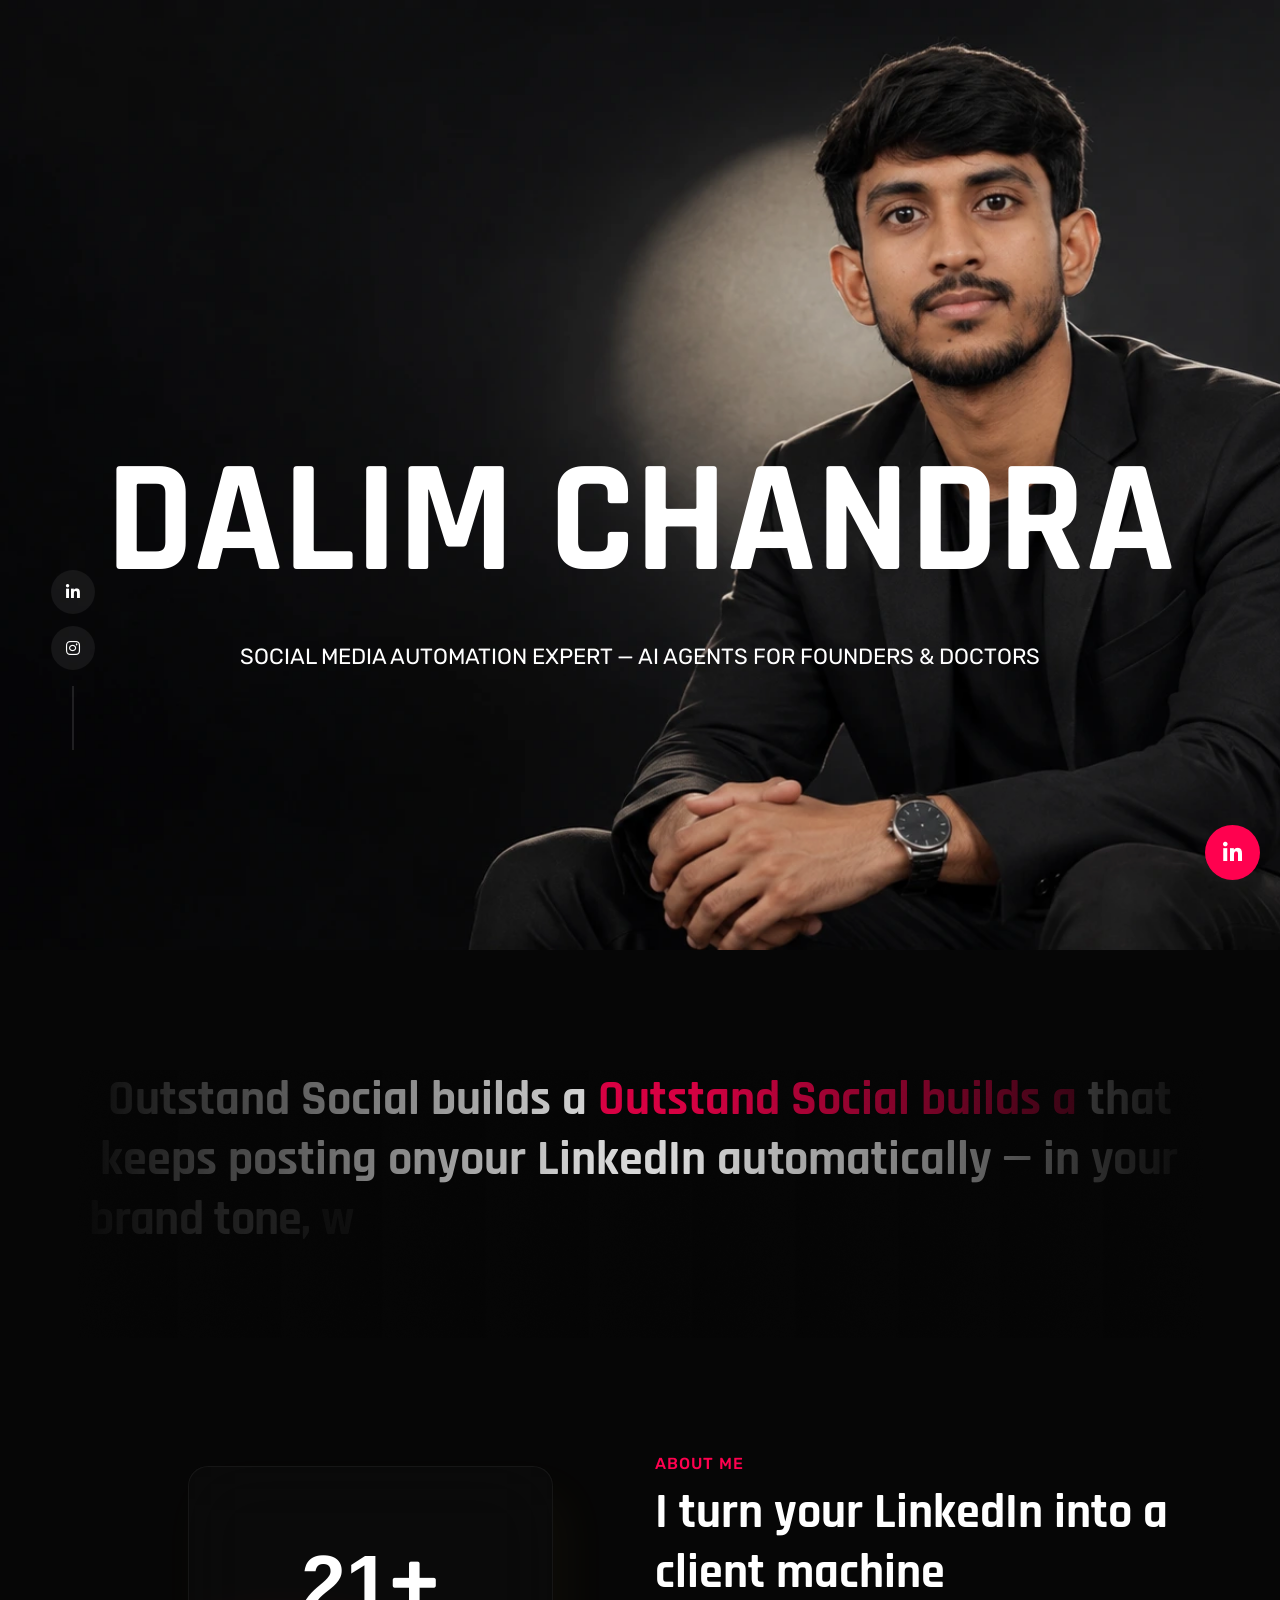
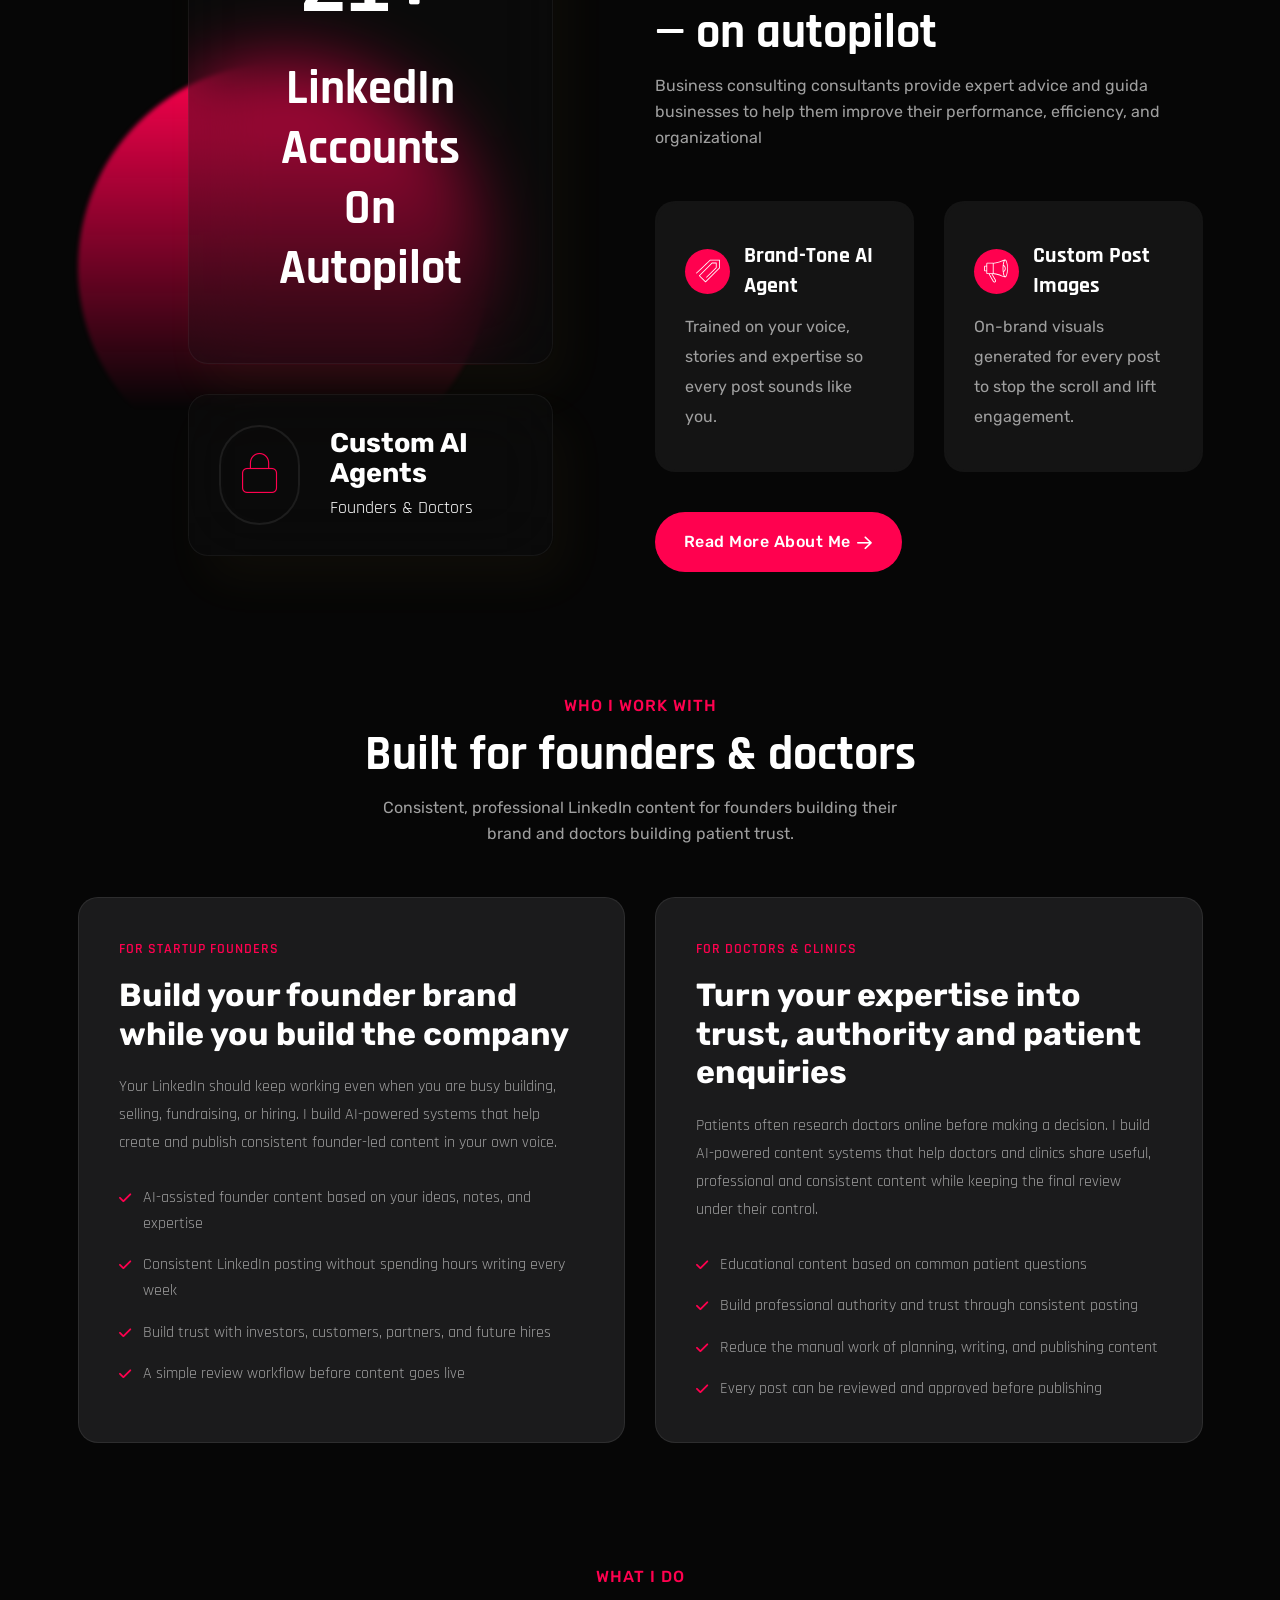
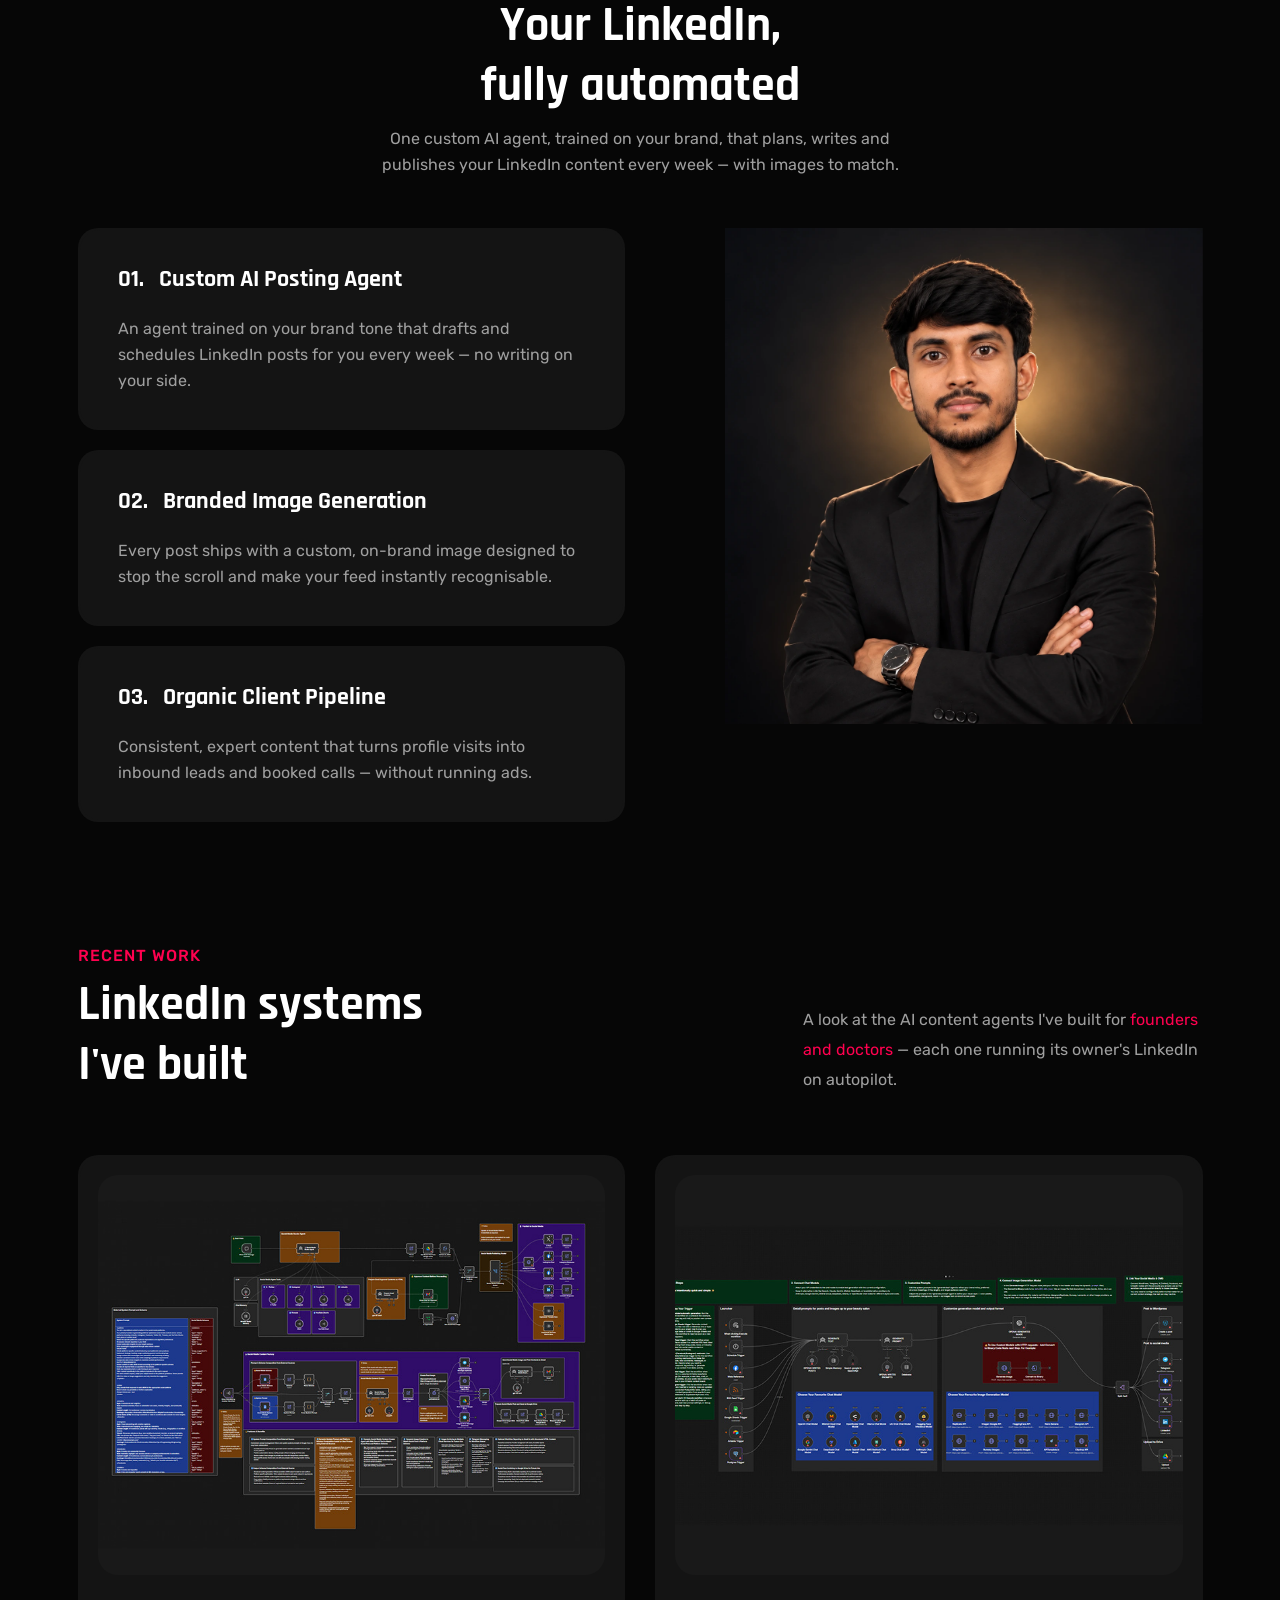
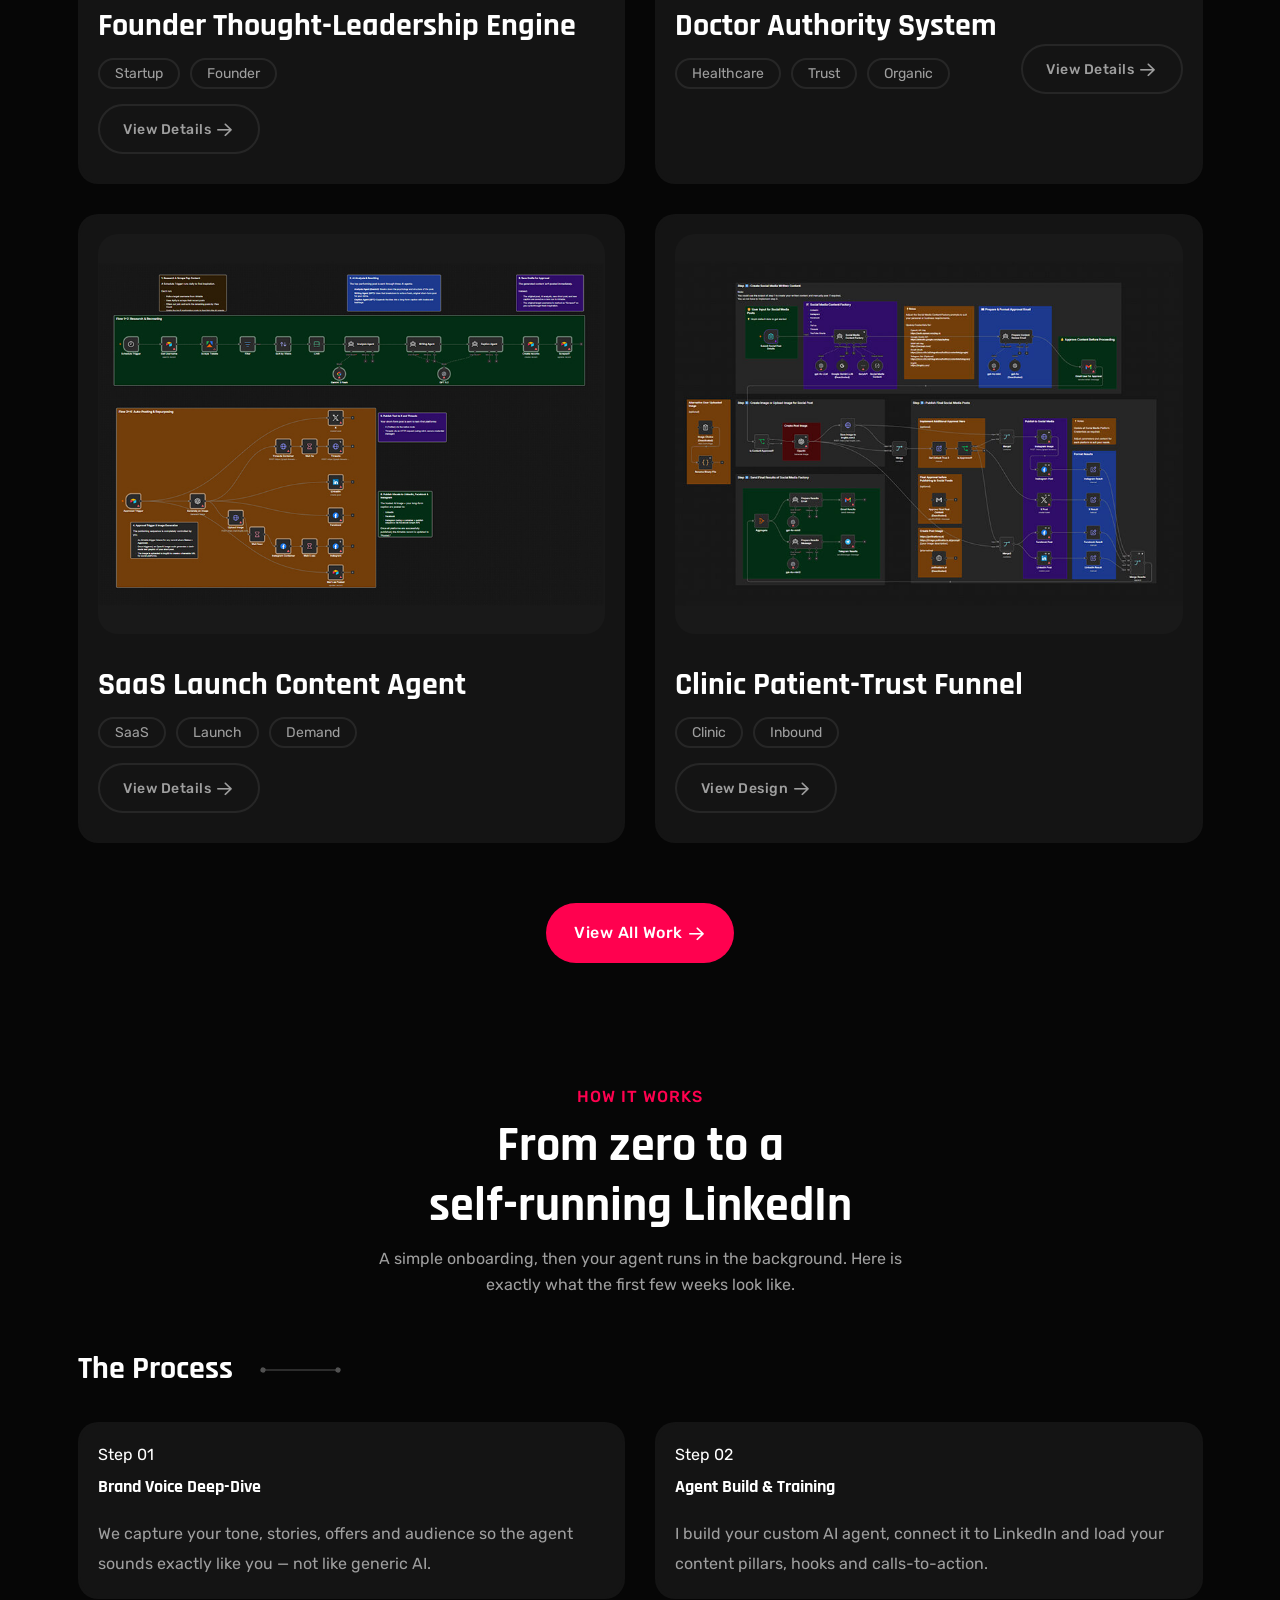
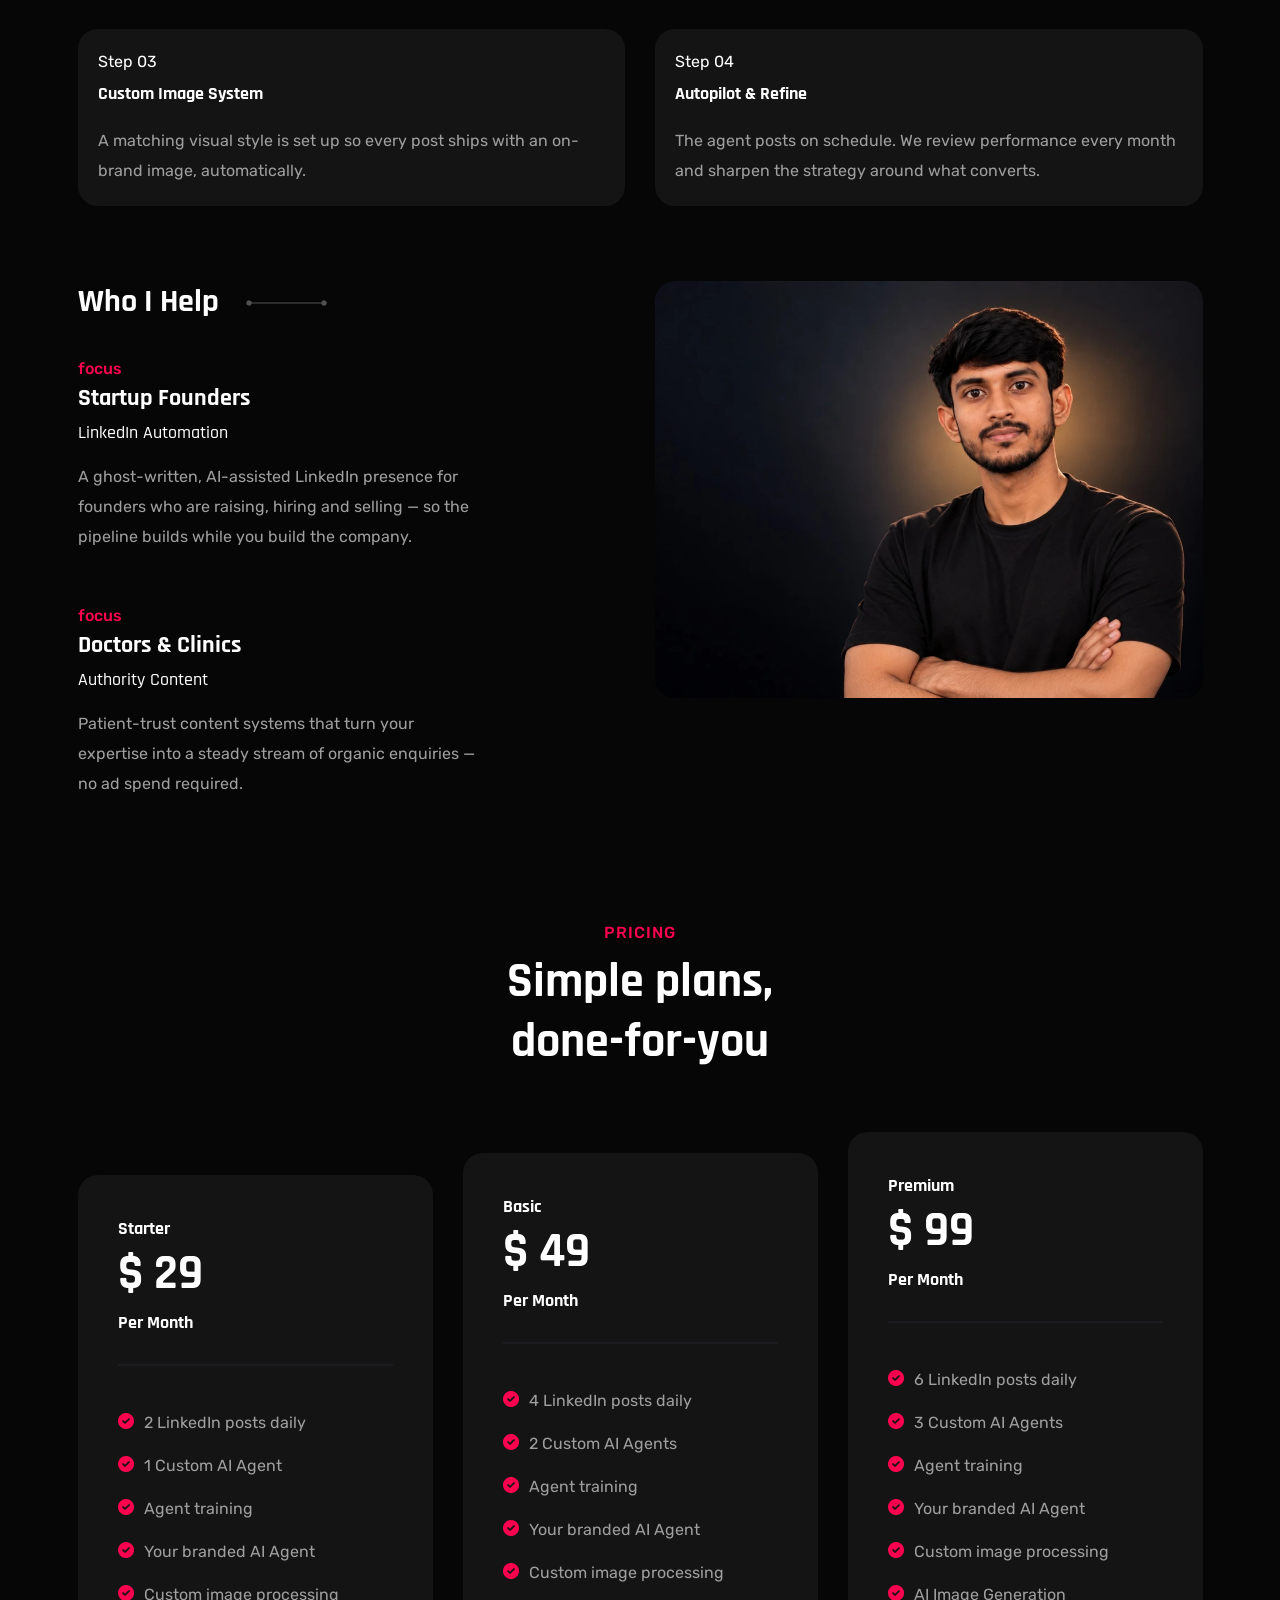
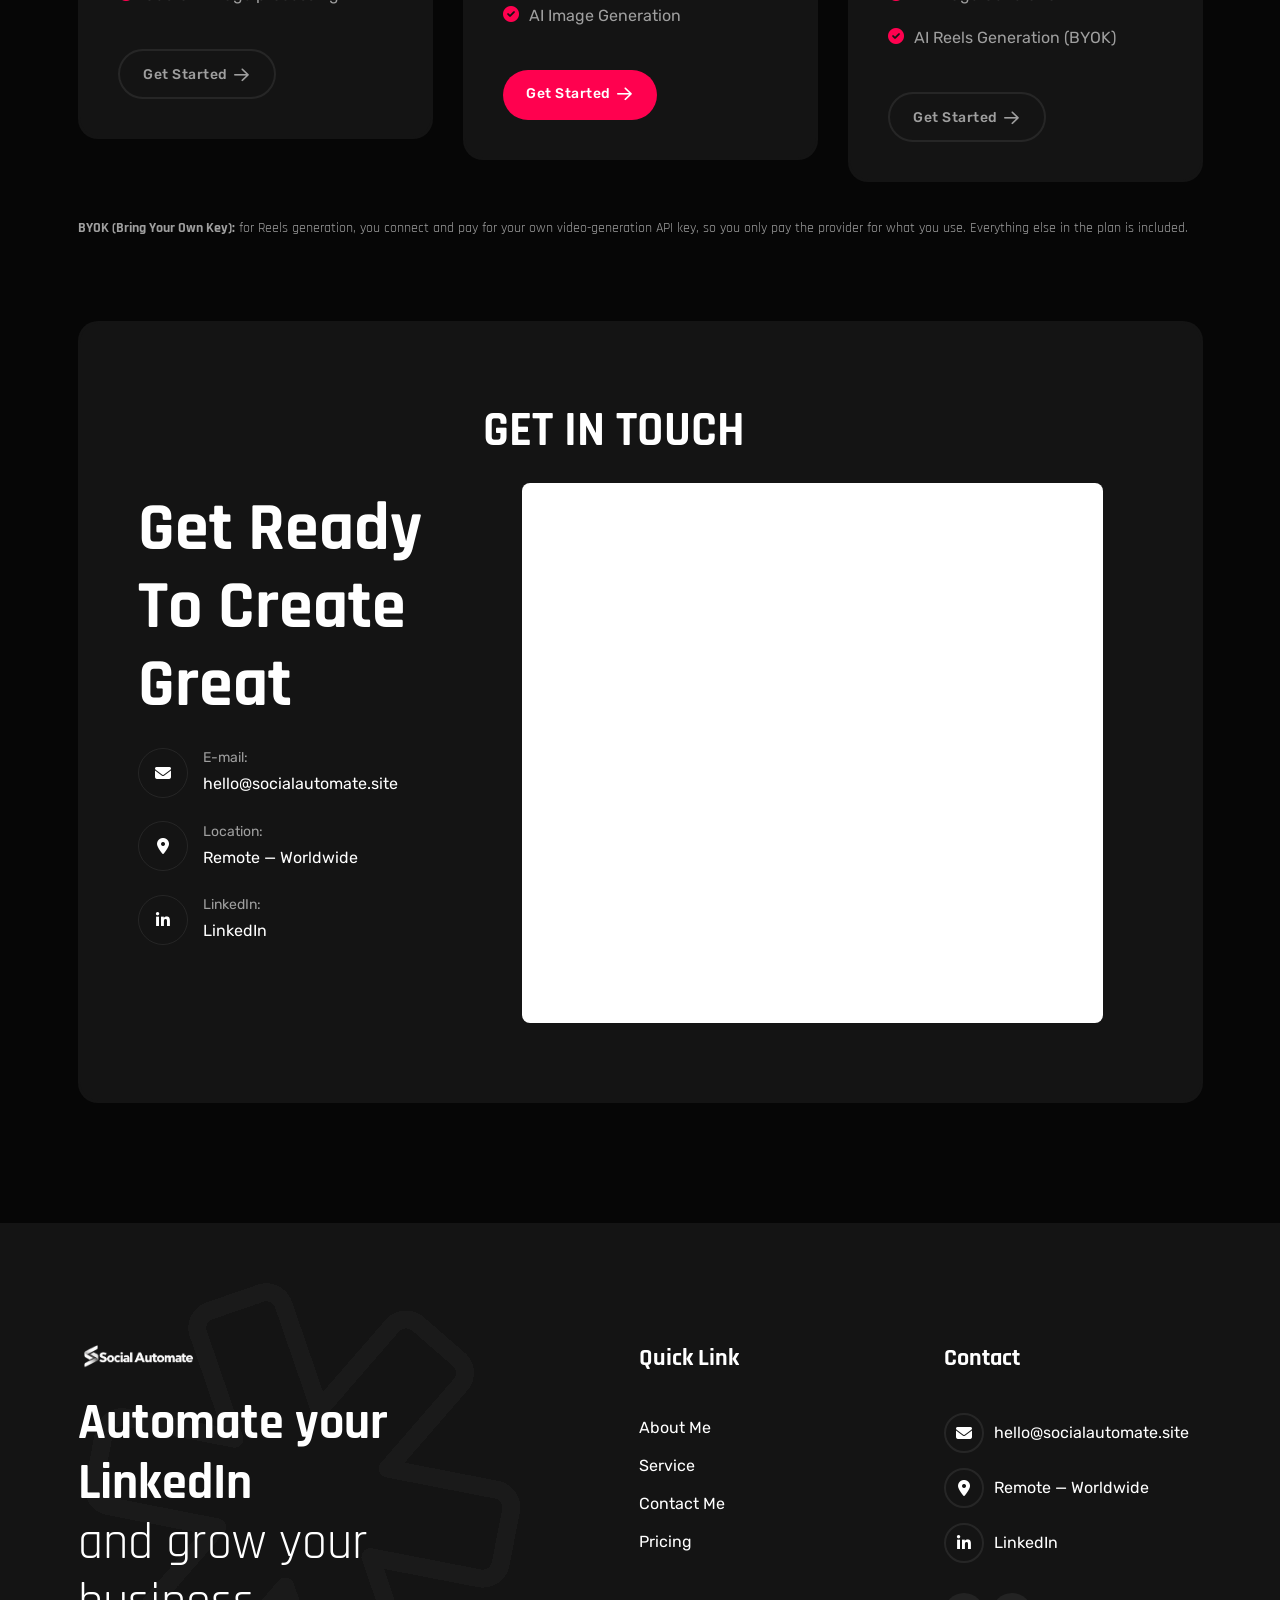
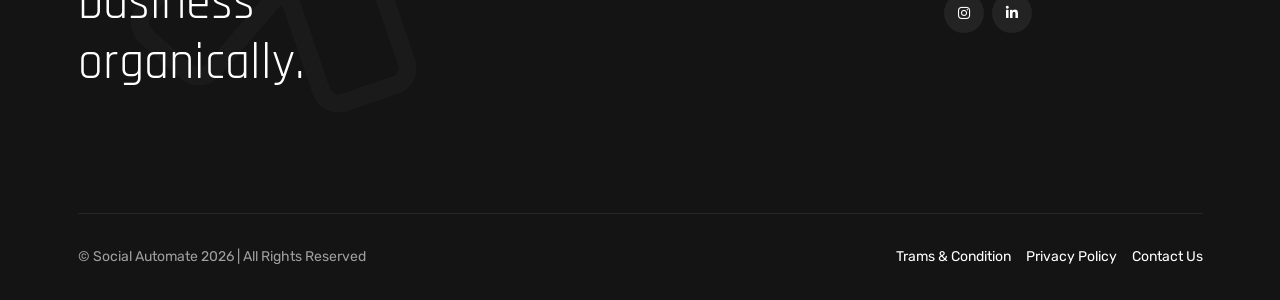
==== index.html @ 87e61f51 "Initial Social Automate website" ====
<!DOCTYPE html>
<html lang="en">


<!-- Mirrored from inversweb.com/product/html/reeni/index-15.html by HTTrack Website Copier/3.x [XR&CO'2014], Sat, 05 Sep 2026 14:02:22 GMT -->
<head>
    <meta charset="UTF-8">
    <meta http-equiv="X-UA-Compatible" content="IE=edge">
    <meta name="viewport" content="width=device-width, initial-scale=1.0">
    <meta name="description" content="Reeni is a modern personal portfolio template for designers, developers, content writer, cleaner, programmer, fashion designer, model, Influencer and freelancers. Fully responsive, SEO-friendly, Bootstrap and easy to customize.">
    <link rel="shortcut icon" type="image/x-icon" href="assets/images/favicon.svg">
    <title>Social Automate — LinkedIn & Social Media Automation for Founders</title>
    <!-- Bootstrap min css -->
    <link rel="stylesheet" href="assets/css/vendor/fontawesome.css">
    <link rel="stylesheet" href="assets/css/plugins/swiper.css">
    <link rel="stylesheet" href="assets/css/plugins/odometer.css">
    <link rel="stylesheet" href="assets/css/vendor/animate.min.css">
    <link rel="stylesheet" href="assets/css/vendor/bootstrap.min.css">
    <!-- custom css -->
    <link rel="stylesheet" href="assets/css/style.css">
    <style>
        /* Keep one explicit social layout visible at each breakpoint. */
        #home .desktop-hero-social {
            display: flex;
            position: absolute;
            left: clamp(24px, 4vw, 64px);
            top: 60%;
            z-index: 2;
        }
        #home .desktop-hero-social ul {
            flex-direction: column;
            gap: 12px;
            list-style: none;
        }
        #home .desktop-hero-social ul li a,
        #home .mobile-hero-social ul li a {
            width: 44px;
            height: 44px;
        }
        #home .desktop-hero-social::after {
            display: block;
            width: 1px;
            height: 64px;
            bottom: -80px;
            background: rgba(255, 255, 255, 0.22);
            pointer-events: none;
        }
        #home .mobile-hero-social { display: none; }
        @media (max-width: 1199px) {
            #home .desktop-hero-social { display: none !important; }
            #home .mobile-hero-social {
                display: flex;
                position: static;
                flex-direction: row;
                justify-content: center;
                align-items: center;
                width: 100%;
                margin: 20px auto 0;
                left: auto;
                right: auto;
                top: auto;
                bottom: auto;
                transform: none;
            }
            #home .mobile-hero-social ul {
                display: flex;
                flex-direction: row-reverse;
                justify-content: center;
                align-items: center;
                gap: 16px;
                list-style: none;
            }
            #home .mobile-hero-social::after { display: none; }
        }
        /* Audience cards: scoped to the former company-logo section. */
        .audience-card {
            padding: 40px;
            border: 1px solid var(--color-border);
            border-radius: 20px;
            background: var(--color-card);
            transition: border-color 0.3s ease, box-shadow 0.3s ease;
        }
        .audience-card:hover, .audience-card:focus-visible, .audience-card:focus-within {
            border-color: var(--color-primary);
            box-shadow: 0 0 24px rgba(255, 1, 79, 0.12);
        }
        .audience-card:focus-visible { outline: 2px solid var(--color-primary); outline-offset: 4px; }
        .audience-card .audience-label { color: var(--color-primary); font-size: 14px; font-weight: 600; letter-spacing: 1px; margin-bottom: 16px; }
        .audience-card h3 { font-size: 32px; line-height: 1.2; margin-bottom: 20px; }
        .audience-card > p:not(.audience-label) { font-size: 16px; line-height: 1.75; margin-bottom: 28px; }
        .audience-card ul { list-style: none; padding: 0; margin: 0; display: grid; gap: 16px; }
        .audience-card li { display: flex; align-items: flex-start; gap: 12px; margin: 0; font-size: 16px; line-height: 1.6; }
        .audience-card li i { color: var(--color-primary); font-size: 14px; line-height: inherit; flex-shrink: 0; margin-top: 2px; }
        @media (max-width: 575px) {
            .audience-card { padding: 25px; }
            .audience-card h3 { font-size: 28px; }
        }
        @media (prefers-reduced-motion: reduce) {
            .audience-card { transition: none; }
        }
        /* Keep the Reeni title on one line as the viewport narrows. */
        #home .banner-model-15 .title {
            white-space: nowrap;
        }
        @media (min-width: 768px) and (max-width: 1199px) {
            #home .banner-model-15 .title {
                font-size: min(120px, 9vw) !important;
            }
        }
        @media (max-width: 575px) {
            #home .banner-model-15 .title {
                font-size: min(44px, 11vw) !important;
            }
        }
        /* Keep the inline booking widget in the normal page flow. */
        #contacts .row > div,
        #contacts .contact-inner,
        #contacts .ft-link-wrap { min-width: 0; }
        #contacts .ft-link-wrap { overflow-wrap: anywhere; }
        #my-cal-inline-30min { width: 100%; }
        #contacts .calendar-embed-wrapper {
            width: 100%;
            height: 540px;
            max-height: 540px;
            overflow-y: auto;
            overflow-x: hidden;
            border-radius: 8px;
            background: #fff;
        }
        @media (min-width: 1200px) {
            #contacts .calendar-embed-wrapper { width: 88%; margin-inline: auto; }
            #contacts .col-xl-4 > .contact-inner { margin-top: 90px; }
        }
        @media (max-width: 1199px) {
            #contacts .calendar-embed-wrapper { height: 520px; max-height: 520px; }
        }
        @media (max-width: 575px) {
            #contacts .calendar-embed-wrapper { height: 500px; max-height: 500px; }
        }
    </style>
    <link rel="stylesheet" href="assets/css/socialautomate-footer.css">
</head>

<body class="demo-model" data-spy="scroll" data-bs-target=".navbar-example2" data-offset="150">

    <!-- tpm-header-area start -->
    <header class="tmp-header-area-start header-one header--sticky header--transparent">
        <!-- header mid area start -->
        <div class="container">
            <div class="row">
                <div class="col-lg-12">
                    <div class="header-content">
                        <div class="logo">
                            <a href="index.html">
                                <img class="logo-dark" src="assets/images/logo/logo.png" alt="Socialautomate">
                                <img class="logo-white" src="assets/images/logo/logo.png" alt="Socialautomate">
                            </a>
                        </div>
                        <div class="tmp-mainmenu-nav d-none d-xl-block">
                            <nav class="navbar-example2 onepagenav">
                                <ul class="tmp-mainmenu nav nav-pills">
                                    <li class="current"><a class="smoth-animation" href="#home">Home</a></li>
                                    <li class="nav-item"><a class="smoth-animation" href="#about">About</a></li>
                                    <li class="nav-item"><a class="smoth-animation" href="#service">Services</a></li>
                                    <li class="nav-item"><a class="smoth-animation" href="#portfolio">Work</a></li>
                                    <li class="nav-item"><a class="smoth-animation" href="#resume">Process</a></li>
                                    <li class="nav-item"><a class="smoth-animation" href="#pricing">Pricing</a></li>
                                    <li class="nav-item"><a class="smoth-animation" href="#contacts">Contact</a></li>
                                </ul>
                            </nav>
                        </div>

                        <div class="tmp-header-right">
                            <div class="social-share-wrapper d-none d-md-block">
                                <div class="social-link">
                                    <a href="https://instagram.com/social.automate" target="_blank" rel="noopener noreferrer" aria-label="Instagram"><i class="fa-brands fa-instagram"></i></a>
                                    <a href="https://linkedin.com/in/dalim-chandra-nama" target="_blank" rel="noopener noreferrer" aria-label="LinkedIn"><i class="fa-brands fa-linkedin-in"></i></a>
                                </div>
                            </div>

                            <div class="tmp-side-collups-area d-block d-xl-none">
                                <button class="hamberger-menu humberger_menu_active" aria-label="Open navigation"><i id="menuBtn" class="fa-light fa-bars humberger-menu"></i></button>
                            </div>
                        </div>

                    </div>
                </div>
            </div>
        </div>
        <!-- header mid area end -->
    </header>

    <!-- Start Popup Mobile Menu  -->
    <div class="d-block d-xl-none">
        <div class="tmp-popup-mobile-menu">
            <div class="inner">
                <div class="header-top">
                    <div class="logo">
                        <a href="index.html" class="logo-area">
                            <img class="logo-dark" src="assets/images/logo/logo.png" alt="Socialautomate">
                            <img class="logo-white" src="assets/images/logo/logo.png" alt="Socialautomate">
                        </a>
                    </div>
                    <div class="close-menu">
                        <button class="close-button tmp-round-action-btn">
                            <i class="fa-sharp fa-light fa-xmark"></i>
                        </button>
                    </div>
                </div>

                <ul class="tmp-mainmenu onepagenav-click">
                    <li><a class="smoth-animation" href="#home">Home</a></li>
                    <li><a class="smoth-animation" href="#about">About</a></li>
                    <li><a class="smoth-animation" href="#service">Services</a></li>
                    <li><a class="smoth-animation" href="#portfolio">Work</a></li>
                    <li><a class="smoth-animation" href="#resume">Process</a></li>
                    <li><a class="smoth-animation" href="#pricing">Pricing</a></li>
                    <li><a class="smoth-animation" href="#contacts">Contact</a></li>
                </ul>

                <!-- social sharea area -->
                <div class="social-wrapper mt--40">
                    <span class="subtitle">find with me</span>
                    <div class="social-link">
                        <a href="https://instagram.com/social.automate" target="_blank" rel="noopener noreferrer" aria-label="Instagram"><i class="fa-brands fa-instagram"></i></a>
                        <a href="https://linkedin.com/in/dalim-chandra-nama" target="_blank" rel="noopener noreferrer" aria-label="LinkedIn"><i class="fa-brands fa-linkedin-in"></i></a>
                    </div>
                </div>
                <!-- end -->

            </div>
        </div>
    </div>
    <!-- End Popup Mobile Menu  -->

    <!-- tmp banner area start -->
    <div class="tmp-banner-one-area model-style-banner style-2 bg_image bg_image--4" id="home" data-black-overlay="1">
        <div class="container">
            <div class="banner-one-main-wrapper">
                <div class="row align-items-center">
                    <div class="col-lg-12 ">
                        <div class="inner banner-model-15">
                            <h1 class="title tmp-fade-in">
                                DALIM CHANDRA
                            </h1>
                            <p class="disc tmp-fade-in">
                                SOCIAL MEDIA AUTOMATION EXPERT &mdash; AI AGENTS FOR FOUNDERS &amp; DOCTORS</p>
                            <div class="social-area-wrapper-varticle mobile-hero-social">
                                <ul>
                                    <li><a aria-label="LinkedIn" href="https://linkedin.com/in/dalim-chandra-nama" target="_blank" rel="noopener noreferrer"><i class="fa-brands fa-linkedin-in" aria-hidden="true"></i></a></li>
                                    <li><a aria-label="Instagram" href="https://instagram.com/social.automate" target="_blank" rel="noopener noreferrer"><i class="fa-brands fa-instagram" aria-hidden="true"></i></a></li>
                                </ul>
                            </div>
                        </div>
                    </div>
                </div>
            </div>
        </div>
        <div class="social-area-wrapper-varticle desktop-hero-social">
            <ul>
                <li><a aria-label="LinkedIn" href="https://linkedin.com/in/dalim-chandra-nama" target="_blank" rel="noopener noreferrer"><i class="fa-brands fa-linkedin-in" aria-hidden="true"></i></a></li>
                <li><a aria-label="Instagram" href="https://instagram.com/social.automate" target="_blank" rel="noopener noreferrer"><i class="fa-brands fa-instagram" aria-hidden="true"></i></a></li>
            </ul>
        </div>
    </div>
    <!-- tmp banner area end -->

    <!-- tmp text para start -->
    <div class="about-content-area">
        <div class="container tmp-section-gapTop">
            <div class="text-para-doc-wrap">
                <h2 class="text-para-documents tmp-scroll-trigger tmp-fade-in inv-title-animation-wrap animation-order-1">Outstand Social builds a
                    <span>Outstand Social builds a</span> that keeps posting on
your LinkedIn automatically — in your brand tone, with custom
images — so you outstand your feed and get <span>clients organically</span>
                </h2>
                <div class="right-bg-text-para">
                    <img src="assets/images/banner/right-bg-text-para-doc.png" alt="">
                </div>
                <div class="left-bg-text-para">
                    <img src="assets/images/banner/left-bg-text-para-doc.png" alt="">
                </div>
            </div>
        </div>
    </div>
    <!-- tmp text para end -->

    <!-- tmp About Me Start -->
    <section class="about-us-area tmp-section-gapTop" id="about">
        <div class="container">
            <div class="row align-items-center">
                <div class="col-lg-6">
                    <div class="about-us-left-content-wrap bg-vactor-one">
                        <div class="years-of-experience-card tmp-scroll-trigger tmp-fade-in animation-order-1">
                            <h2 class="counter card-title"><span class="odometer" data-count="21">00</span>+
                            </h2>
                            <p class="card-para">LinkedIn accounts on autopilot</p>
                        </div>
                        <div class="design-card tmp-scroll-trigger tmp-fade-in animation-order-2">
                            <div class="design-card-img">
                                <div class="icon"><i class="fa-sharp fa-thin fa-lock"></i></div>
                            </div>
                            <div class="card-info">
                                <h3 class="card-title">Custom AI Agents</h3>
                                <p class="card-para">Founders & Doctors</p>
                            </div>
                        </div>
                    </div>
                </div>
                <div class="col-lg-6">
                    <div class="about-us-right-content-wrap">
                        <div class="section-head text-align-left mb--50">
                            <div class="section-sub-title tmp-scroll-trigger tmp-fade-in animation-order-1">
                                <span class="subtitle">About Me</span>
                            </div>
                            <h2 class="title split-collab tmp-scroll-trigger tmp-fade-in animation-order-2">I turn
                                your LinkedIn into a <br> client machine <br> — on autopilot</h2>
                            <p class="description tmp-scroll-trigger tmp-fade-in animation-order-3">Business consulting
                                consultants provide expert advice and guida
                                businesses to help them improve their performance, efficiency, and organizational</p>
                        </div>
                        <div class="about-us-section-card row g-5">

                            <div class="col-lg-6 col-md-6 col-sm-6 col-12">
                                <div class="about-us-card tmponhover tmp-scroll-trigger tmp-fade-in animation-order-4">
                                    <div class="card-head">
                                        <div class="logo-img">
                                            <img src="assets/images/about/logo-1.svg" alt="logo">
                                        </div>
                                        <h3 class="card-title">Brand-Tone AI Agent</h3>
                                    </div>
                                    <p class="card-para">Trained on your voice, stories and expertise so every post sounds like you.
                                    </p>
                                </div>
                            </div>

                            <div class="col-lg-6 col-md-6 col-sm-6 col-12">
                                <div class="about-us-card tmponhover tmp-scroll-trigger tmp-fade-in animation-order-5">
                                    <div class="card-head">
                                        <div class="logo-img">
                                            <img src="assets/images/about/logo-2.svg" alt="logo">
                                        </div>
                                        <h3 class="card-title">Custom Post Images</h3>
                                    </div>
                                    <p class="card-para">On-brand visuals generated for every post to stop the 
                                        scroll and lift engagement.
                                    </p>
                                </div>
                            </div>

                        </div>
                        <div class="about-btn mt--40 tmp-scroll-trigger tmp-fade-in animation-order-6">
                            <a class="tmp-btn hover-icon-reverse radius-round" href="about.html">
                                <span class="icon-reverse-wrapper">
                        <span class="btn-text">Read More About Me</span>
                                <span class="btn-icon"><i class="fa-sharp fa-regular fa-arrow-right"></i></span>
                                <span class="btn-icon"><i class="fa-sharp fa-regular fa-arrow-right"></i></span>
                                </span>
                            </a>
                        </div>
                    </div>
                </div>
            </div>
        </div>
    </section>
    <!-- tmp About Me end -->

    <!-- section-title-for-header -->
    <div class="section-title-brand-area  tmp-section-gapTop">
        <div class="container">
            <div class="row">
                <div class="col-lg-12">
                    <div class="section-head mb--50">
                        <div class="section-sub-title center-title tmp-scroll-trigger tmp-fade-in animation-order-1">
                            <span class="subtitle">Who I work with</span>
                        </div>
                        <h2 class="title split-collab tmp-scroll-trigger tmp-fade-in animation-order-2">Built for founders & doctors
                        </h2>
                        <p class="description section-sm tmp-scroll-trigger tmp-fade-in animation-order-3"> Consistent, professional LinkedIn content for founders building their brand and doctors building patient trust. </p>
                    </div>
                </div>
            </div>
        </div>
    </div>
    <!-- section-title-for-header end -->

    <div class="audience-cards">
        <div class="container">
            <div class="row g-5">
                <div class="col-12 col-xl-6">
                    <article class="audience-card h-100" tabindex="0" aria-labelledby="founders-heading">
                        <p class="audience-label">FOR STARTUP FOUNDERS</p>
                        <h3 id="founders-heading">Build your founder brand while you build the company</h3>
                        <p>Your LinkedIn should keep working even when you are busy building, selling, fundraising, or hiring. I build AI-powered systems that help create and publish consistent founder-led content in your own voice.</p>
                        <ul>
                            <li><i class="fa-solid fa-check" aria-hidden="true"></i><span>AI-assisted founder content based on your ideas, notes, and expertise</span></li>
                            <li><i class="fa-solid fa-check" aria-hidden="true"></i><span>Consistent LinkedIn posting without spending hours writing every week</span></li>
                            <li><i class="fa-solid fa-check" aria-hidden="true"></i><span>Build trust with investors, customers, partners, and future hires</span></li>
                            <li><i class="fa-solid fa-check" aria-hidden="true"></i><span>A simple review workflow before content goes live</span></li>
                        </ul>
                    </article>
                </div>
                <div class="col-12 col-xl-6">
                    <article class="audience-card h-100" tabindex="0" aria-labelledby="doctors-heading">
                        <p class="audience-label">FOR DOCTORS &amp; CLINICS</p>
                        <h3 id="doctors-heading">Turn your expertise into trust, authority and patient enquiries</h3>
                        <p>Patients often research doctors online before making a decision. I build AI-powered content systems that help doctors and clinics share useful, professional and consistent content while keeping the final review under their control.</p>
                        <ul>
                            <li><i class="fa-solid fa-check" aria-hidden="true"></i><span>Educational content based on common patient questions</span></li>
                            <li><i class="fa-solid fa-check" aria-hidden="true"></i><span>Build professional authority and trust through consistent posting</span></li>
                            <li><i class="fa-solid fa-check" aria-hidden="true"></i><span>Reduce the manual work of planning, writing, and publishing content</span></li>
                            <li><i class="fa-solid fa-check" aria-hidden="true"></i><span>Every post can be reviewed and approved before publishing</span></li>
                        </ul>
                    </article>
                </div>
            </div>
        </div>
    </div>

    <!-- Tpm Latest Service Area Start -->
    <section class="latest-service-area tmp-section-gapTop" id="service">
        <div class="container">
            <div class="section-head mb--50">
                <div class="section-sub-title center-title tmp-scroll-trigger tmp-fade-in animation-order-1">
                    <span class="subtitle">What I do</span>
                </div>
                <h2 class="title split-collab tmp-scroll-trigger tmp-fade-in animation-order-2">Your LinkedIn,
                    <br> fully automated 
                </h2>
                <p class="description section-sm tmp-scroll-trigger tmp-fade-in animation-order-3"> One custom AI agent,
                    trained on your brand, that plans, writes and publishes your
                    LinkedIn content every week — with images to match. </p>
            </div>
            <div class="row">
                <div class="col-lg-6">
                    <div class="service-card-v2 tmponhover tmp-scroll-trigger tmp-fade-in animation-order-1">
                        <h2 class="service-card-num"><span>01.</span>Custom AI Posting Agent</h2>
                        <p class="service-para">An agent trained on your brand tone that drafts and schedules LinkedIn
                            posts for you every week — no writing on your side.</p>
                    </div>
                    <div class="service-card-v2 tmponhover tmp-scroll-trigger tmp-fade-in animation-order-2">
                        <h2 class="service-card-num"><span>02.</span>Branded Image Generation</h2>
                        <p class="service-para">Every post ships with a custom, on-brand image designed to stop the scroll and make your feed instantly recognisable.</p>
                    </div>
                    <div class="service-card-v2 tmponhover tmp-scroll-trigger tmp-fade-in animation-order-3">
                        <h2 class="service-card-num"><span>03.</span>Organic Client Pipeline</h2>
                        <p class="service-para">Consistent, expert content that turns profile visits into inbound leads and booked calls — without running ads.</p>
                    </div>
                </div>
                <div class="col-lg-6">
                    <div class="service-card-user-image">
                        <img class="tmp-scroll-trigger tmp-zoom-in animation-order-1" src="assets/images/experiences/02.webp" alt="latest-user-image">
                    </div>
                </div>
            </div>
        </div>
    </section>
    <!-- Tpm Latest Service Area End -->

    <!-- Tpm Latest Portfolio Start -->
    <section class="tmp-latest-portfolio tmp-section-gapTop" id="portfolio">
        <div class="container">
            <div class="header-top-inner">
                <div class="section-head text-align-left">
                    <div class="section-sub-title tmp-scroll-trigger tmp-fade-in animation-order-1">
                        <span class="subtitle">Recent work</span>
                    </div>
                    <h2 class="title split-collab tmp-scroll-trigger tmp-fade-in animation-order-2">LinkedIn systems <br> I've built</h2>
                </div>
                <div class="discription-area tmp-scroll-trigger tmp-fade-in animation-order-3">
                    <p class="description"> A look at the AI content agents I've
                        built for
                        <span>founders and doctors</span> — each one running its owner's LinkedIn on autopilot.
                    </p>
                </div>
            </div>
            <div class="row g-5">
                <div class="col-lg-6 col-md-6 col-12">
                    <div class="latest-portfolio-card-style-two tmponhover tmp-scroll-trigger tmp-fade-in animation-order-1">
                        <div class="portfoli-card-img">
                            <div class="img-box v2">
                                <a href="work-details.html?project=founder-thought-leadership" data-work-project="founder">
                                    <img class="img-primary hidden-on-mobile" src="assets/images/portfolio/01.webp" alt="Blog Thumbnail">
                                    <img class="img-secondary" src="assets/images/portfolio/01.webp" alt="BLog Thumbnail">
                                </a>
                            </div>
                        </div>
                        <div class="portfolio-card-content-wrap">
                            <div class="content-left">
                                <h3 class="portfolio-card-title"><a href="work-details.html?project=founder-thought-leadership" data-work-project="founder">Founder Thought-Leadership Engine</a>
                                </h3>
                                <div class="tag-items">
                                    <ul>
                                        <li>
                                            <a href="#" class="tag-item">Startup</a>
                                        </li>
                                        <li>
                                            <a href="#" class="tag-item">Founder</a>
                                        </li>
                                    </ul>
                                </div>
                            </div>
                            <div class="tmp-button-here">
                                <a class="tmp-btn hover-icon-reverse radius-round btn-border btn-md" href="work-details.html?project=founder-thought-leadership" data-work-project="founder">
                                    <span class="icon-reverse-wrapper">
                        <span class="btn-text">View Details</span>
                                    <span class="btn-icon"><i class="fa-sharp fa-regular fa-arrow-right"></i></span>
                                    <span class="btn-icon"><i class="fa-sharp fa-regular fa-arrow-right"></i></span>
                                    </span>
                                </a>
                            </div>

                        </div>
                    </div>
                </div>
                <div class="col-lg-6 col-md-6 col-12">
                    <div class="latest-portfolio-card-style-two tmponhover tmp-scroll-trigger tmp-fade-in animation-order-2">
                        <div class="portfoli-card-img">
                            <div class="img-box v2">
                                <a href="work-details.html?project=doctor-authority-system" data-work-project="doctor">
                                    <img class="img-primary hidden-on-mobile" src="assets/images/portfolio/02.webp" alt="Blog Thumbnail">
                                    <img class="img-secondary" src="assets/images/portfolio/02.webp" alt="BLog Thumbnail">
                                </a>
                            </div>
                        </div>
                        <div class="portfolio-card-content-wrap">
                            <div class="content-left">
                                <h3 class="portfolio-card-title"><a href="work-details.html?project=doctor-authority-system" data-work-project="doctor">Doctor Authority System</a>
                                </h3>
                                <div class="tag-items">
                                    <ul>
                                        <li>
                                            <a href="#" class="tag-item">Healthcare</a>
                                        </li>
                                        <li>
                                            <a href="#" class="tag-item">Trust</a>
                                        </li>
                                        <li>
                                            <a href="#" class="tag-item">Organic</a>
                                        </li>
                                    </ul>
                                </div>
                            </div>
                            <div class="tmp-button-here">
                                <a class="tmp-btn hover-icon-reverse radius-round btn-border btn-md" href="work-details.html?project=doctor-authority-system" data-work-project="doctor">
                                    <span class="icon-reverse-wrapper">
                        <span class="btn-text">View Details</span>
                                    <span class="btn-icon"><i class="fa-sharp fa-regular fa-arrow-right"></i></span>
                                    <span class="btn-icon"><i class="fa-sharp fa-regular fa-arrow-right"></i></span>
                                    </span>
                                </a>
                            </div>
                        </div>
                    </div>
                </div>
                <div class="col-lg-6 col-md-6 col-12">
                    <div class="latest-portfolio-card-style-two tmponhover tmp-scroll-trigger tmp-fade-in animation-order-3">
                        <div class="portfoli-card-img">
                            <div class="img-box v2">
                                <a href="work-details.html?project=saas-launch-agent" data-work-project="saas">
                                    <img class="img-primary hidden-on-mobile" src="assets/images/portfolio/03.webp" alt="Blog Thumbnail">
                                    <img class="img-secondary" src="assets/images/portfolio/03.webp" alt="BLog Thumbnail">
                                </a>
                            </div>
                        </div>
                        <div class="portfolio-card-content-wrap">
                            <div class="content-left">
                                <h3 class="portfolio-card-title"><a href="work-details.html?project=saas-launch-agent" data-work-project="saas">SaaS Launch Content Agent</a>
                                </h3>
                                <div class="tag-items">
                                    <ul>
                                        <li>
                                            <a href="#" class="tag-item">SaaS</a>
                                        </li>
                                        <li>
                                            <a href="#" class="tag-item">Launch</a>
                                        </li>
                                        <li>
                                            <a href="#" class="tag-item">Demand</a>
                                        </li>
                                    </ul>
                                </div>
                            </div>
                            <div class="tmp-button-here">
                                <a class="tmp-btn hover-icon-reverse radius-round btn-border btn-md" href="work-details.html?project=saas-launch-agent" data-work-project="saas">
                                    <span class="icon-reverse-wrapper">
                        <span class="btn-text">View Details</span>
                                    <span class="btn-icon"><i class="fa-sharp fa-regular fa-arrow-right"></i></span>
                                    <span class="btn-icon"><i class="fa-sharp fa-regular fa-arrow-right"></i></span>
                                    </span>
                                </a>
                            </div>
                        </div>
                    </div>
                </div>
                <div class="col-lg-6 col-md-6 col-12">
                    <div class="latest-portfolio-card-style-two tmponhover tmp-scroll-trigger tmp-fade-in animation-order-4">
                        <div class="portfoli-card-img">
                            <div class="img-box v2">
                                <a href="work-details.html?project=clinic-patient-trust" data-work-project="clinic">
                                    <img class="img-primary hidden-on-mobile" src="assets/images/portfolio/04.webp" alt="Blog Thumbnail">
                                    <img class="img-secondary col-md-6" src="assets/images/portfolio/04.webp" alt="BLog Thumbnail">
                                </a>
                            </div>
                        </div>
                        <div class="portfolio-card-content-wrap">
                            <div class="content-left">
                                <h3 class="portfolio-card-title"><a href="work-details.html?project=clinic-patient-trust" data-work-project="clinic">Clinic Patient-Trust Funnel</a>
                                </h3>
                                <div class="tag-items">
                                    <ul>
                                        <li>
                                            <a href="#" class="tag-item">Clinic</a>
                                        </li>
                                        <li>
                                            <a href="#" class="tag-item">Inbound</a>
                                        </li>
                                    </ul>
                                </div>
                            </div>
                            <div class="tmp-button-here">
                                <a class="tmp-btn hover-icon-reverse radius-round btn-border btn-md" href="work-details.html?project=clinic-patient-trust" data-work-project="clinic">
                                    <span class="icon-reverse-wrapper">
                        <span class="btn-text">View Design</span>
                                    <span class="btn-icon"><i class="fa-sharp fa-regular fa-arrow-right"></i></span>
                                    <span class="btn-icon"><i class="fa-sharp fa-regular fa-arrow-right"></i></span>
                                    </span>
                                </a>
                            </div>
                        </div>
                    </div>
                </div>
            </div>
            <div class="see-all-btn-wrap text-center mt--60">
                <a class="tmp-btn hover-icon-reverse radius-round" href="work.html">
                    <span class="icon-reverse-wrapper">
                        <span class="btn-text">View All Work</span>
                    <span class="btn-icon"><i class="fa-sharp fa-regular fa-arrow-right"></i></span>
                    <span class="btn-icon"><i class="fa-sharp fa-regular fa-arrow-right"></i></span>
                    </span>
                </a>
            </div>
        </div>
    </section>
    <!-- Tpm Latest Portfolio End -->

    <!-- Tpm Education Experience Area Start -->
    <section class="education-experience tmp-section-gapTop" id="resume">
        <div class="container">
            <div class="section-head mb--50">
                <div class="section-sub-title center-title tmp-scroll-trigger tmp-fade-in animation-order-1">
                    <span class="subtitle">How it works</span>
                </div>
                <h2 class="title split-collab tmp-scroll-trigger tmp-fade-in animation-order-2">From zero to a
                    <br> self-running LinkedIn
                </h2>
                <p class="description section-sm tmp-scroll-trigger tmp-fade-in animation-order-3">A simple onboarding,
                    then your agent runs in the background. Here is exactly what 
                    the first few weeks look like.</p>
            </div>
            <h2 class="custom-title mb-32 tmp-scroll-trigger tmp-fade-in animation-order-1">The Process <span><img
                        src="assets/images/custom-line/custom-line.png" alt="custom-line"></span>
            </h2>
            <div class="row g-5">
                <div class="col-lg-6 col-sm-6">
                    <div class="education-experience-card tmponhover tmp-scroll-trigger tmp-fade-in animation-order-1">
                        <h4 class="edu-sub-title">Step 01</h4>
                        <h2 class="edu-title">Brand Voice Deep-Dive</h2>
                        <p class="edu-para">We capture your tone, stories, offers and audience so the agent sounds
                            exactly like you — not like generic AI.</p>
                    </div>
                </div>
                <div class="col-lg-6 col-sm-6">
                    <div class="education-experience-card tmponhover tmp-scroll-trigger tmp-fade-in animation-order-2">
                        <h4 class="edu-sub-title">Step 02</h4>
                        <h2 class="edu-title">Agent Build & Training</h2>
                        <p class="edu-para">I build your custom AI agent, connect it to LinkedIn and load your content pillars, hooks and calls-to-action.</p>
                    </div>
                </div>
                <div class="col-lg-6 col-sm-6">
                    <div class="education-experience-card tmponhover tmp-scroll-trigger tmp-fade-in animation-order-3">
                        <h4 class="edu-sub-title">Step 03</h4>
                        <h2 class="edu-title">Custom Image System</h2>
                        <p class="edu-para">A matching visual style is set up so every post ships with an on-brand image, automatically.</p>
                    </div>
                </div>
                <div class="col-lg-6 col-sm-6">
                    <div class="education-experience-card tmponhover tmp-scroll-trigger tmp-fade-in animation-order-4">
                        <h4 class="edu-sub-title">Step 04</h4>
                        <h2 class="edu-title">Autopilot & Refine</h2>
                        <p class="edu-para">The agent posts on schedule. We review performance every month and sharpen the strategy around what converts.</p>
                    </div>
                </div>
            </div>
            <div class="experiences-wrapper">
                <div class="row">
                    <div class="col-lg-6">
                        <div class="experiences-wrap-left-content">
                            <h2 class="custom-title mb-32 tmp-scroll-trigger tmp-fade-in animation-order-1">Who I help <span><img
                            src="assets/images/custom-line/custom-line.png" alt="custom-line"></span></h2>

                            <div class="experience-content tmp-scroll-trigger tmp-fade-in animation-order-1">
                                <p class="ex-subtitle">focus</p>
                                <h2 class="ex-name">Startup Founders</h2>
                                <h3 class="ex-title">LinkedIn Automation</h3>
                                <p class="ex-para">A ghost-written, AI-assisted LinkedIn presence for founders who
                                    are raising, hiring and selling — so the pipeline builds while you build the company.</p>
                            </div>
                            <div class="experience-content tmp-scroll-trigger tmp-fade-in animation-order-2">
                                <p class="ex-subtitle">focus</p>
                                <h2 class="ex-name">Doctors & Clinics</h2>
                                <h3 class="ex-title">Authority Content</h3>
                                <p class="ex-para">Patient-trust content systems that turn your expertise into a steady stream of organic enquiries — no ad spend required.</p>
                            </div>
                        </div>
                    </div>
                    <div class="col-lg-6">
                        <div class="experiences-wrap-right-content">
                            <img class="tmp-scroll-trigger tmp-zoom-in animation-order-1" src="assets/images/experiences/01.webp" alt="expert-img">
                        </div>
                    </div>
                </div>
            </div>
        </div>
    </section>
    <!-- Tpm Education Experience Area End -->

    <!-- Tpm My Price plan Start -->
    <section class="our-price-plan-area tmp-section-gapTop" id="pricing">
        <div class="container">
            <div class="section-head mb--60">
                <div class="section-sub-title center-title tmp-scroll-trigger tmp-fade-in animation-order-1">
                    <span class="subtitle">Pricing</span>
                </div>
                <h2 class="title split-collab tmp-scroll-trigger tmp-fade-in animation-order-2">Simple plans,
                    <br> done-for-you
                </h2>
            </div>
            <div class="row align-items-center">
                <div class="col-lg-4 col-md-6">
                    <div class="price-plan-card tmponhover blur-style-two tmp-scroll-trigger tmp-fade-in animation-order-1">
                        <span class="price-sub-title">Starter</span>
                        <h3 class="main-price">$ 29</h3>
                        <p class="per-month">Per Month</p>
                        <div class="check-box">
                            <ul>
                                <li>
                                    <div class="check-box-item">
                                        <div class="box-icon">
                                            <i class="fa-solid fa-circle-check"></i>
                                        </div>
                                        <p class="box-para">2 LinkedIn posts daily</p>
                                    </div>
                                </li>
                                <li>
                                    <div class="check-box-item">
                                        <div class="box-icon">
                                            <i class="fa-solid fa-circle-check"></i>
                                        </div>
                                        <p class="box-para">1 Custom AI Agent</p>
                                    </div>
                                </li>
                                <li>
                                    <div class="check-box-item">
                                        <div class="box-icon">
                                            <i class="fa-solid fa-circle-check"></i>
                                        </div>
                                        <p class="box-para">Agent training</p>
                                    </div>
                                </li>
                                <li>
                                    <div class="check-box-item">
                                        <div class="box-icon">
                                            <i class="fa-solid fa-circle-check"></i>
                                        </div>
                                        <p class="box-para">Your branded AI Agent</p>
                                    </div>
                                </li>
                                <li>
                                    <div class="check-box-item">
                                        <div class="box-icon">
                                            <i class="fa-solid fa-circle-check"></i>
                                        </div>
                                        <p class="box-para">Custom image processing</p>
                                    </div>
                                </li>
                            </ul>
                        </div>
                        <div class="tmp-button-here">
                            <a class="tmp-btn hover-icon-reverse btn-border btn-md radius-round" href="contact.html">
                                <span class="icon-reverse-wrapper">
                    <span class="btn-text">Get Started</span>
                                <span class="btn-icon"><i class="fa-sharp fa-regular fa-arrow-right"></i></span>
                                <span class="btn-icon"><i class="fa-sharp fa-regular fa-arrow-right"></i></span>
                                </span>
                            </a>
                        </div>
                    </div>
                </div>
                <div class="col-lg-4 col-md-6 tmp-scroll-trigger tmp-fade-in animation-order-2">
                    <div class="price-plan-card tmponhover blur-style-two active">
                        <span class="price-sub-title">Basic</span>
                        <h3 class="main-price">$ 49</h3>
                        <p class="per-month">Per Month</p>
                        <div class="check-box">
                            <ul>
                                <li>
                                    <div class="check-box-item">
                                        <div class="box-icon">
                                            <i class="fa-solid fa-circle-check"></i>
                                        </div>
                                        <p class="box-para">4 LinkedIn posts daily</p>
                                    </div>
                                </li>
                                <li>
                                    <div class="check-box-item">
                                        <div class="box-icon">
                                            <i class="fa-solid fa-circle-check"></i>
                                        </div>
                                        <p class="box-para">2 Custom AI Agents</p>
                                    </div>
                                </li>
                                <li>
                                    <div class="check-box-item">
                                        <div class="box-icon">
                                            <i class="fa-solid fa-circle-check"></i>
                                        </div>
                                        <p class="box-para">Agent training</p>
                                    </div>
                                </li>
                                <li>
                                    <div class="check-box-item">
                                        <div class="box-icon">
                                            <i class="fa-solid fa-circle-check"></i>
                                        </div>
                                        <p class="box-para">Your branded AI Agent</p>
                                    </div>
                                </li>
                                <li>
                                    <div class="check-box-item">
                                        <div class="box-icon">
                                            <i class="fa-solid fa-circle-check"></i>
                                        </div>
                                        <p class="box-para">Custom image processing</p>
                                    </div>
                                </li>
                                <li>
                                    <div class="check-box-item">
                                        <div class="box-icon">
                                            <i class="fa-solid fa-circle-check"></i>
                                        </div>
                                        <p class="box-para">AI Image Generation</p>
                                    </div>
                                </li>
                            </ul>
                        </div>
                        <div class="tmp-button-here">
                            <a class="tmp-btn hover-icon-reverse btn-md radius-round" href="contact.html">
                                <span class="icon-reverse-wrapper">
                    <span class="btn-text">Get Started</span>
                                <span class="btn-icon"><i class="fa-sharp fa-regular fa-arrow-right"></i></span>
                                <span class="btn-icon"><i class="fa-sharp fa-regular fa-arrow-right"></i></span>
                                </span>
                            </a>
                        </div>
                    </div>
                </div>
                <div class="col-lg-4 col-md-6">
                    <div class="price-plan-card tmponhover blur-style-two tmp-scroll-trigger tmp-fade-in animation-order-3">
                        <span class="price-sub-title">Premium</span>
                        <h3 class="main-price">$ 99</h3>
                        <p class="per-month">Per Month</p>
                        <div class="check-box">
                            <ul>
                                <li>
                                    <div class="check-box-item">
                                        <div class="box-icon">
                                            <i class="fa-solid fa-circle-check"></i>
                                        </div>
                                        <p class="box-para">6 LinkedIn posts daily</p>
                                    </div>
                                </li>
                                <li>
                                    <div class="check-box-item">
                                        <div class="box-icon">
                                            <i class="fa-solid fa-circle-check"></i>
                                        </div>
                                        <p class="box-para">3 Custom AI Agents</p>
                                    </div>
                                </li>
                                <li>
                                    <div class="check-box-item">
                                        <div class="box-icon">
                                            <i class="fa-solid fa-circle-check"></i>
                                        </div>
                                        <p class="box-para">Agent training</p>
                                    </div>
                                </li>
                                <li>
                                    <div class="check-box-item">
                                        <div class="box-icon">
                                            <i class="fa-solid fa-circle-check"></i>
                                        </div>
                                        <p class="box-para">Your branded AI Agent</p>
                                    </div>
                                </li>

                                <li>
                                    <div class="check-box-item">
                                        <div class="box-icon">
                                            <i class="fa-solid fa-circle-check"></i>
                                        </div>
                                        <p class="box-para">Custom image processing</p>
                                    </div>
                                </li>

                                <li>
                                    <div class="check-box-item">
                                        <div class="box-icon">
                                            <i class="fa-solid fa-circle-check"></i>
                                        </div>
                                        <p class="box-para">AI Image Generation</p>
                                    </div>
                                </li>

                                <li>
                                    <div class="check-box-item">
                                        <div class="box-icon">
                                            <i class="fa-solid fa-circle-check"></i>
                                        </div>
                                        <p class="box-para">AI Reels Generation (BYOK)</p>
                                    </div>
                                </li>

                            </ul>
                        </div>
                        <div class="tmp-button-here">
                            <a class="tmp-btn hover-icon-reverse btn-border btn-md radius-round" href="contact.html">
                                <span class="icon-reverse-wrapper">
                    <span class="btn-text">Get Started</span>
                                <span class="btn-icon"><i class="fa-sharp fa-regular fa-arrow-right"></i></span>
                                <span class="btn-icon"><i class="fa-sharp fa-regular fa-arrow-right"></i></span>
                                </span>
                            </a>
                        </div>
                    </div>
                </div>
            </div>
            <p class="mt--35 mb--80 text-start" style="font-size: 14px; line-height: 1.7; color: var(--color-body);"><strong>BYOK (Bring Your Own Key):</strong> for Reels generation, you connect and pay for your own video-generation API key, so you only pay the provider for what you use. Everything else in the plan is included.</p>
        </div>
    </section>
    <!-- Tpm My Price plan End -->

    <!-- Tpm Get In touch start -->
    <section class="get-in-touch-area tmp-section-gapBottom" id="contacts">
        <div class="container">
            <div class="get-in-touch-wrapper tmponhover">
                <div class="row g-5 align-items-start">
                    <div class="col-xl-4">
                        <div class="contact-inner">
                            <div class="section-head section-head-one-side text-align-left tmp-scroll-trigger tmp-fade-in animation-order-1">
                                <span class="title-left">Get Ready To Create Great</span>
                            </div>
                            <ul class="ft-link v2">
                                <li class="tmp-scroll-trigger tmp-fade-in animation-order-1 tmp-link-animation">
                                    <span class="ft-icon"><i class="fa-solid fa-envelope"></i></span>
                                    <div class="ft-link-wrap">
                                        <h4 class="link-title">E-mail:</h4>
                                        <a href="mailto:hello@socialautomate.site">hello@socialautomate.site</a>
                                    </div>
                                </li>
                                <li class="tmp-scroll-trigger tmp-fade-in animation-order-2">
                                    <span class="ft-icon"><i class="fa-solid fa-location-dot"></i></span>
                                    <div class="ft-link-wrap">
                                        <h4 class="link-title">Location:</h4>
                                        <div>Remote &mdash; Worldwide</div>
                                    </div>
                                </li>
                                <li class="tmp-scroll-trigger tmp-fade-in animation-order-3 tmp-link-animation">
                                    <span class="ft-icon"><i class="fa-brands fa-linkedin-in"></i></span>
                                    <div class="ft-link-wrap">
                                        <h4 class="link-title">LinkedIn:</h4>
                                        <a href="https://linkedin.com/in/dalim-chandra-nama" target="_blank" rel="noopener noreferrer">LinkedIn</a>
                                    </div>
                                </li>
                            </ul>
                        </div>
                    </div>
                    <div class="col-xl-8">
                        <div class="contact-inner">
                            <div class="section-head section-head-one-side text-align-left tmp-scroll-trigger tmp-fade-in animation-order-1">
                                <span class="title">GET IN TOUCH</span>
                            </div>
                            <!-- Cal inline embed code begins -->
                            <div class="calendar-embed-wrapper" role="region" aria-label="Book a meeting" tabindex="0">
                                <div id="my-cal-inline-30min"></div>
                            </div>
                            <script type="text/javascript">
                                (function (C, A, L) {
                                    let p = function (a, ar) { a.q.push(ar); };
                                    let d = C.document;
                                    C.Cal = C.Cal || function () {
                                        let cal = C.Cal;
                                        let ar = arguments;
                                        if (!cal.loaded) {
                                            cal.ns = {};
                                            cal.q = cal.q || [];
                                            d.head.appendChild(d.createElement("script")).src = A;
                                            cal.loaded = true;
                                        }
                                        if (ar[0] === L) {
                                            const api = function () { p(api, arguments); };
                                            const namespace = ar[1];
                                            api.q = api.q || [];
                                            if (typeof namespace === "string") {
                                                cal.ns[namespace] = cal.ns[namespace] || api;
                                                p(cal.ns[namespace], ar);
                                                p(cal, ["initNamespace", namespace]);
                                            } else p(cal, ar);
                                            return;
                                        }
                                        p(cal, ar);
                                    };
                                })(window, "https://app.cal.com/embed/embed.js", "init");
                                Cal("init", "30min", { origin: "https://app.cal.com" });
                                Cal.config = Cal.config || {};
                                Cal.config.forwardQueryParams = true;
                                Cal.ns["30min"]("inline", {
                                    elementOrSelector: "#my-cal-inline-30min",
                                    config: {
                                        layout: "month_view",
                                        useSlotsViewOnSmallScreen: true,
                                        theme: "auto"
                                    },
                                    calLink: "dalim-chandra-nama/30min"
                                });
                                Cal.ns["30min"]("ui", {
                                    hideEventTypeDetails: false,
                                    layout: "month_view"
                                });
                            </script>
                            <!-- Cal inline embed code ends -->

                        </div>
                    </div>
                </div>
            </div>
        </div>
    </section>
    <!-- Tpm Get In touch End -->



    <!-- Start Footer Area  -->
    <!-- Start Footer Area  -->
    <footer class="footer-area footer-style-one-wrapper bg-color-footer bg_images tmp-section-gap">
        <div class="container">
            <div class="footer-main footer-style-one">
                <div class="row g-5">
                    <div class="col-lg-5 col-md-6">
                        <div class="single-footer-wrapper border-right mr--20">
                            <div class="logo">
                                <a href="index.html">
                                    <img src="assets/images/logo/logo.png" alt="Socialautomate">
                                </a>
                            </div>
                            <p class="description"><span>Automate your LinkedIn</span><br>and grow your business<br>organically.</p>
                        </div>
                    </div>
                    <div class="col-lg-4 col-md-6">
                        <div class="single-footer-wrapper quick-link-wrap">
                            <h5 class="ft-title">Quick Link</h5>
                            <ul class="ft-link tmp-link-animation">
                                <li>
                                    <a href="about.html">About Me</a>
                                </li>
                                <li>
                                    <a href="service.html">Service</a>
                                </li>
                                <li>
                                    <a href="contact.html">Contact Me</a>
                                </li>
                                <li>
                                    <a href="contact.html">Pricing</a>
                                </li>
                            </ul>
                        </div>
                    </div>
                    <div class="col-lg-3 col-md-6">
                        <div class="single-footer-wrapper contact-wrap">
                            <h5 class="ft-title">Contact</h5>
                            <ul class="ft-link tmp-link-animation">
                                <li><span class="ft-icon"><i class="fa-solid fa-envelope"></i></span><a href="mailto:hello@socialautomate.site">hello@socialautomate.site</a></li>
                                <li><span class="ft-icon"><i class="fa-solid fa-location-dot"></i></span>Remote &mdash; Worldwide</li>
                                <li><a class="footer-linkedin-contact" href="https://linkedin.com/in/dalim-chandra-nama" target="_blank" rel="noopener noreferrer"><span class="ft-icon"><i class="fa-brands fa-linkedin-in" aria-hidden="true"></i></span>LinkedIn</a></li>
                            </ul>
                            <div class="social-link footer">
                                <a href="https://instagram.com/social.automate" target="_blank" rel="noopener noreferrer" aria-label="Instagram"><i class="fa-brands fa-instagram"></i></a>
                                <a href="https://linkedin.com/in/dalim-chandra-nama" target="_blank" rel="noopener noreferrer" aria-label="LinkedIn"><i class="fa-brands fa-linkedin-in"></i></a>
                            </div>
                        </div>
                    </div>
                </div>
            </div>
        </div>
        <div class="footer-bg-img" aria-hidden="true">
            <img src="assets/images/footer/footer-bg-img.png" alt="">
        </div>
    </footer>
    <div class="copyright-area-one">
        <div class="container">
            <div class="row">
                <div class="col-lg-12">
                    <div class="main-wrapper">
                        <p class="copy-right-para tmp-link-animation">© Social Automate 2026 | All Rights Reserved</p>
                        <ul class="tmp-link-animation">
                            <li><a href="#">Trams & Condition</a></li>
                            <li><a href="#">Privacy Policy</a></li>
                            <li><a href="contact.html">Contact Us</a></li>
                        </ul>
                    </div>
                </div>
            </div>
        </div>
    </div>
    <!-- End Footer Area  -->
    <!-- End Footer Area  -->


    <!-- Floating LinkedIn profile link -->
    <div class="ready-chatting-option tmp-ready-chat">
        <a class="floating-linkedin" href="https://linkedin.com/in/dalim-chandra-nama" target="_blank" rel="noopener noreferrer" aria-label="Visit LinkedIn Profile" title="LinkedIn">
            <i class="fa-brands fa-linkedin-in" aria-hidden="true"></i>
        </a>
    </div>
    <!-- Floating LinkedIn profile link end -->
    <!-- progress area start -->
    <div class="scrollToTop" style="display: block;">
        <div class="arrowUp">
            <i class="fa-light fa-arrow-up"></i>
        </div>
        <div class="water" style="transform: translate(0px, 87%);">
            <svg viewBox="0 0 560 20" class="water_wave water_wave_back">
                <use xlink:href="#wave"></use>
            </svg>
            <svg viewBox="0 0 560 20" class="water_wave water_wave_front">
                <use xlink:href="#wave"></use>
            </svg>
            <svg version="1.1" xmlns="http://www.w3.org/2000/svg" xmlns:xlink="http://www.w3.org/1999/xlink" viewBox="0 0 560 20" style="display: none;">
                <symbol id="wave">
                    <path d="M420,20c21.5-0.4,38.8-2.5,51.1-4.5c13.4-2.2,26.5-5.2,27.3-5.4C514,6.5,518,4.7,528.5,2.7c7.1-1.3,17.9-2.8,31.5-2.7c0,0,0,0,0,0v20H420z" fill="#"></path>
                    <path d="M420,20c-21.5-0.4-38.8-2.5-51.1-4.5c-13.4-2.2-26.5-5.2-27.3-5.4C326,6.5,322,4.7,311.5,2.7C304.3,1.4,293.6-0.1,280,0c0,0,0,0,0,0v20H420z" fill="#"></path>
                    <path d="M140,20c21.5-0.4,38.8-2.5,51.1-4.5c13.4-2.2,26.5-5.2,27.3-5.4C234,6.5,238,4.7,248.5,2.7c7.1-1.3,17.9-2.8,31.5-2.7c0,0,0,0,0,0v20H140z" fill="#"></path>
                    <path d="M140,20c-21.5-0.4-38.8-2.5-51.1-4.5c-13.4-2.2-26.5-5.2-27.3-5.4C46,6.5,42,4.7,31.5,2.7C24.3,1.4,13.6-0.1,0,0c0,0,0,0,0,0l0,20H140z" fill="#"></path>
                </symbol>
            </svg>

        </div>
    </div>
    <!-- progress area end -->
    <script src="assets/js/vendor/jquery.js"></script>
    <script src="assets/js/vendor/jquery-ui.min.js"></script>
    <script src="assets/js/vendor/waypoints.min.js"></script>

    <script src="assets/js/plugins/odometer.js"></script>
    <script src="assets/js/vendor/appear.js"></script>


    <script src="assets/js/vendor/jquery-one-page-nav.js"></script>
    <script src="assets/js/plugins/swiper.js"></script>

    <script src="assets/js/plugins/gsap.js"></script>
    <script src="assets/js/plugins/splittext.js"></script>
    <script src="assets/js/plugins/scrolltigger.js"></script>
    <script src="assets/js/plugins/scrolltoplugins.js"></script>
    <script src="assets/js/plugins/smoothscroll.js"></script>
    <!-- bootstrap Js-->
    <script src="assets/js/vendor/bootstrap.min.js"></script>
    <script src="assets/js/vendor/waw.js"></script>
    <script src="assets/js/plugins/isotop.js"></script>
    <script src="assets/js/plugins/animation.js"></script>
    <script src="assets/js/plugins/contact.form.js"></script>
    <script src="assets/js/vendor/backtop.js"></script>
    <script src="assets/js/plugins/text-type.js"></script>
    <!-- custom Js -->
    <script src="assets/js/main.js"></script>
    <script src="assets/js/socialautomate-work.js"></script>
</body>


<!-- Mirrored from inversweb.com/product/html/reeni/index-15.html by HTTrack Website Copier/3.x [XR&CO'2014], Sat, 05 Sep 2026 14:02:25 GMT -->
</html>
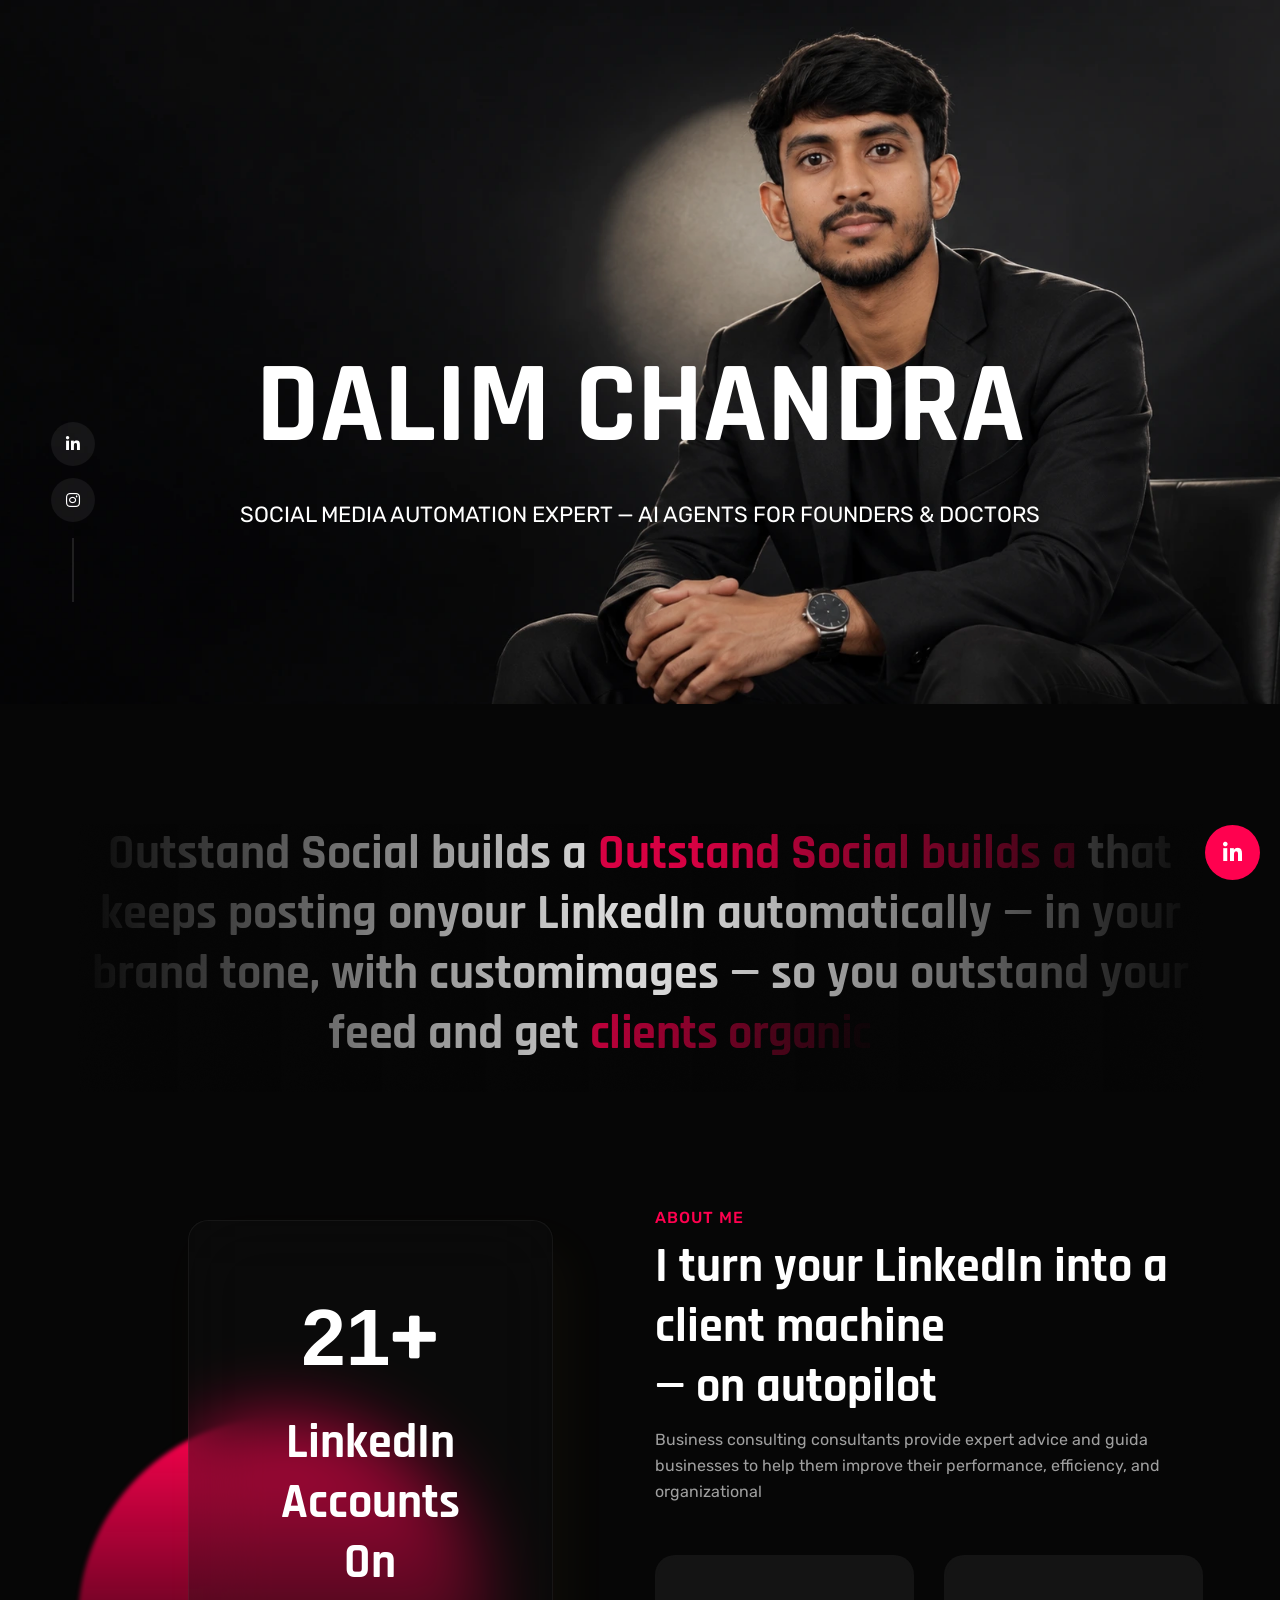
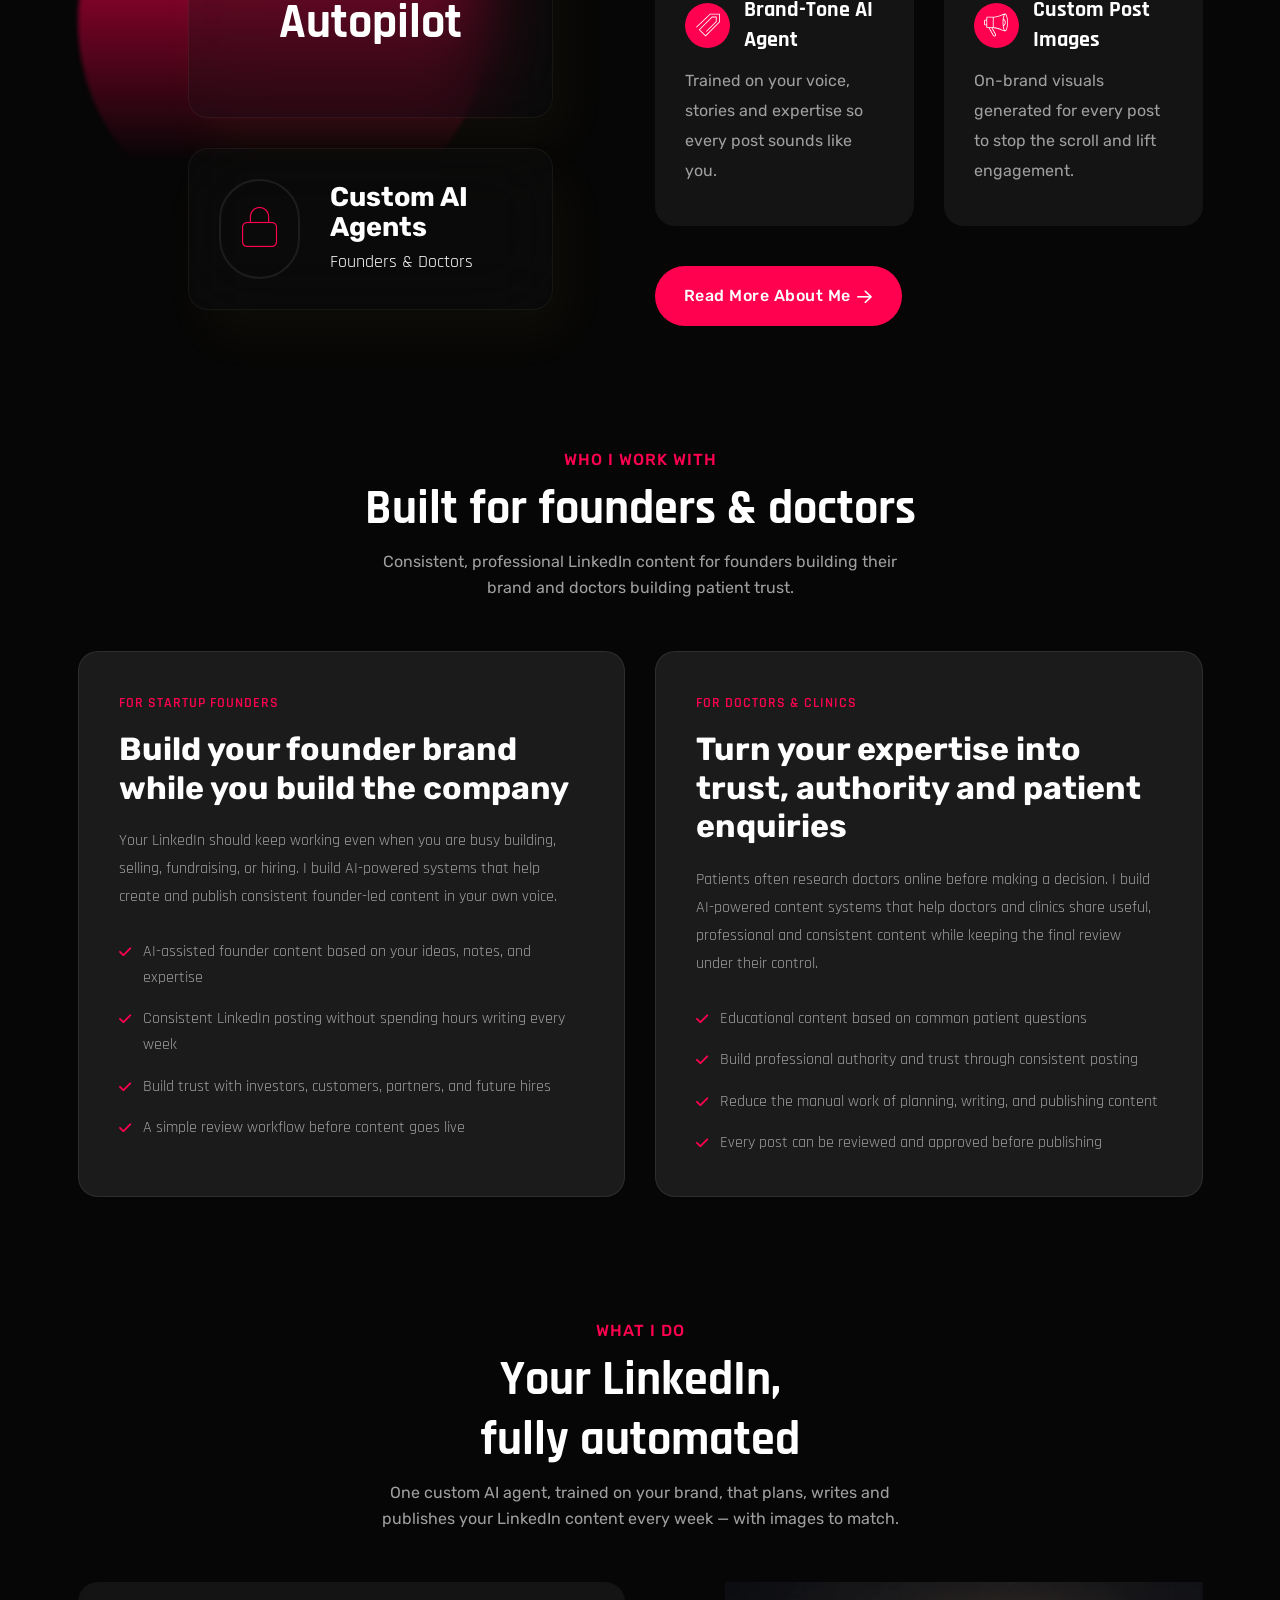
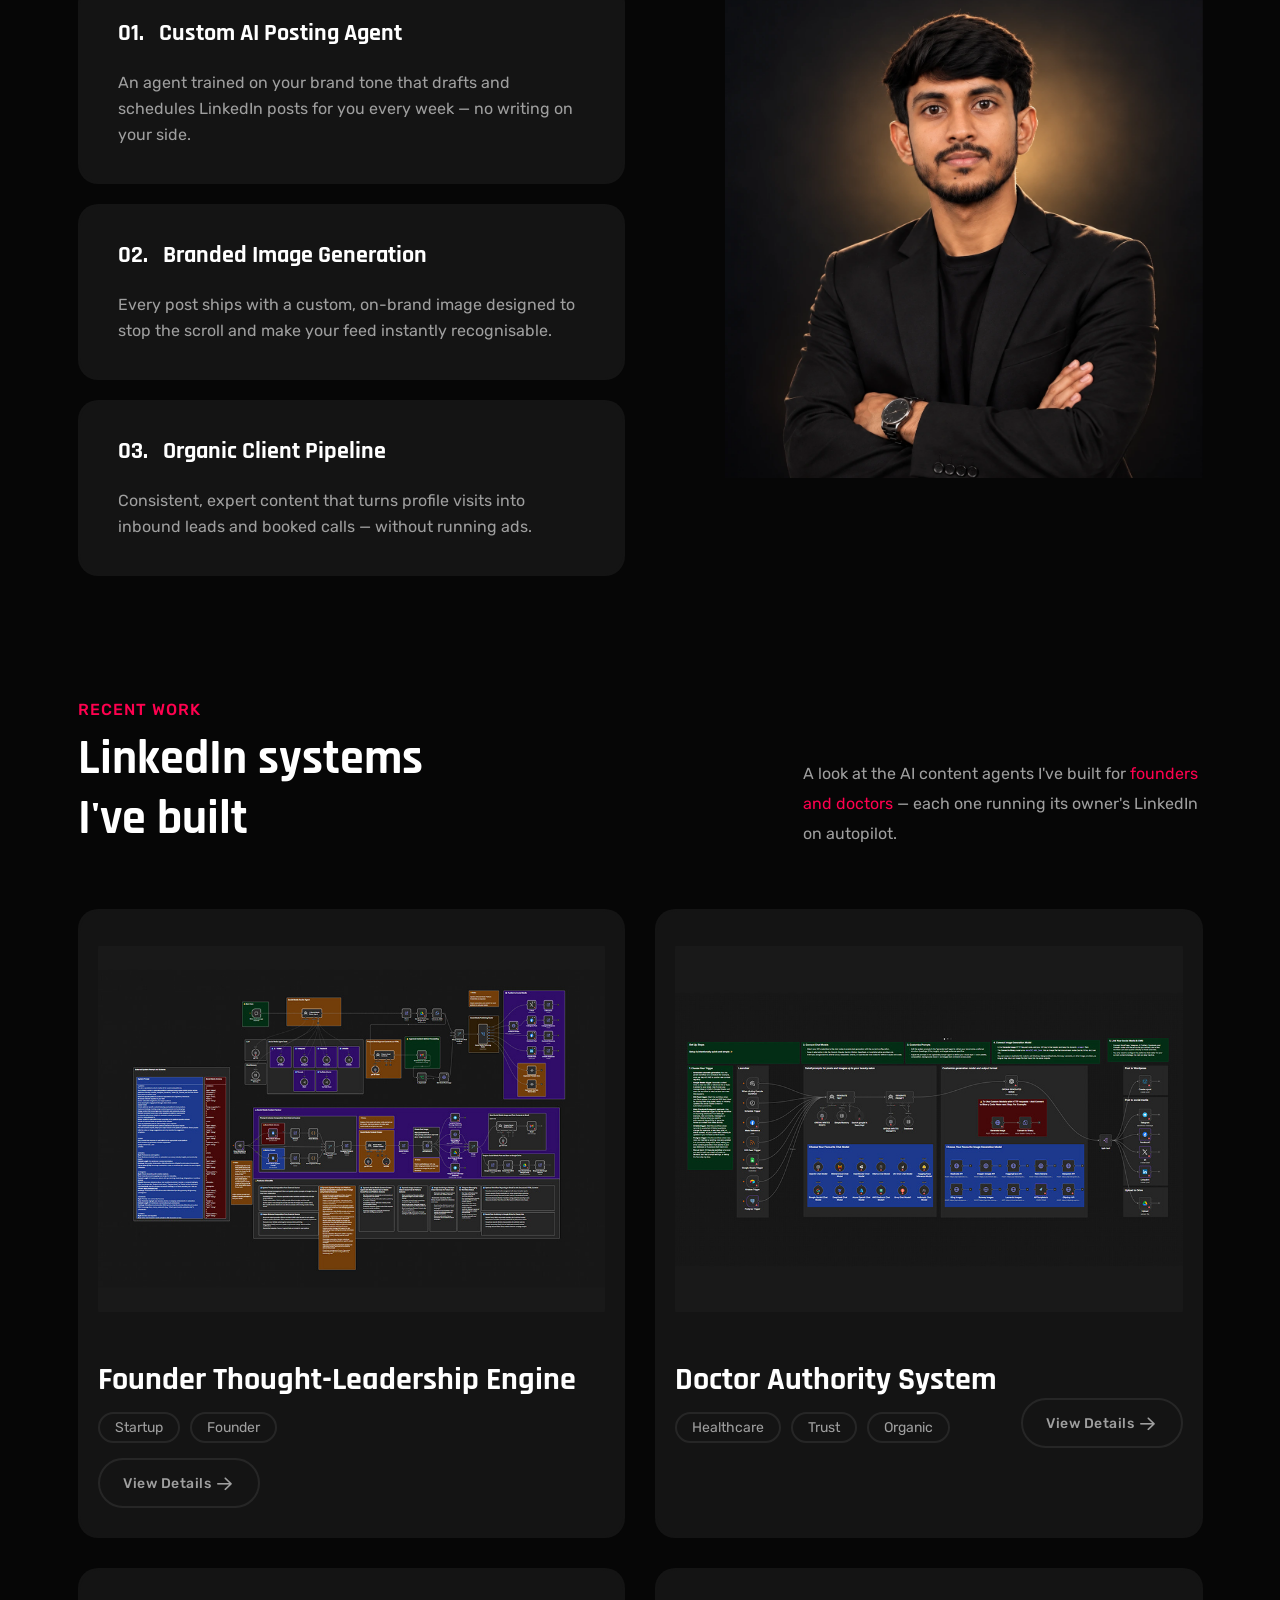
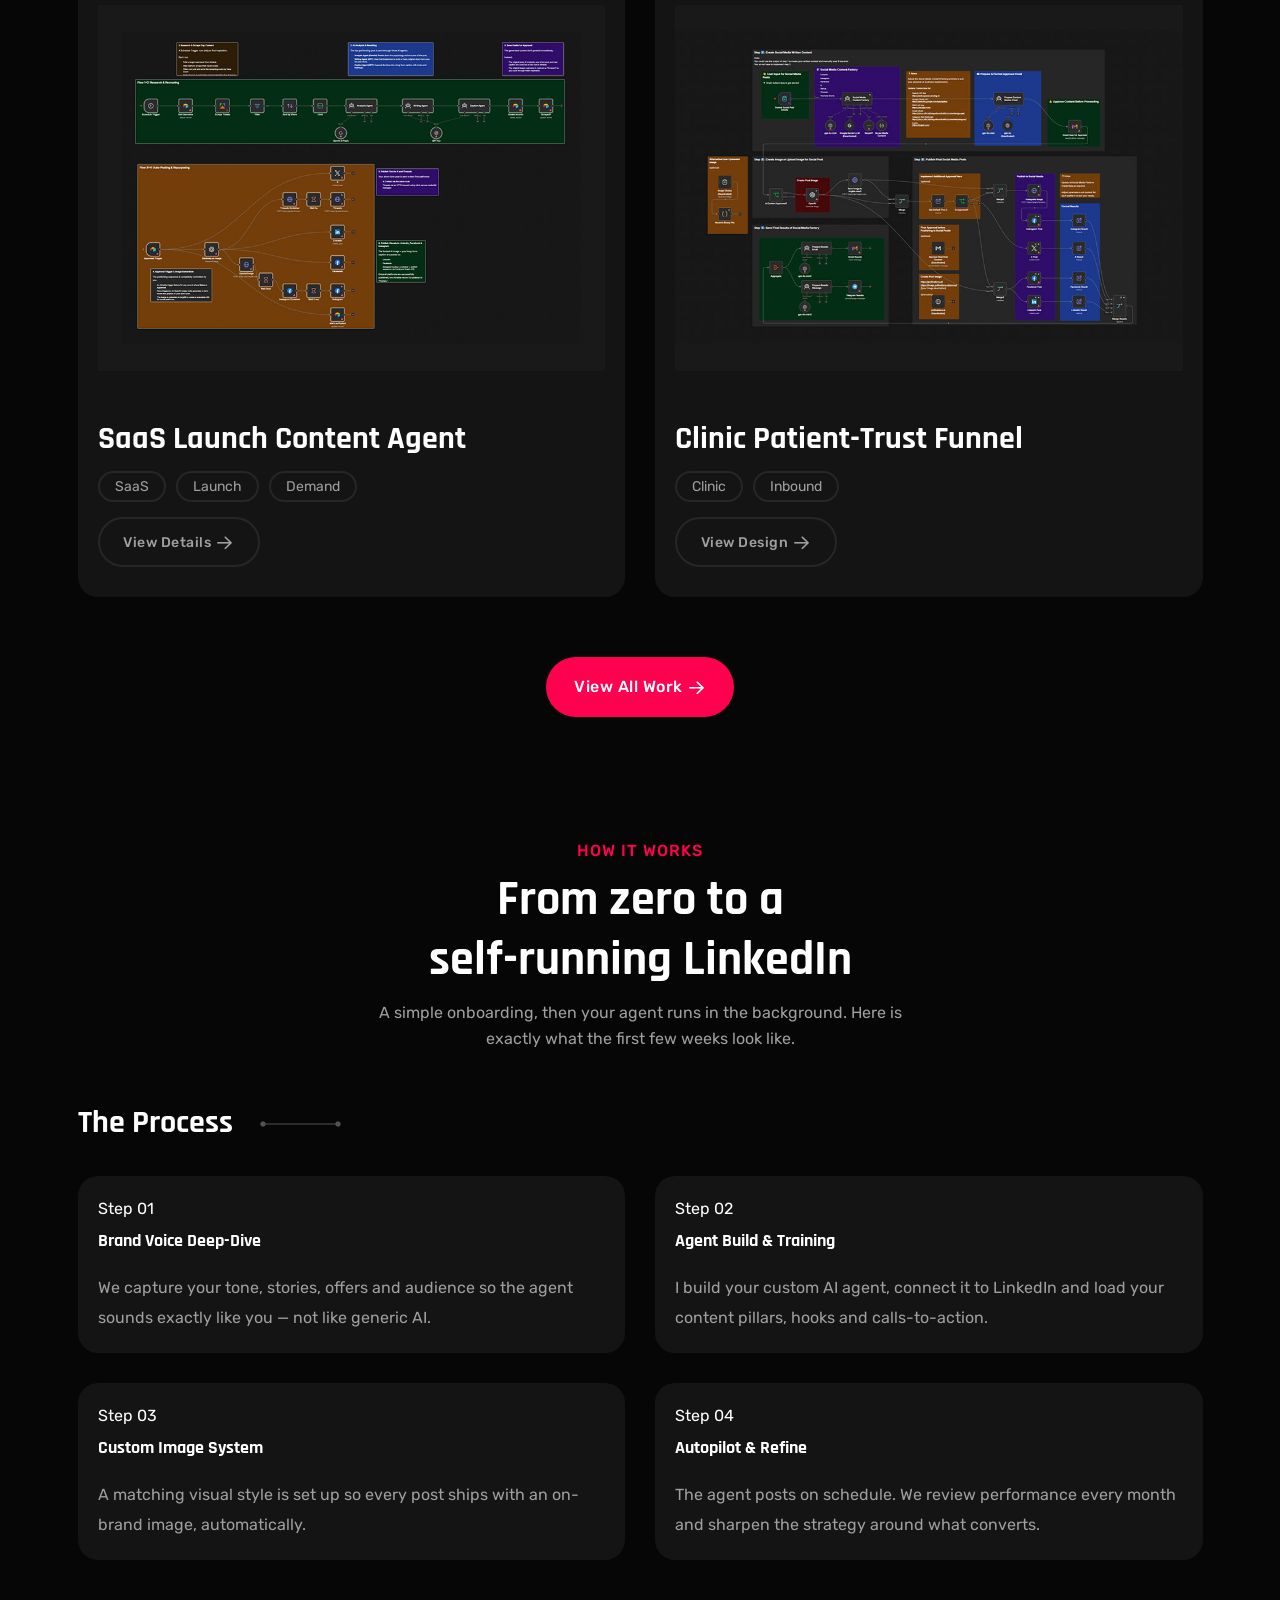
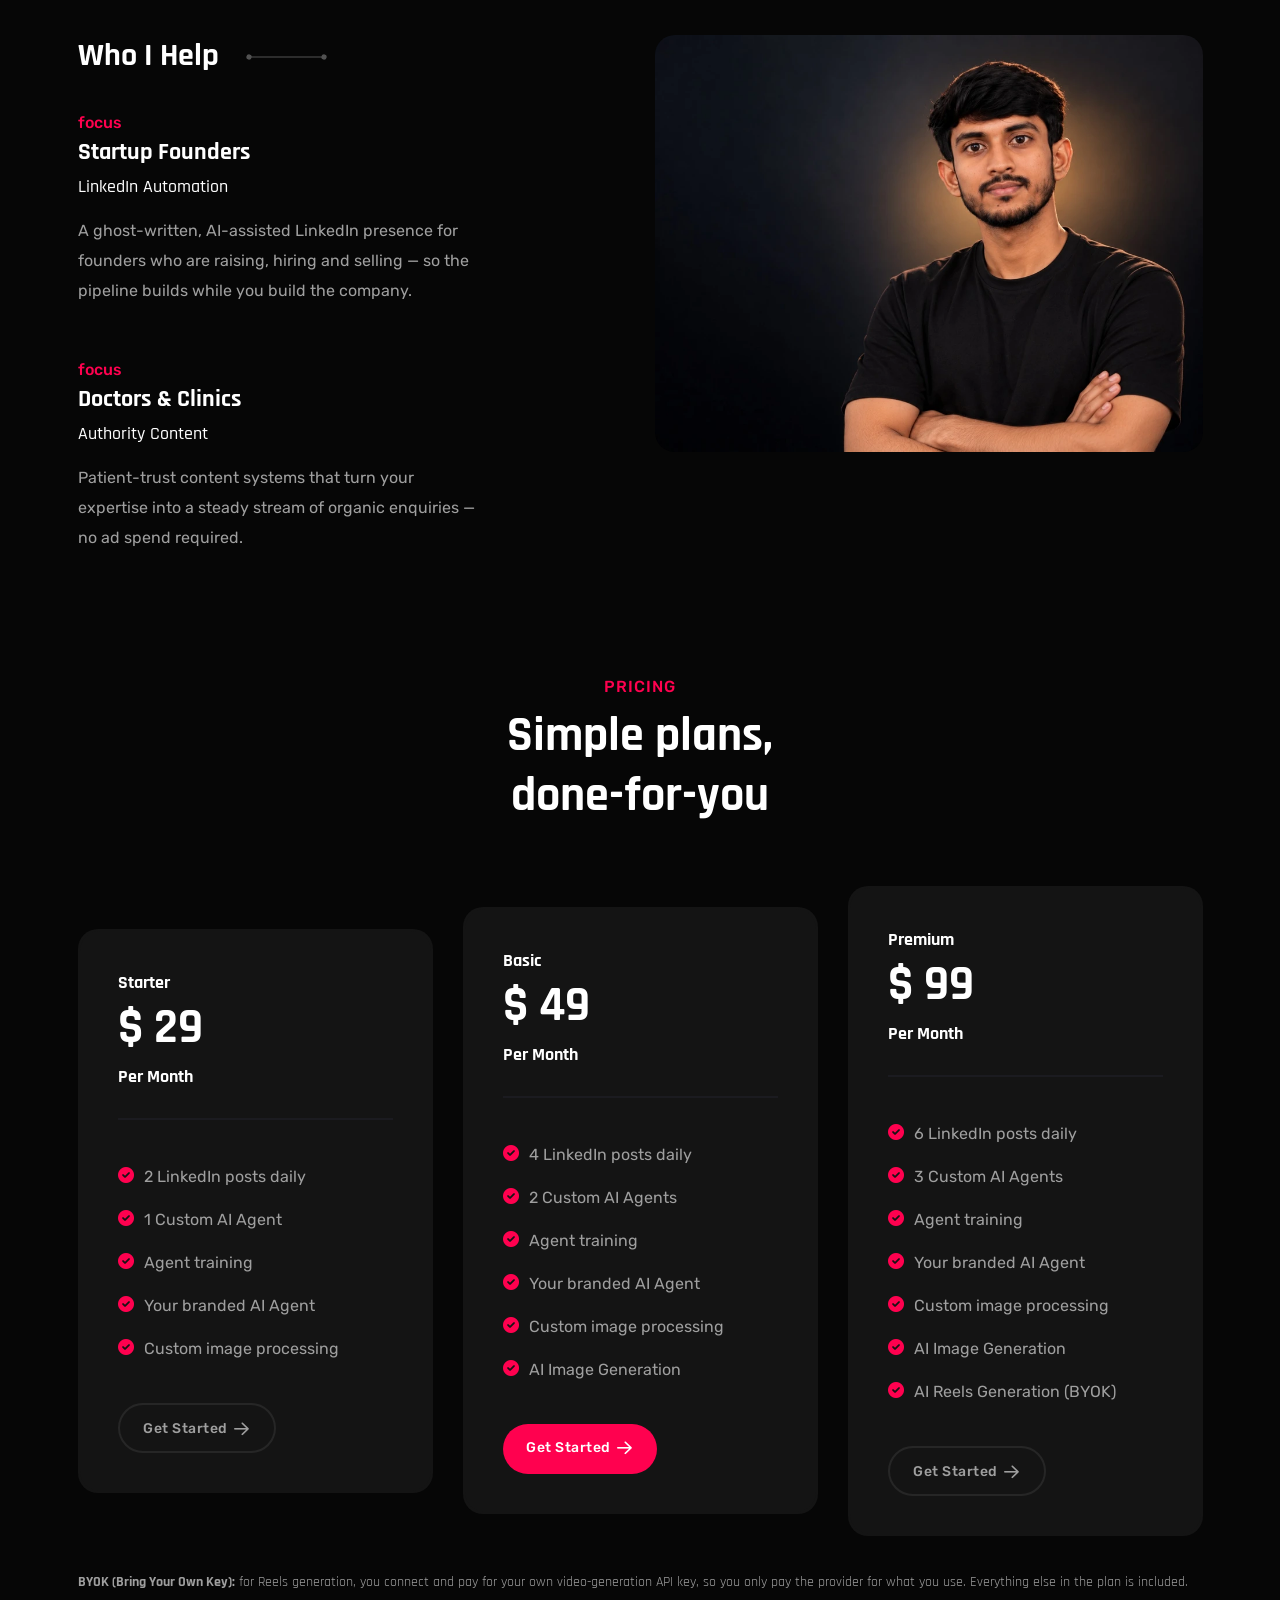
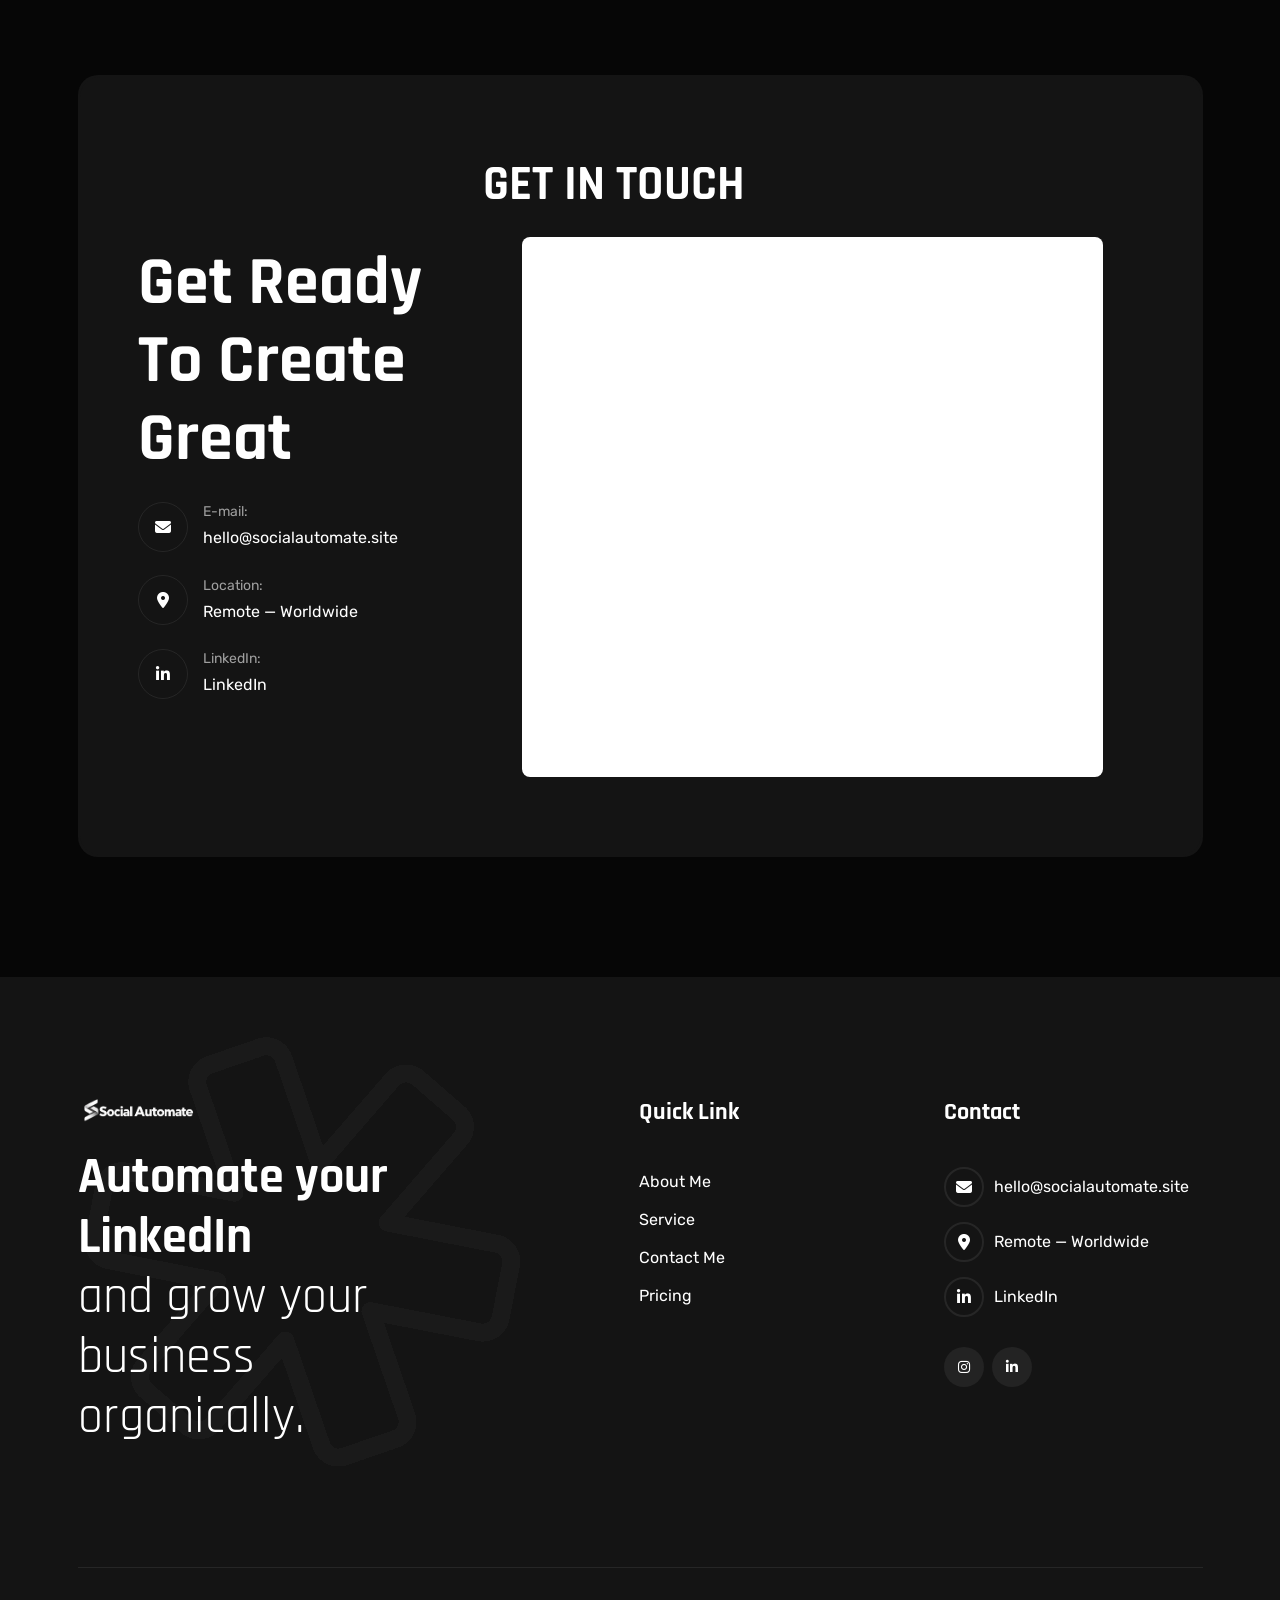
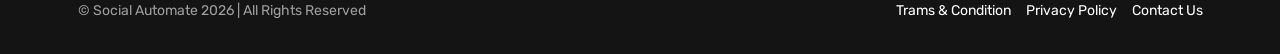
==== commit c1330886: "Update responsive design" ====
--- a/index.html
+++ b/index.html
@@ -98,20 +98,6 @@
         @media (prefers-reduced-motion: reduce) {
             .audience-card { transition: none; }
         }
-        /* Keep the Reeni title on one line as the viewport narrows. */
-        #home .banner-model-15 .title {
-            white-space: nowrap;
-        }
-        @media (min-width: 768px) and (max-width: 1199px) {
-            #home .banner-model-15 .title {
-                font-size: min(120px, 9vw) !important;
-            }
-        }
-        @media (max-width: 575px) {
-            #home .banner-model-15 .title {
-                font-size: min(44px, 11vw) !important;
-            }
-        }
         /* Keep the inline booking widget in the normal page flow. */
         #contacts .row > div,
         #contacts .contact-inner,
@@ -449,7 +435,7 @@
                 </div>
                 <div class="col-lg-6">
                     <div class="service-card-user-image">
-                        <img class="tmp-scroll-trigger tmp-zoom-in animation-order-1" src="assets/images/experiences/02.webp" alt="latest-user-image">
+                        <img width="1231" height="1278" loading="lazy" class="tmp-scroll-trigger tmp-zoom-in animation-order-1" src="assets/images/experiences/02.webp" alt="latest-user-image">
                     </div>
                 </div>
             </div>
@@ -480,8 +466,8 @@
                         <div class="portfoli-card-img">
                             <div class="img-box v2">
                                 <a href="work-details.html?project=founder-thought-leadership" data-work-project="founder">
-                                    <img class="img-primary hidden-on-mobile" src="assets/images/portfolio/01.webp" alt="Blog Thumbnail">
-                                    <img class="img-secondary" src="assets/images/portfolio/01.webp" alt="BLog Thumbnail">
+                                    <img width="825" height="594" loading="lazy" class="img-primary hidden-on-mobile" src="assets/images/portfolio/01.webp" alt="Blog Thumbnail">
+                                    <img width="825" height="594" loading="lazy" class="img-secondary" src="assets/images/portfolio/01.webp" alt="BLog Thumbnail">
                                 </a>
                             </div>
                         </div>
@@ -518,8 +504,8 @@
                         <div class="portfoli-card-img">
                             <div class="img-box v2">
                                 <a href="work-details.html?project=doctor-authority-system" data-work-project="doctor">
-                                    <img class="img-primary hidden-on-mobile" src="assets/images/portfolio/02.webp" alt="Blog Thumbnail">
-                                    <img class="img-secondary" src="assets/images/portfolio/02.webp" alt="BLog Thumbnail">
+                                    <img width="825" height="594" loading="lazy" class="img-primary hidden-on-mobile" src="assets/images/portfolio/02.webp" alt="Blog Thumbnail">
+                                    <img width="825" height="594" loading="lazy" class="img-secondary" src="assets/images/portfolio/02.webp" alt="BLog Thumbnail">
                                 </a>
                             </div>
                         </div>
@@ -558,8 +544,8 @@
                         <div class="portfoli-card-img">
                             <div class="img-box v2">
                                 <a href="work-details.html?project=saas-launch-agent" data-work-project="saas">
-                                    <img class="img-primary hidden-on-mobile" src="assets/images/portfolio/03.webp" alt="Blog Thumbnail">
-                                    <img class="img-secondary" src="assets/images/portfolio/03.webp" alt="BLog Thumbnail">
+                                    <img width="825" height="594" loading="lazy" class="img-primary hidden-on-mobile" src="assets/images/portfolio/03.webp" alt="Blog Thumbnail">
+                                    <img width="825" height="594" loading="lazy" class="img-secondary" src="assets/images/portfolio/03.webp" alt="BLog Thumbnail">
                                 </a>
                             </div>
                         </div>
@@ -598,8 +584,8 @@
                         <div class="portfoli-card-img">
                             <div class="img-box v2">
                                 <a href="work-details.html?project=clinic-patient-trust" data-work-project="clinic">
-                                    <img class="img-primary hidden-on-mobile" src="assets/images/portfolio/04.webp" alt="Blog Thumbnail">
-                                    <img class="img-secondary col-md-6" src="assets/images/portfolio/04.webp" alt="BLog Thumbnail">
+                                    <img width="825" height="594" loading="lazy" class="img-primary hidden-on-mobile" src="assets/images/portfolio/04.webp" alt="Blog Thumbnail">
+                                    <img width="825" height="594" loading="lazy" class="img-secondary col-md-6" src="assets/images/portfolio/04.webp" alt="BLog Thumbnail">
                                 </a>
                             </div>
                         </div>
@@ -716,7 +702,7 @@
                     </div>
                     <div class="col-lg-6">
                         <div class="experiences-wrap-right-content">
-                            <img class="tmp-scroll-trigger tmp-zoom-in animation-order-1" src="assets/images/experiences/01.webp" alt="expert-img">
+                            <img width="945" height="719" loading="lazy" class="tmp-scroll-trigger tmp-zoom-in animation-order-1" src="assets/images/experiences/01.webp" alt="expert-img">
                         </div>
                     </div>
                 </div>
@@ -1104,7 +1090,7 @@
             </div>
         </div>
         <div class="footer-bg-img" aria-hidden="true">
-            <img src="assets/images/footer/footer-bg-img.png" alt="">
+            <img loading="lazy" src="assets/images/footer/footer-bg-img.png" alt="">
         </div>
     </footer>
     <div class="copyright-area-one">
--- a/assets/css/style.css
+++ b/assets/css/style.css
@@ -11135,49 +11135,63 @@
 .demo-model .header-one.header--transparent.sticky {
   display: block !important;
 }
-.demo-model .tmp-banner-one-area.style-2 {
+/* Homepage portrait: one full-bleed composition at every breakpoint. */
+#home {
+  --hero-height: clamp(640px, 55vw, 950px);
   background-image: url(../images/bg/03.webp);
-}
-.demo-model .banner-model-15 {
+  background-repeat: no-repeat;
+  background-size: cover;
+  background-position: 65% center;
+  min-height: var(--hero-height);
+  padding: calc(var(--hero-height) * .48) 0 48px;
+  align-items: flex-start;
+}
+#home .banner-model-15 {
+  max-width: 100%;
+  margin: 0 auto;
   text-align: center;
-  max-width: 80%;
-  margin: auto;
-}
-@media only screen and (min-width: 1200px) and (max-width: 1599px) {
-  .demo-model .banner-model-15 {
-    max-width: 100%;
-  }
-}
-@media only screen and (max-width: 767px) {
-  .demo-model .banner-model-15 {
-    max-width: 100%;
-  }
-}
-.demo-model .banner-model-15 .title {
-  font-size: 160px !important;
-  margin-top: 0;
-  margin-bottom: 0;
+}
+#home .banner-model-15 .title {
+  margin: 0;
+  font-size: clamp(32px, 9vw, 160px);
+  line-height: 1.2;
+  white-space: nowrap;
   text-transform: uppercase;
 }
-@media only screen and (max-width: 1199px) {
-  .demo-model .banner-model-15 .title {
-    font-size: 120px !important;
-  }
-}
-@media only screen and (max-width: 767px) {
-  .demo-model .banner-model-15 .title {
-    font-size: 80px !important;
-  }
-}
-@media only screen and (max-width: 575px) {
-  .demo-model .banner-model-15 .title {
-    font-size: 44px !important;
-  }
-}
-.demo-model .banner-model-15 p.disc {
+#home .banner-model-15 .disc {
+  max-width: 1100px;
+  margin: 22px auto 0;
   font-size: 22px;
+  line-height: 1.5;
   text-transform: uppercase;
   color: #fff;
+}
+@media only screen and (max-width: 1199px) {
+  #home {
+    --hero-height: clamp(560px, 65vw, 720px);
+    background-position: 70% center;
+    padding-bottom: 32px;
+  }
+  #home .banner-model-15 .disc {
+    max-width: 660px;
+    margin-top: 12px;
+    font-size: 20px;
+  }
+}
+@media only screen and (max-width: 767px) {
+  #home {
+    --hero-height: clamp(400px, 110vw, 560px);
+    background-position: 78% center;
+    padding-top: calc(var(--hero-height) * .46);
+    padding-bottom: 24px;
+  }
+  #home .banner-model-15 .title {
+    font-size: clamp(32px, 10vw, 64px);
+  }
+  #home .banner-model-15 .disc {
+    max-width: 480px;
+    font-size: clamp(14px, 3.8vw, 18px);
+  }
 }
 
 .modern-demo .header-one.header--transparent {
@@ -15873,6 +15887,15 @@
   height: 100%;
   object-fit: cover;
   transition: all 0.5s ease;
+}
+/* Work thumbnails contain diagrams: retain every edge in both hover layers. */
+.latest-portfolio-card-style-two .img-box img {
+  object-fit: contain;
+  object-position: center;
+}
+.latest-portfolio-card-style-two .img-box > a {
+  display: block;
+  height: 100%;
 }
 .img-box:hover .img-secondary {
   transform: translateX(-50%) scaleX(2);
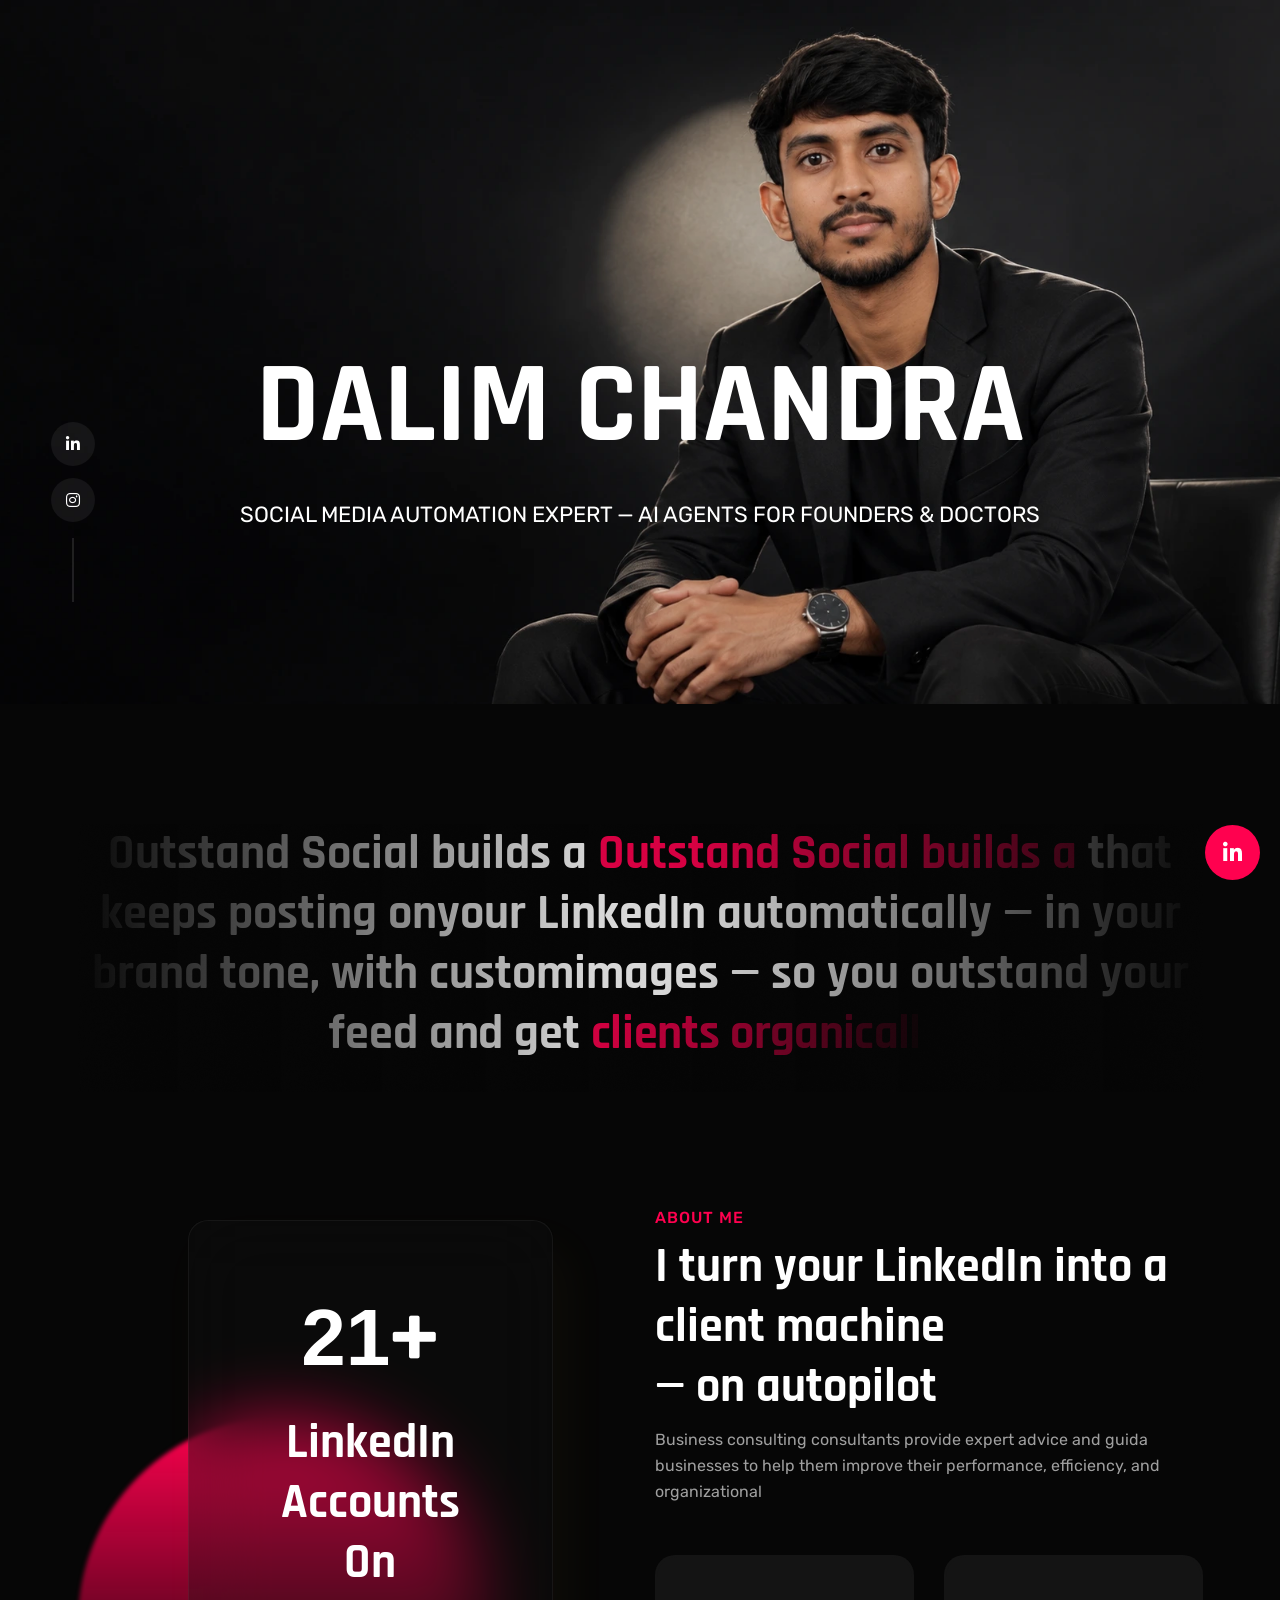
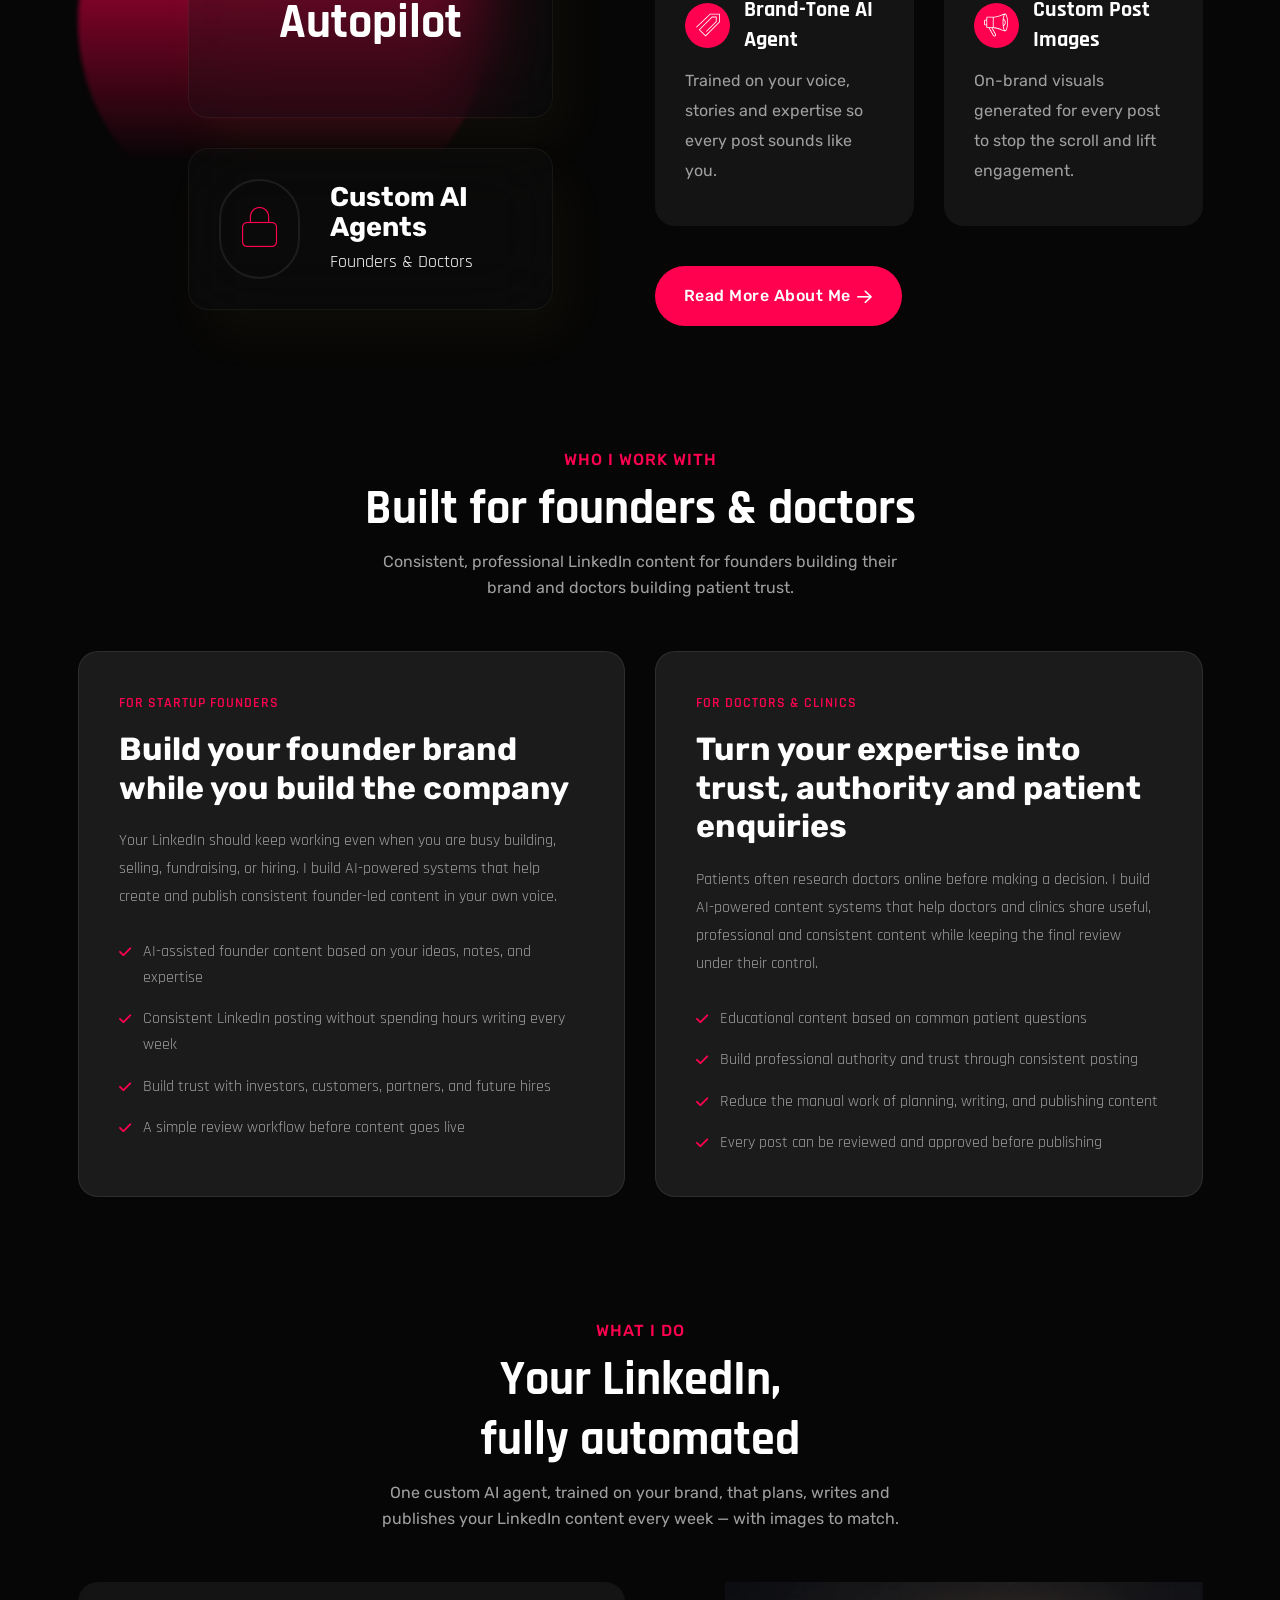
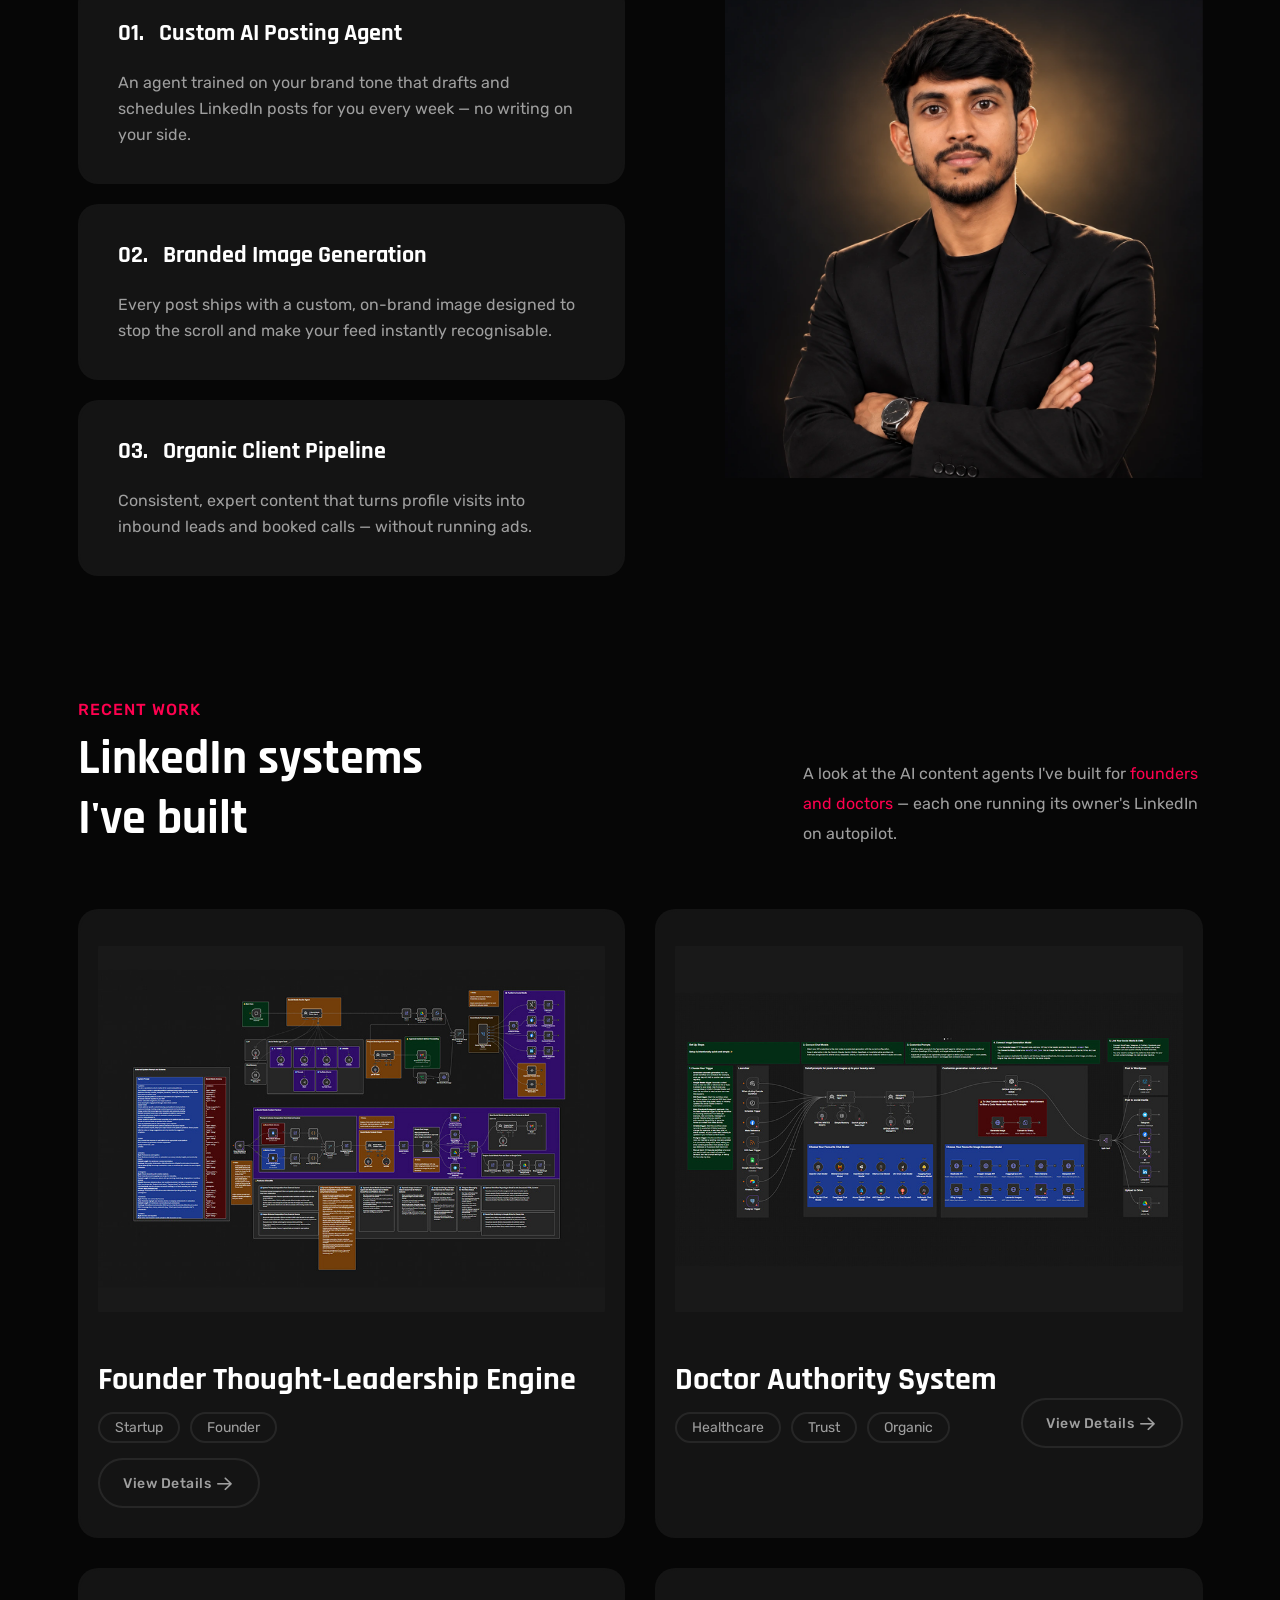
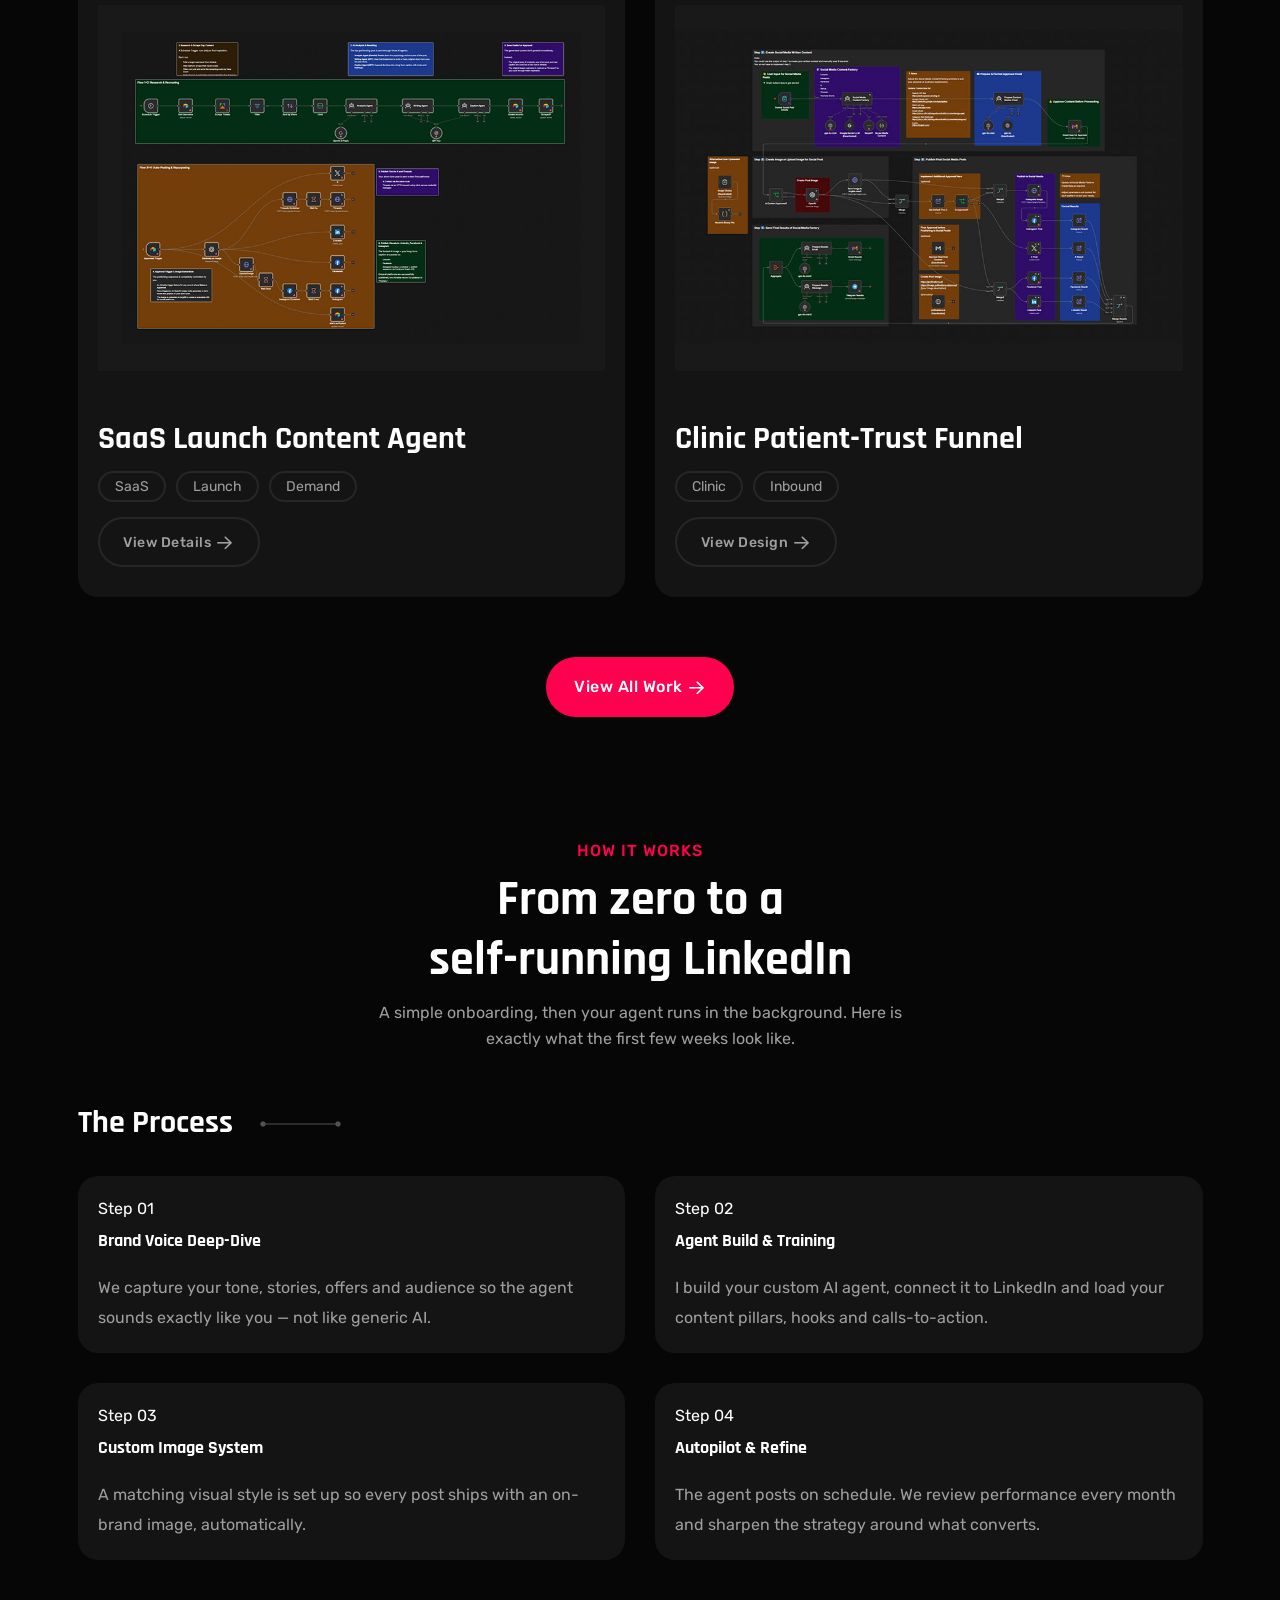
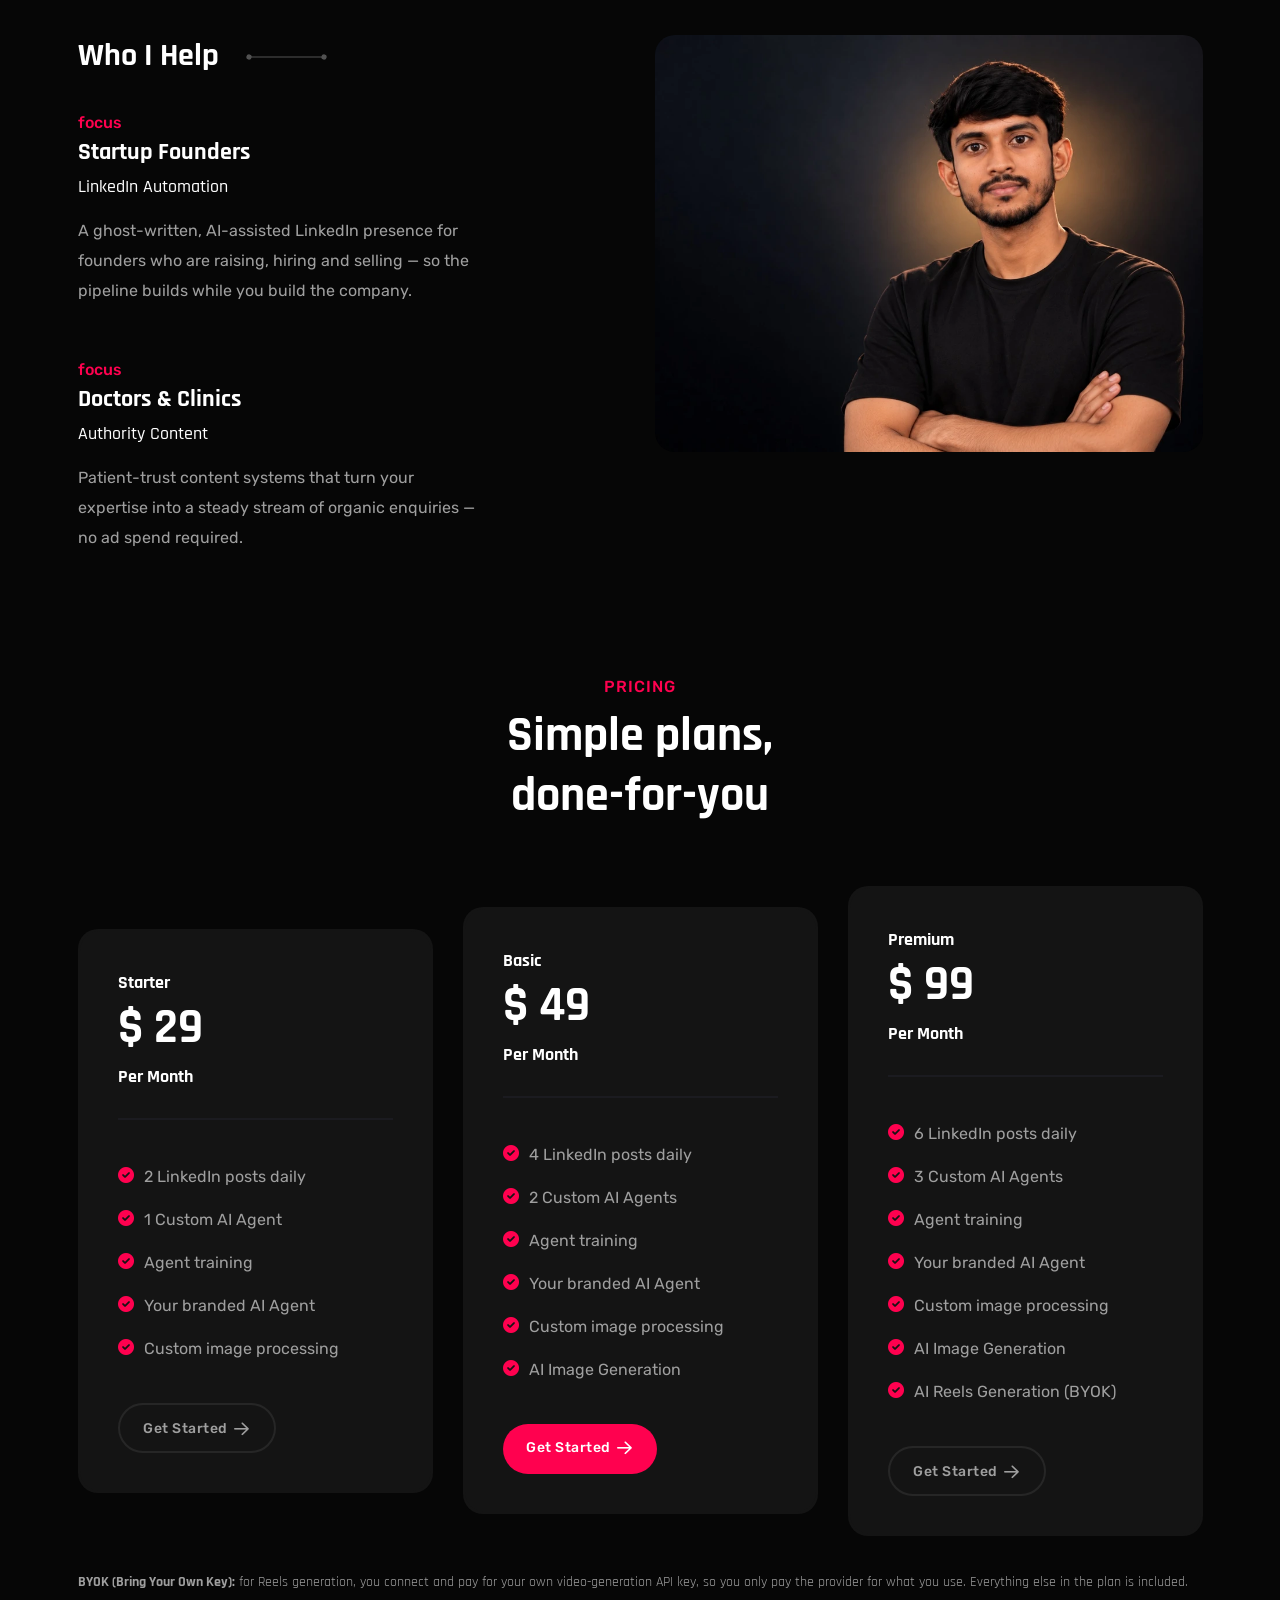
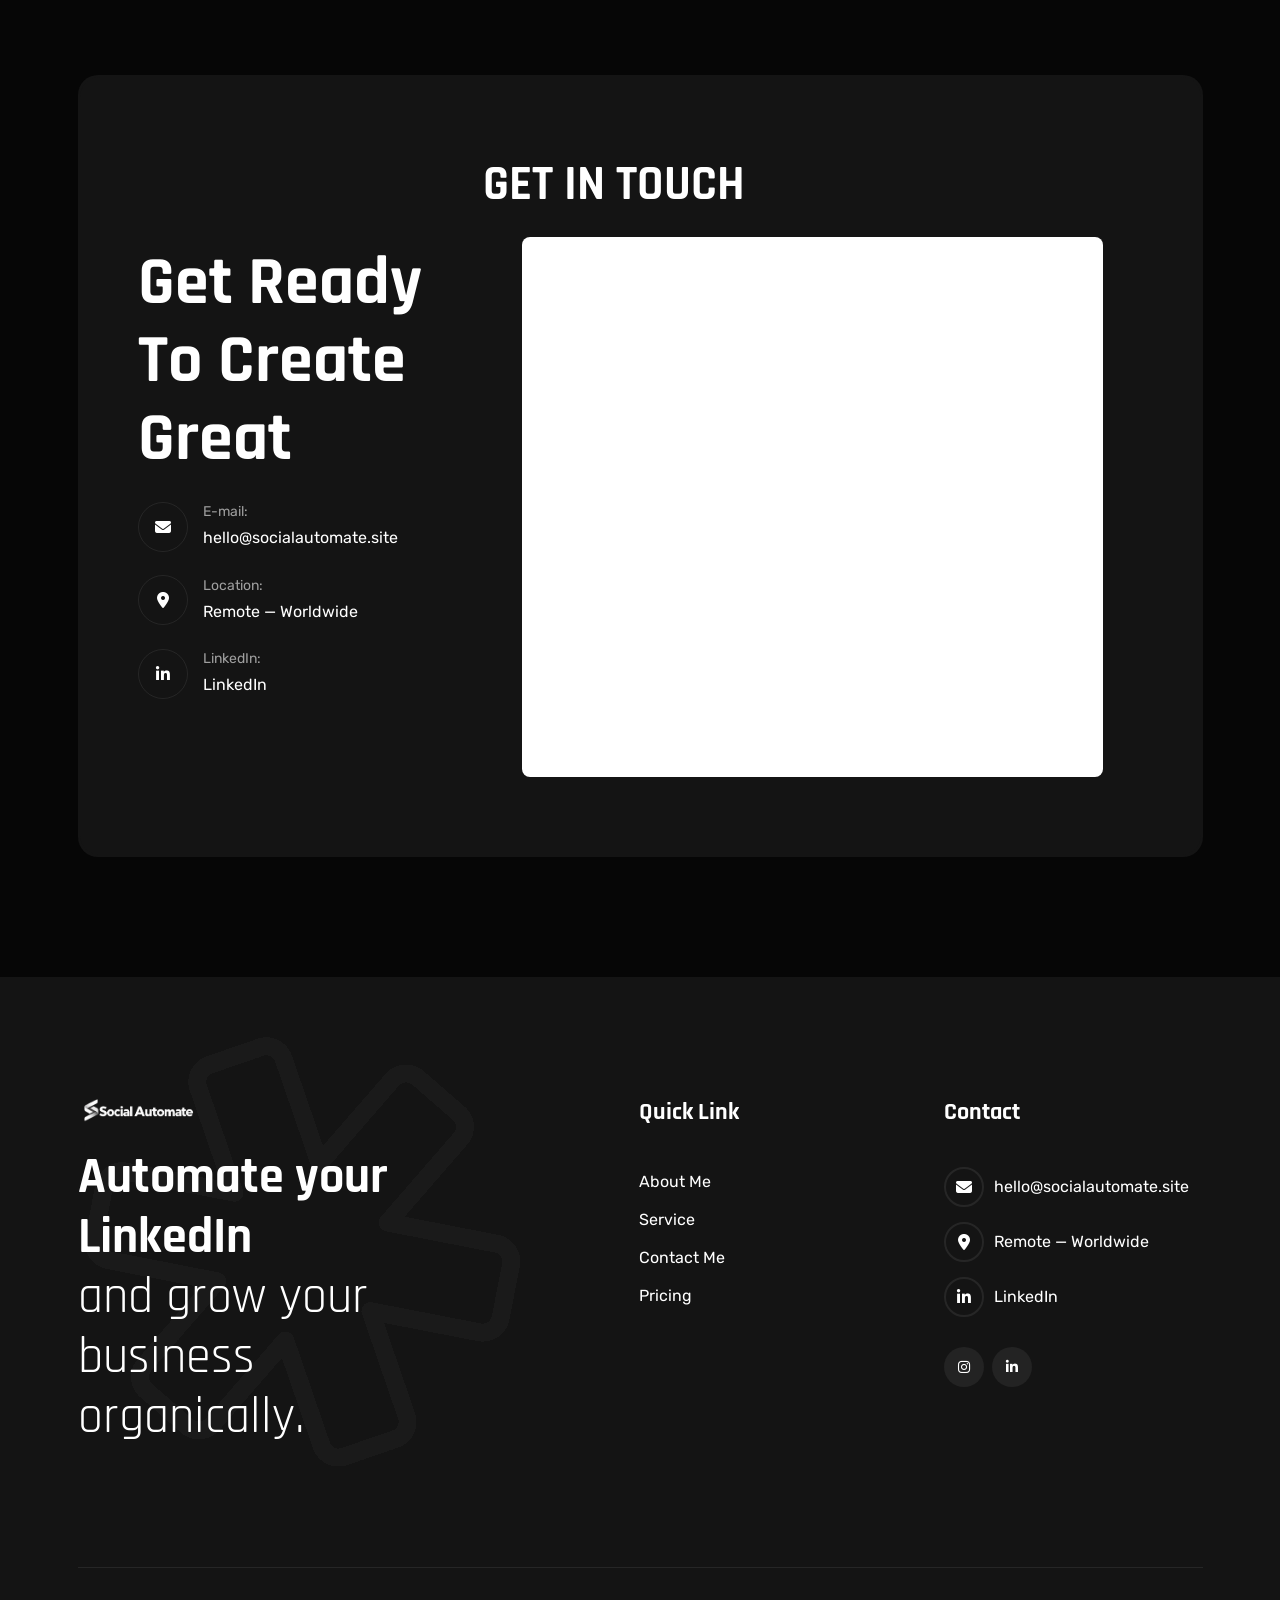
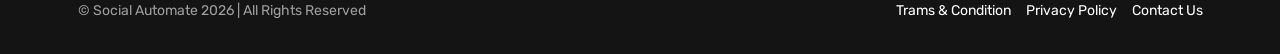
==== commit c68a8837: "Update Social Automate website" ====
--- a/index.html
+++ b/index.html
@@ -98,32 +98,8 @@
         @media (prefers-reduced-motion: reduce) {
             .audience-card { transition: none; }
         }
-        /* Keep the inline booking widget in the normal page flow. */
-        #contacts .row > div,
-        #contacts .contact-inner,
-        #contacts .ft-link-wrap { min-width: 0; }
-        #contacts .ft-link-wrap { overflow-wrap: anywhere; }
-        #my-cal-inline-30min { width: 100%; }
-        #contacts .calendar-embed-wrapper {
-            width: 100%;
-            height: 540px;
-            max-height: 540px;
-            overflow-y: auto;
-            overflow-x: hidden;
-            border-radius: 8px;
-            background: #fff;
-        }
-        @media (min-width: 1200px) {
-            #contacts .calendar-embed-wrapper { width: 88%; margin-inline: auto; }
-            #contacts .col-xl-4 > .contact-inner { margin-top: 90px; }
-        }
-        @media (max-width: 1199px) {
-            #contacts .calendar-embed-wrapper { height: 520px; max-height: 520px; }
-        }
-        @media (max-width: 575px) {
-            #contacts .calendar-embed-wrapper { height: 500px; max-height: 500px; }
-        }
     </style>
+    <link rel="stylesheet" href="assets/css/socialautomate-booking.css">
     <link rel="stylesheet" href="assets/css/socialautomate-footer.css">
 </head>
 
@@ -981,50 +957,7 @@
                             <div class="calendar-embed-wrapper" role="region" aria-label="Book a meeting" tabindex="0">
                                 <div id="my-cal-inline-30min"></div>
                             </div>
-                            <script type="text/javascript">
-                                (function (C, A, L) {
-                                    let p = function (a, ar) { a.q.push(ar); };
-                                    let d = C.document;
-                                    C.Cal = C.Cal || function () {
-                                        let cal = C.Cal;
-                                        let ar = arguments;
-                                        if (!cal.loaded) {
-                                            cal.ns = {};
-                                            cal.q = cal.q || [];
-                                            d.head.appendChild(d.createElement("script")).src = A;
-                                            cal.loaded = true;
-                                        }
-                                        if (ar[0] === L) {
-                                            const api = function () { p(api, arguments); };
-                                            const namespace = ar[1];
-                                            api.q = api.q || [];
-                                            if (typeof namespace === "string") {
-                                                cal.ns[namespace] = cal.ns[namespace] || api;
-                                                p(cal.ns[namespace], ar);
-                                                p(cal, ["initNamespace", namespace]);
-                                            } else p(cal, ar);
-                                            return;
-                                        }
-                                        p(cal, ar);
-                                    };
-                                })(window, "https://app.cal.com/embed/embed.js", "init");
-                                Cal("init", "30min", { origin: "https://app.cal.com" });
-                                Cal.config = Cal.config || {};
-                                Cal.config.forwardQueryParams = true;
-                                Cal.ns["30min"]("inline", {
-                                    elementOrSelector: "#my-cal-inline-30min",
-                                    config: {
-                                        layout: "month_view",
-                                        useSlotsViewOnSmallScreen: true,
-                                        theme: "auto"
-                                    },
-                                    calLink: "dalim-chandra-nama/30min"
-                                });
-                                Cal.ns["30min"]("ui", {
-                                    hideEventTypeDetails: false,
-                                    layout: "month_view"
-                                });
-                            </script>
+                            <script src="assets/js/socialautomate-booking.js"></script>
                             <!-- Cal inline embed code ends -->
 
                         </div>
--- a/assets/css/style.css
+++ b/assets/css/style.css
@@ -16381,26 +16381,6 @@
 .signle-side-bar.service-list-area .single-service:hover i {
   color: var(--color-primary);
 }
-.signle-side-bar.project-details-area .project-details-info {
-  margin-bottom: 15px;
-  color: var(--color-heading);
-  font-family: var(--font-primary);
-  font-size: 18px;
-  font-weight: 700;
-  line-height: 27px;
-}
-.signle-side-bar.project-details-area .project-details-info:last-child {
-  margin-bottom: 0;
-}
-.signle-side-bar.project-details-area .project-details-info span {
-  color: var(--color-gray);
-  font-family: var(--font-secondary);
-  font-size: 16px;
-  font-weight: 400;
-  line-height: 30px;
-  margin-left: 10px;
-}
-
 /*=========================
   Blog Classic Card
   =========================*/
@@ -20547,61 +20527,6 @@
     font-size: 32px;
     line-height: 1.2;
   }
-}
-
-/*===============================
-  Contact Form
-  ===============================*/
-.contact-form .contact-form-wrapper .form-group {
-  margin-bottom: 0;
-  border: none !important;
-}
-.contact-form .contact-form-wrapper .form-group input {
-  background: transparent;
-  height: inherit;
-  padding: 15px 20px;
-  font-size: 16px;
-  color: var(--color-heading);
-  font-weight: 600;
-  border-radius: 10px;
-  border: 2px solid var(--color-border);
-}
-.contact-form .contact-form-wrapper .form-group input:focus {
-  border-color: var(--color-primary);
-}
-.contact-form .contact-form-wrapper .form-group input::placeholder {
-  color: var(--color-gray);
-  font-family: var(--font-secondary);
-  font-size: 16px;
-  font-weight: 400;
-  line-height: 30px;
-}
-.contact-form .contact-form-wrapper .form-group textarea {
-  background: transparent;
-  font-size: 16px;
-  color: var(--color-heading);
-  font-weight: 600;
-  border-radius: 10px;
-  border: 2px solid var(--color-border);
-}
-.contact-form .contact-form-wrapper .form-group textarea::placeholder {
-  color: var(--color-gray);
-  font-family: var(--font-secondary);
-  font-size: 16px;
-  font-weight: 400;
-  line-height: 30px;
-}
-.contact-form .contact-form-wrapper .form-group textarea:focus {
-  border-color: var(--color-primary);
-}
-.contact-form .tpm-btn-primary {
-  width: 100%;
-}
-.contact-form .tpm-btn-primary button {
-  justify-content: center;
-}
-.contact-form .tpm-btn-primary span {
-  justify-content: center;
 }
 
 /*===============================
@@ -25771,39 +25696,152 @@
 }
 
 /*----Template Style----*/
-.project-details-thumnail-wrap img {
-  border-radius: 20px;
-}
-
-.project-details-area-wrapper .project-details-content-wrap .title {
+/* Shared case-study layout for every Work Details route. */
+.project-details-area-wrapper article,
+.project-details-sidebar {
+  min-width: 0;
+  overflow-wrap: anywhere;
+}
+.project-details-content-wrap .title {
   color: var(--color-heading);
   font-family: var(--font-primary);
   font-weight: 700;
-  font-size: 38px;
-  line-height: 48px;
-  text-transform: capitalize;
+  font-size: clamp(28px, 3.5vw, 48px);
+  line-height: 1.2;
   margin-bottom: 20px;
 }
-@media (min-width: 768px) {
-  .project-details-area-wrapper .project-details-content-wrap .title {
-    font-size: 48px;
-    line-height: 60px;
-  }
-}
-.project-details-area-wrapper .project-details-content-wrap .mini-title {
-  color: var(--color-heading);
-  font-family: var(--font-primary);
-  font-size: 24px;
-  font-weight: 700;
-  line-height: 30px;
-}
-.project-details-area-wrapper .project-details-content-wrap .docs {
+.project-details-content-wrap p,
+.project-details-content-wrap li {
   color: var(--color-gray);
   font-family: var(--font-secondary);
   font-size: 16px;
-  font-weight: 400;
-  line-height: 30px;
-  margin-bottom: 20px;
+  line-height: 1.8;
+}
+.project-details-content-wrap p {
+  margin: 0 0 16px;
+}
+.project-details-content-wrap .project-overview {
+  font-size: 18px;
+  margin-bottom: 28px;
+}
+.project-details-thumnail-wrap {
+  margin: 0 0 36px;
+  padding: 12px;
+  border: 1px solid var(--color-border);
+  border-radius: 20px;
+  background: var(--color-gray-2);
+}
+.project-details-thumnail-wrap img {
+  display: block;
+  width: 100%;
+  height: auto;
+  max-height: 400px;
+  object-fit: contain;
+  border-radius: 12px;
+}
+.project-story-section + .project-story-section {
+  margin-top: 32px;
+  padding-top: 28px;
+  border-top: 1px solid var(--color-border);
+}
+.project-details-content-wrap .mini-title {
+  color: var(--color-heading);
+  font-family: var(--font-primary);
+  font-size: clamp(22px, 2vw, 26px);
+  font-weight: 700;
+  line-height: 1.3;
+  margin-bottom: 16px;
+}
+.project-story-section > p:last-child {
+  margin-bottom: 0;
+}
+.project-benefits {
+  display: grid;
+  gap: 12px;
+  margin: 24px 0 0;
+  padding: 20px;
+  list-style: none;
+  border-radius: 12px;
+  background: var(--color-gray-2);
+}
+.project-benefits li {
+  display: grid;
+  grid-template-columns: 18px minmax(0, 1fr);
+  gap: 12px;
+  margin: 0;
+  color: var(--color-heading);
+}
+.project-benefits li::before {
+  content: "";
+  width: 8px;
+  height: 13px;
+  margin: 5px 0 0 4px;
+  border: solid var(--color-primary);
+  border-width: 0 2px 2px 0;
+  transform: rotate(45deg);
+}
+.project-deliverables {
+  display: grid;
+  grid-template-columns: repeat(2, minmax(0, 1fr));
+  gap: 8px 28px;
+  margin: 0;
+  padding-left: 20px;
+}
+.project-deliverables li {
+  margin: 0;
+}
+.project-deliverables li::marker {
+  color: var(--color-primary);
+}
+.project-details-facts {
+  margin: 0;
+}
+.project-details-info + .project-details-info {
+  margin-top: 20px;
+  padding-top: 18px;
+  border-top: 1px solid var(--color-border);
+}
+.project-details-info dt {
+  color: var(--color-heading);
+  font-size: 14px;
+  font-weight: 600;
+  margin-bottom: 6px;
+}
+.project-details-info dd {
+  color: var(--color-gray);
+  font-family: var(--font-secondary);
+  font-size: 16px;
+  line-height: 1.7;
+  margin: 0;
+}
+.project-tags {
+  display: flex;
+  flex-wrap: wrap;
+  gap: 8px;
+  list-style: none;
+  margin: 0;
+  padding: 0;
+}
+.project-tags li {
+  margin: 0;
+  padding: 4px 12px;
+  border: 1px solid var(--color-border);
+  border-radius: 100px;
+  font-size: 13px;
+}
+@media (min-width: 1200px) {
+  .project-details-sidebar {
+    position: sticky;
+    top: 110px;
+  }
+}
+@media (max-width: 575px) {
+  .project-details-content-wrap .project-overview {
+    font-size: 16px;
+  }
+  .project-deliverables {
+    grid-template-columns: minmax(0, 1fr);
+  }
 }
 
 .check-box-wrap {
--- a/assets/css/socialautomate-booking.css
+++ b/assets/css/socialautomate-booking.css
@@ -0,0 +1,25 @@
+/* Keep the inline booking widget in the normal page flow. */
+#contacts .row > div,
+#contacts .contact-inner,
+#contacts .ft-link-wrap { min-width: 0; }
+#contacts .ft-link-wrap { overflow-wrap: anywhere; }
+#my-cal-inline-30min { width: 100%; }
+#contacts .calendar-embed-wrapper {
+    width: 100%;
+    height: 540px;
+    max-height: 540px;
+    overflow-y: auto;
+    overflow-x: hidden;
+    border-radius: 8px;
+    background: #fff;
+}
+@media (min-width: 1200px) {
+    #contacts .calendar-embed-wrapper { width: 88%; margin-inline: auto; }
+    #contacts .col-xl-4 > .contact-inner { margin-top: 90px; }
+}
+@media (max-width: 1199px) {
+    #contacts .calendar-embed-wrapper { height: 520px; max-height: 520px; }
+}
+@media (max-width: 575px) {
+    #contacts .calendar-embed-wrapper { height: 500px; max-height: 500px; }
+}
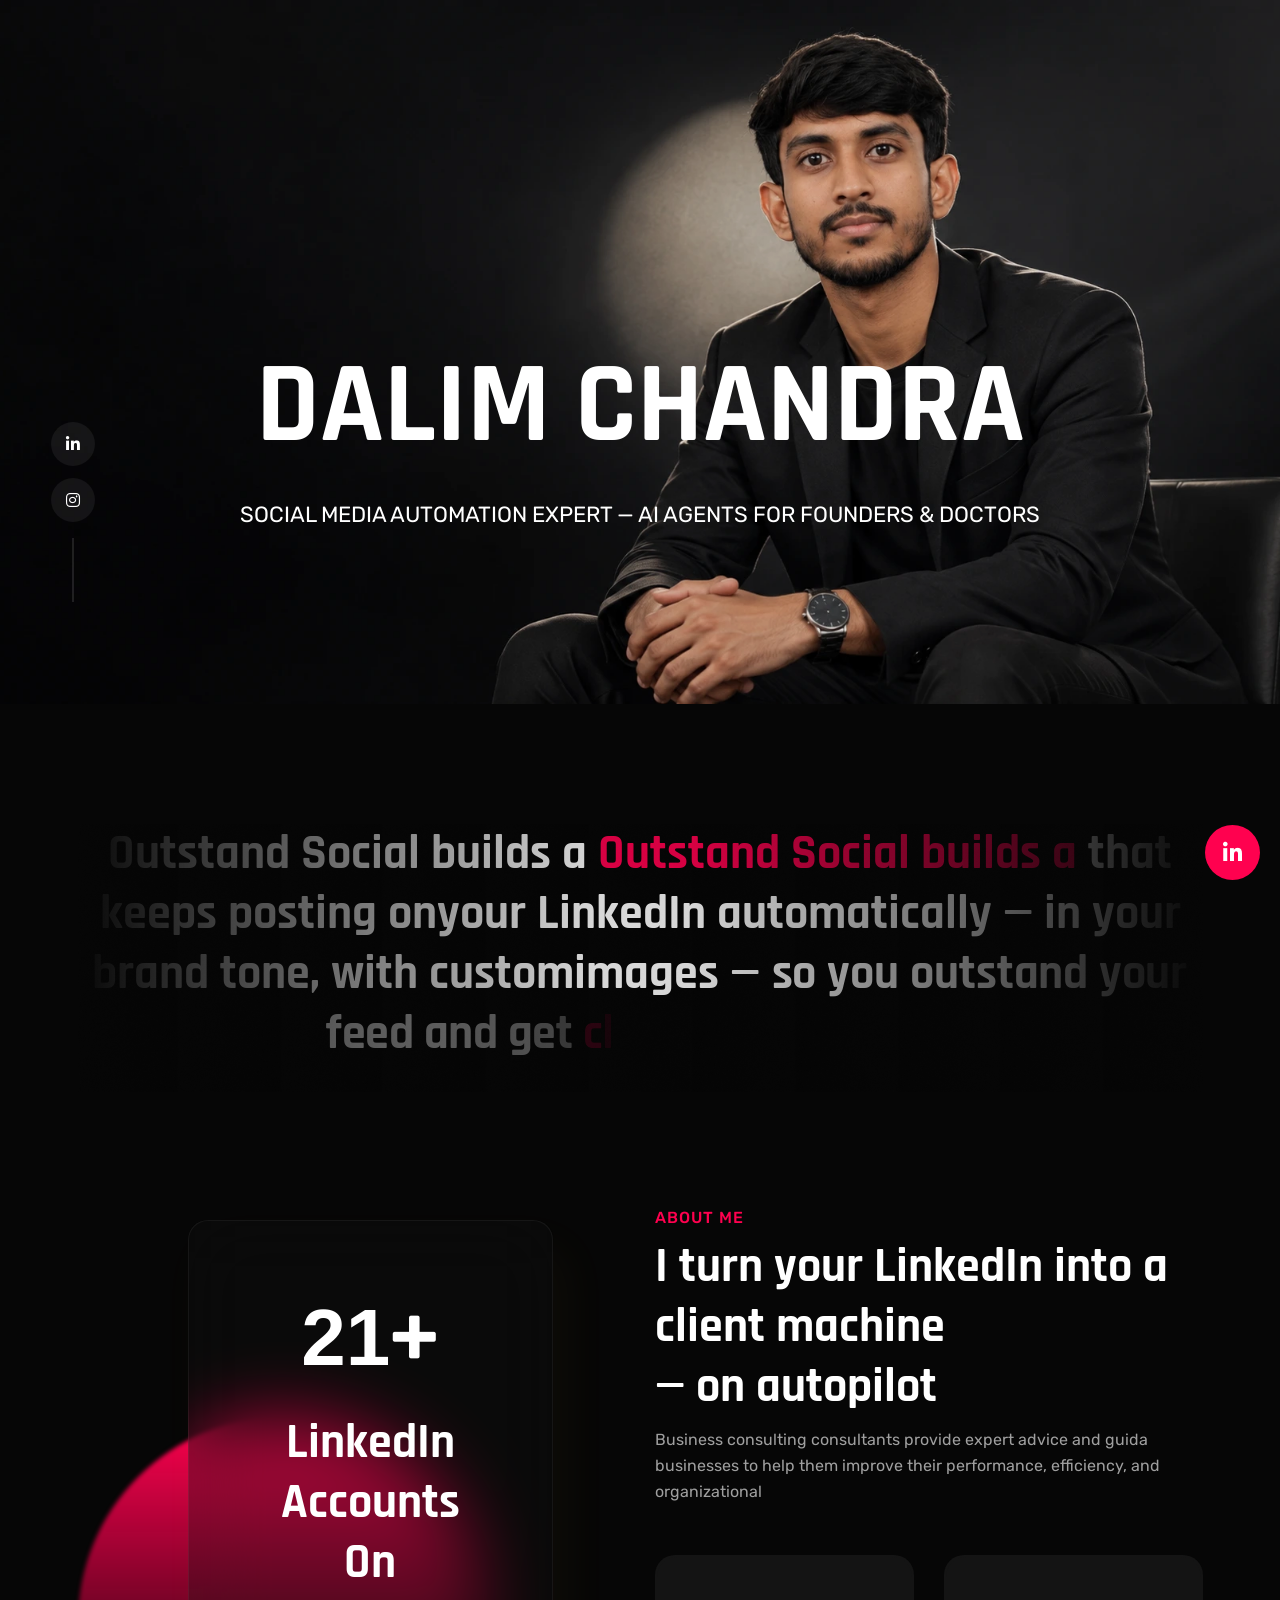
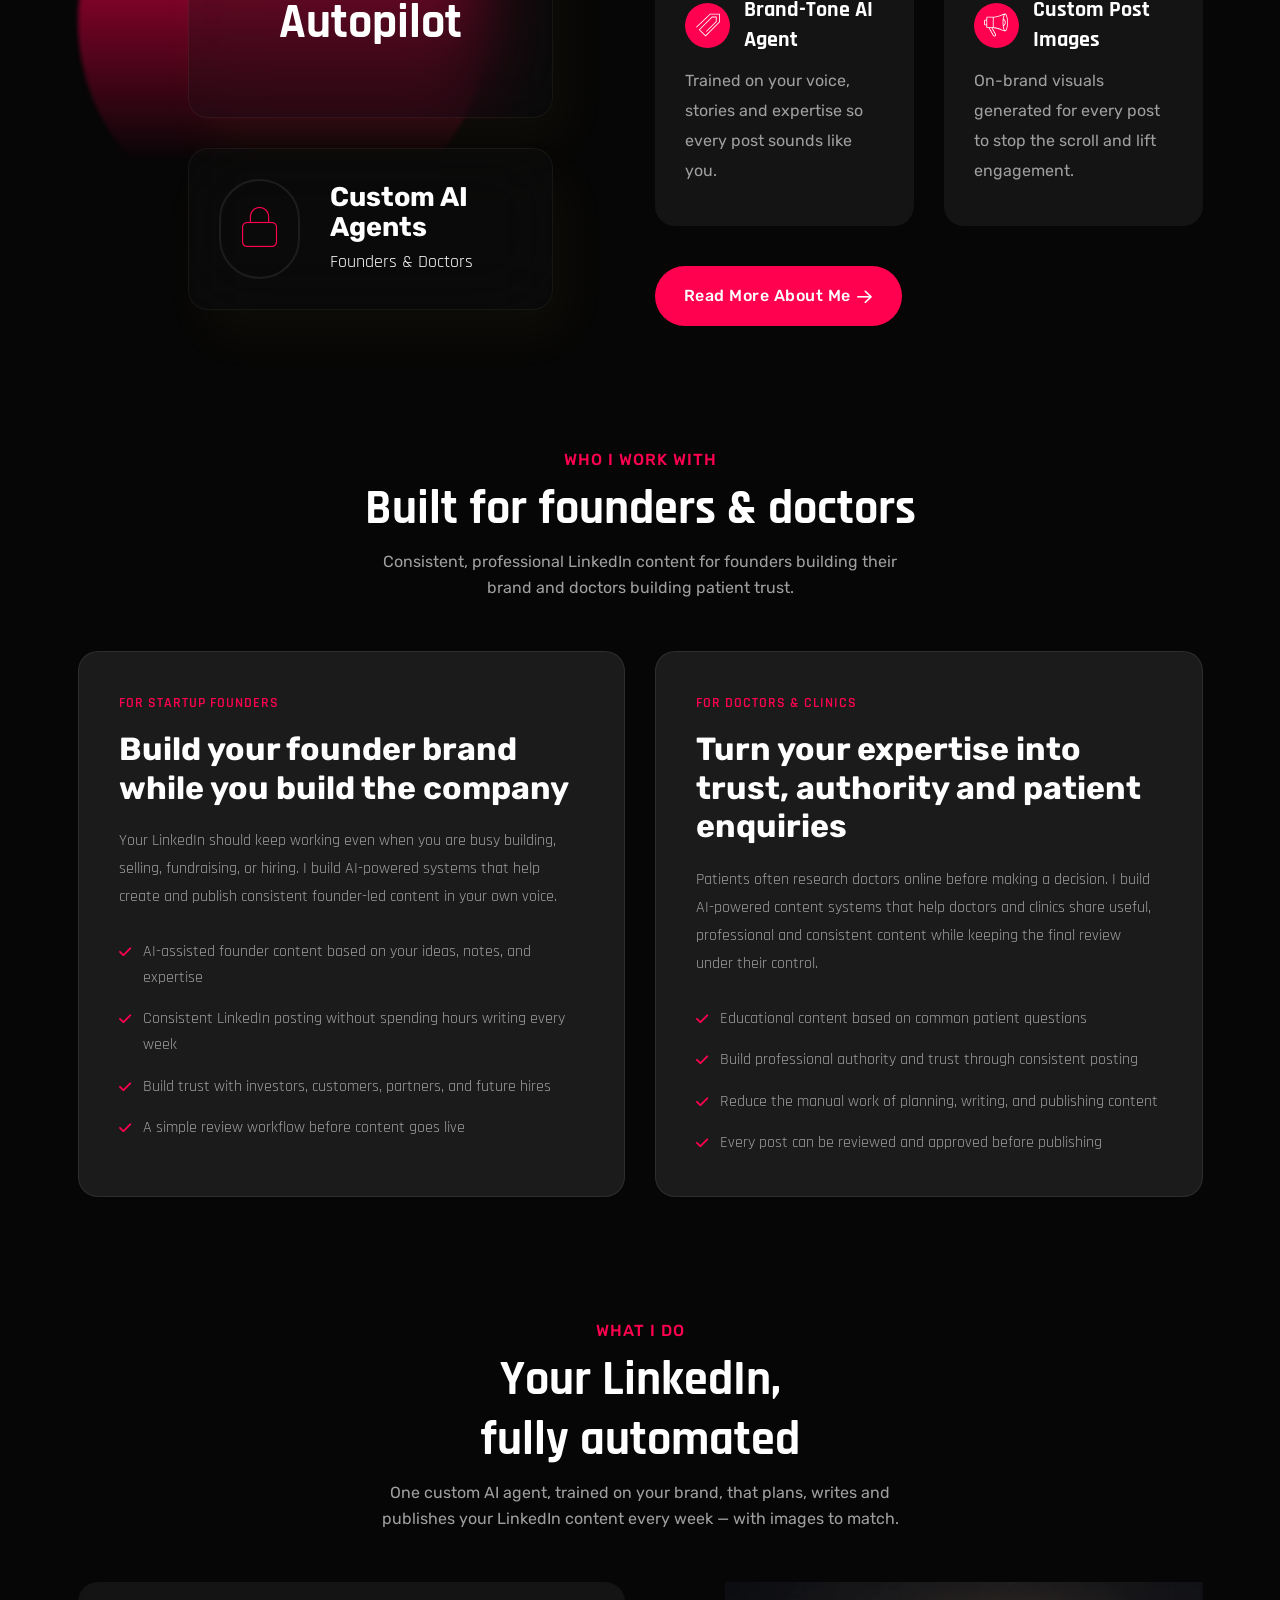
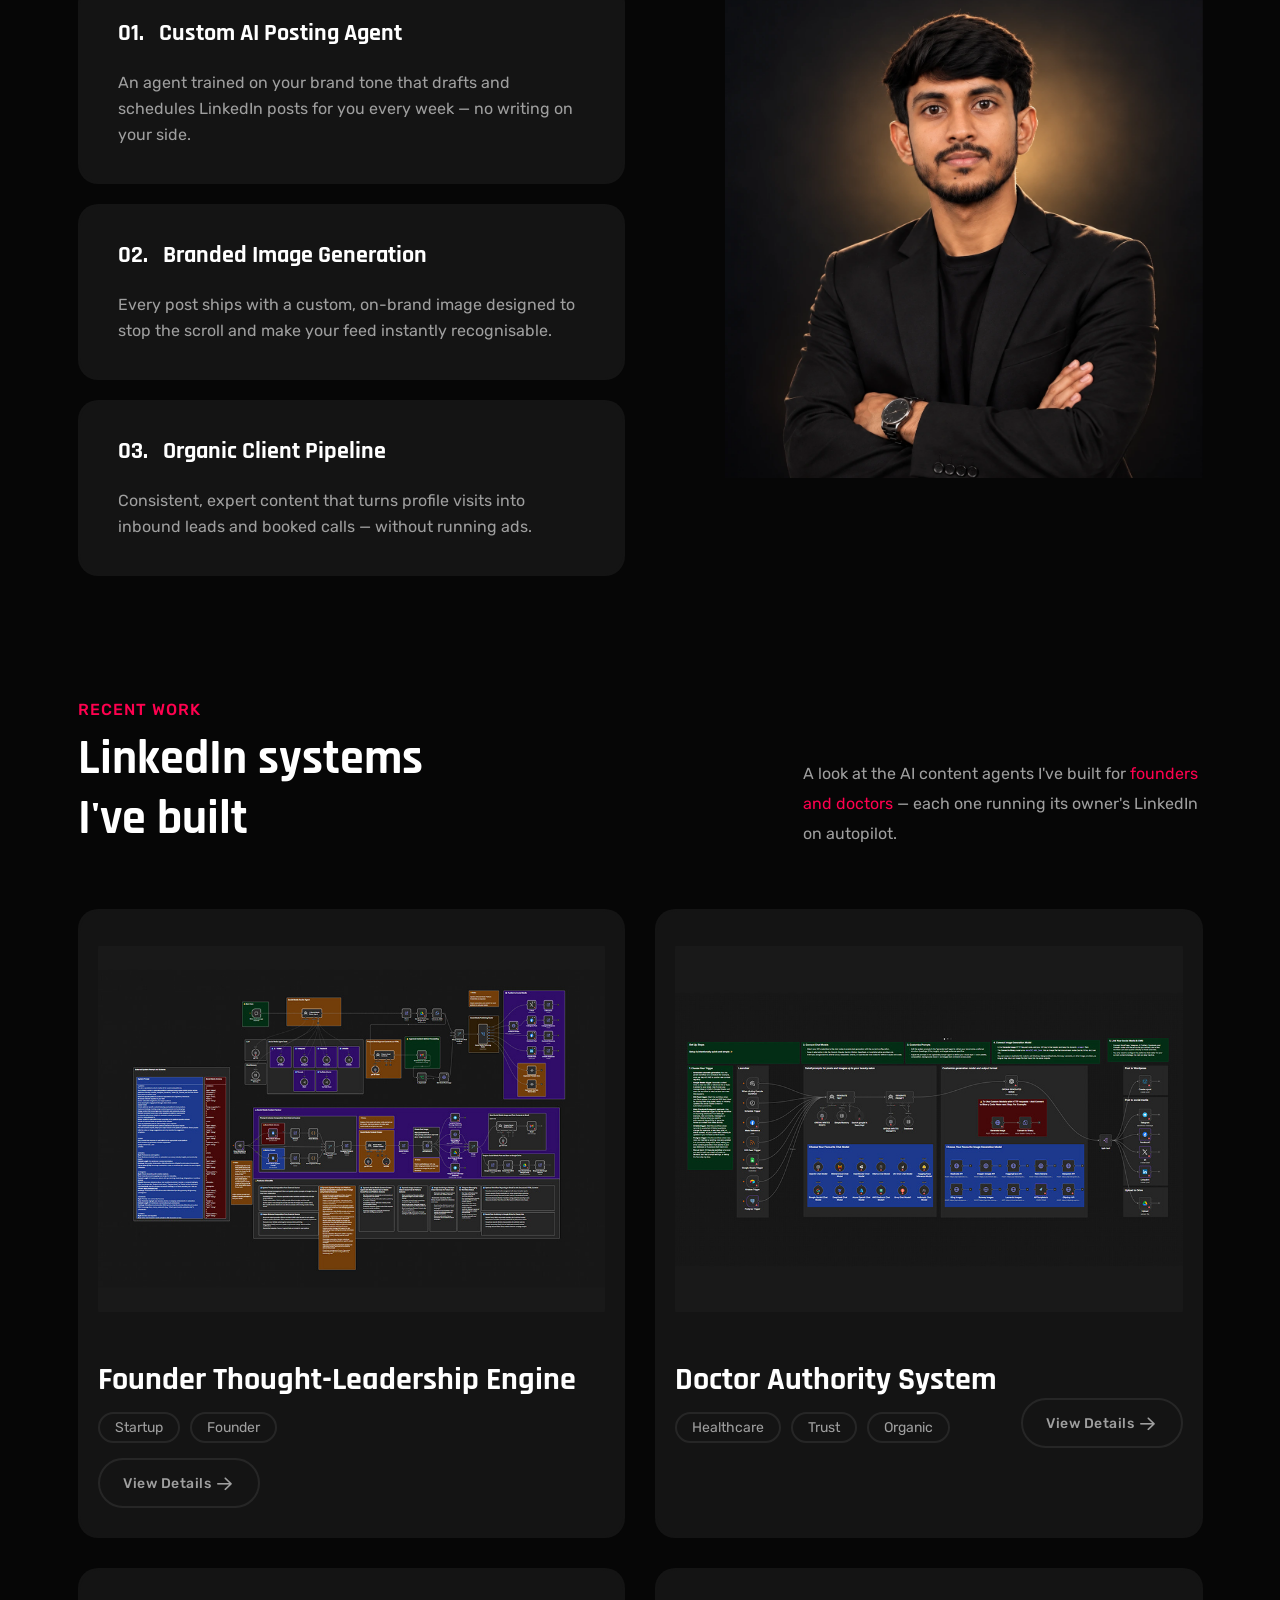
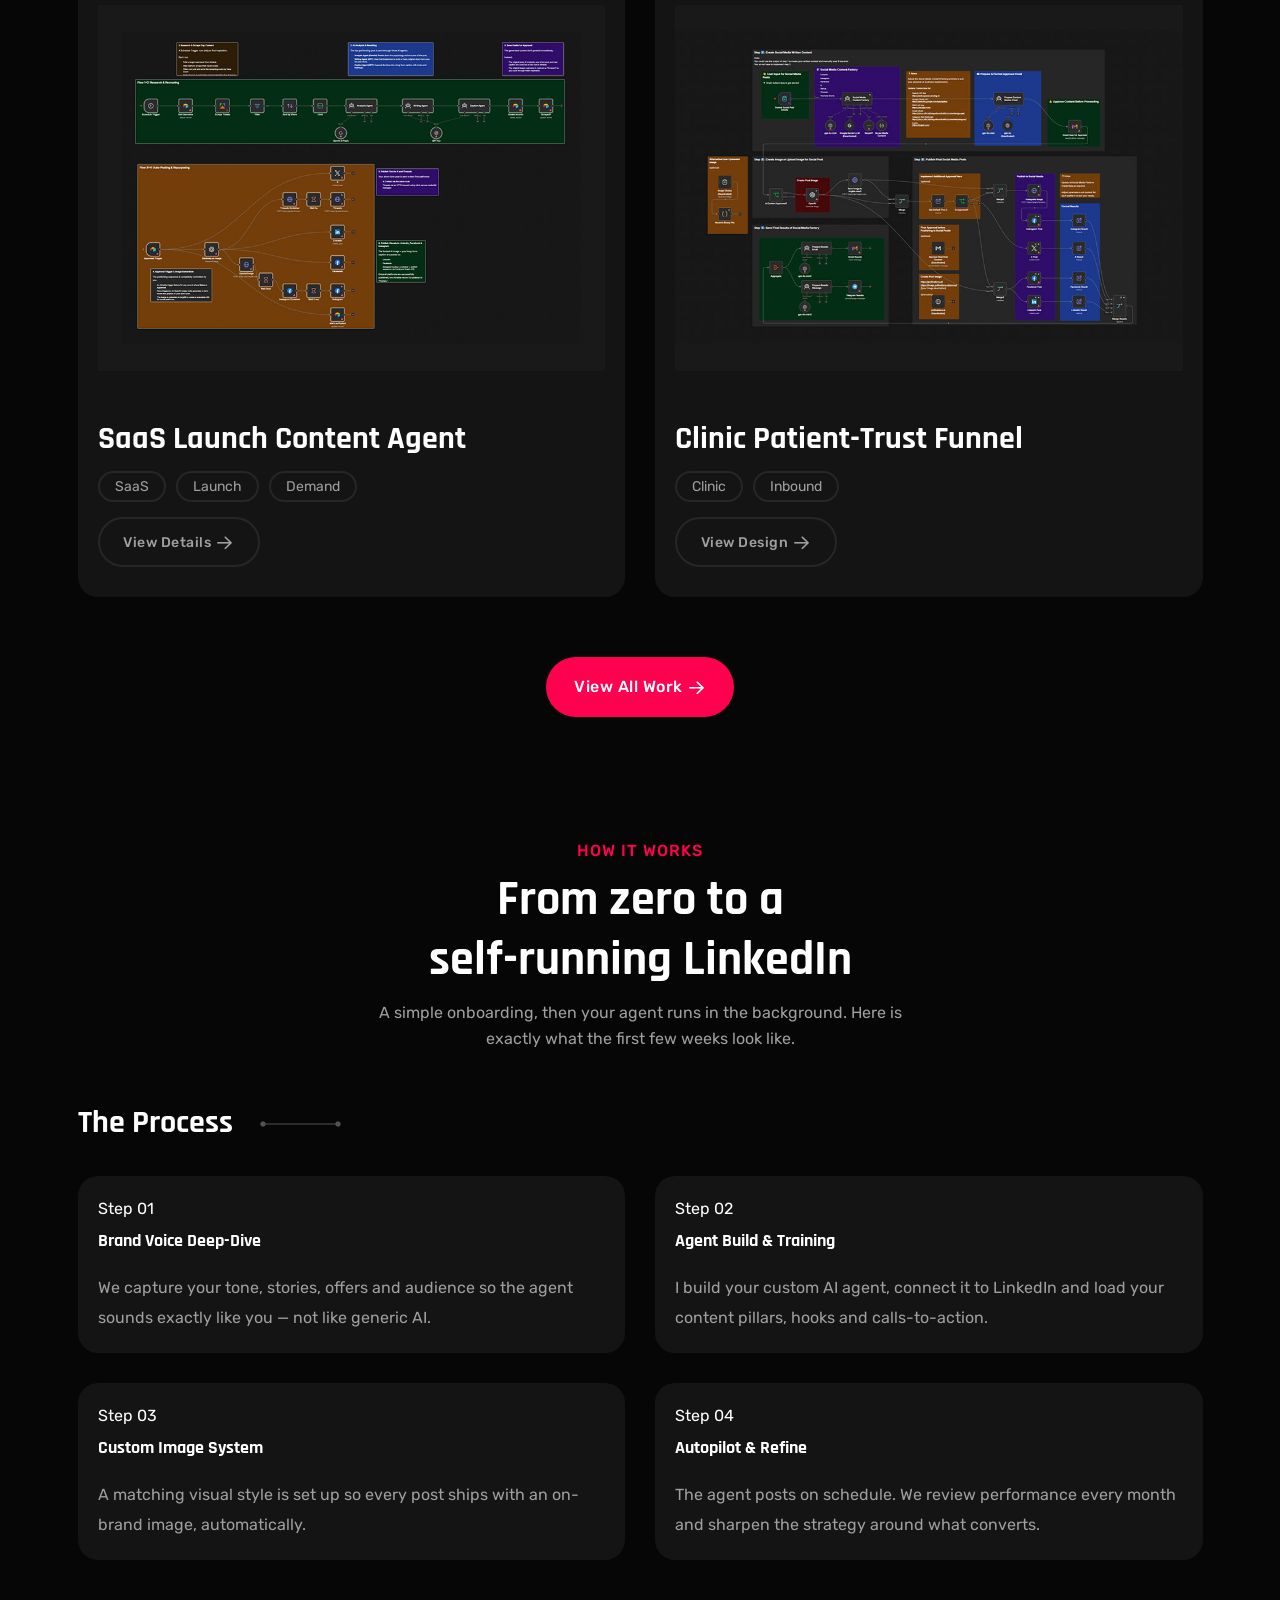
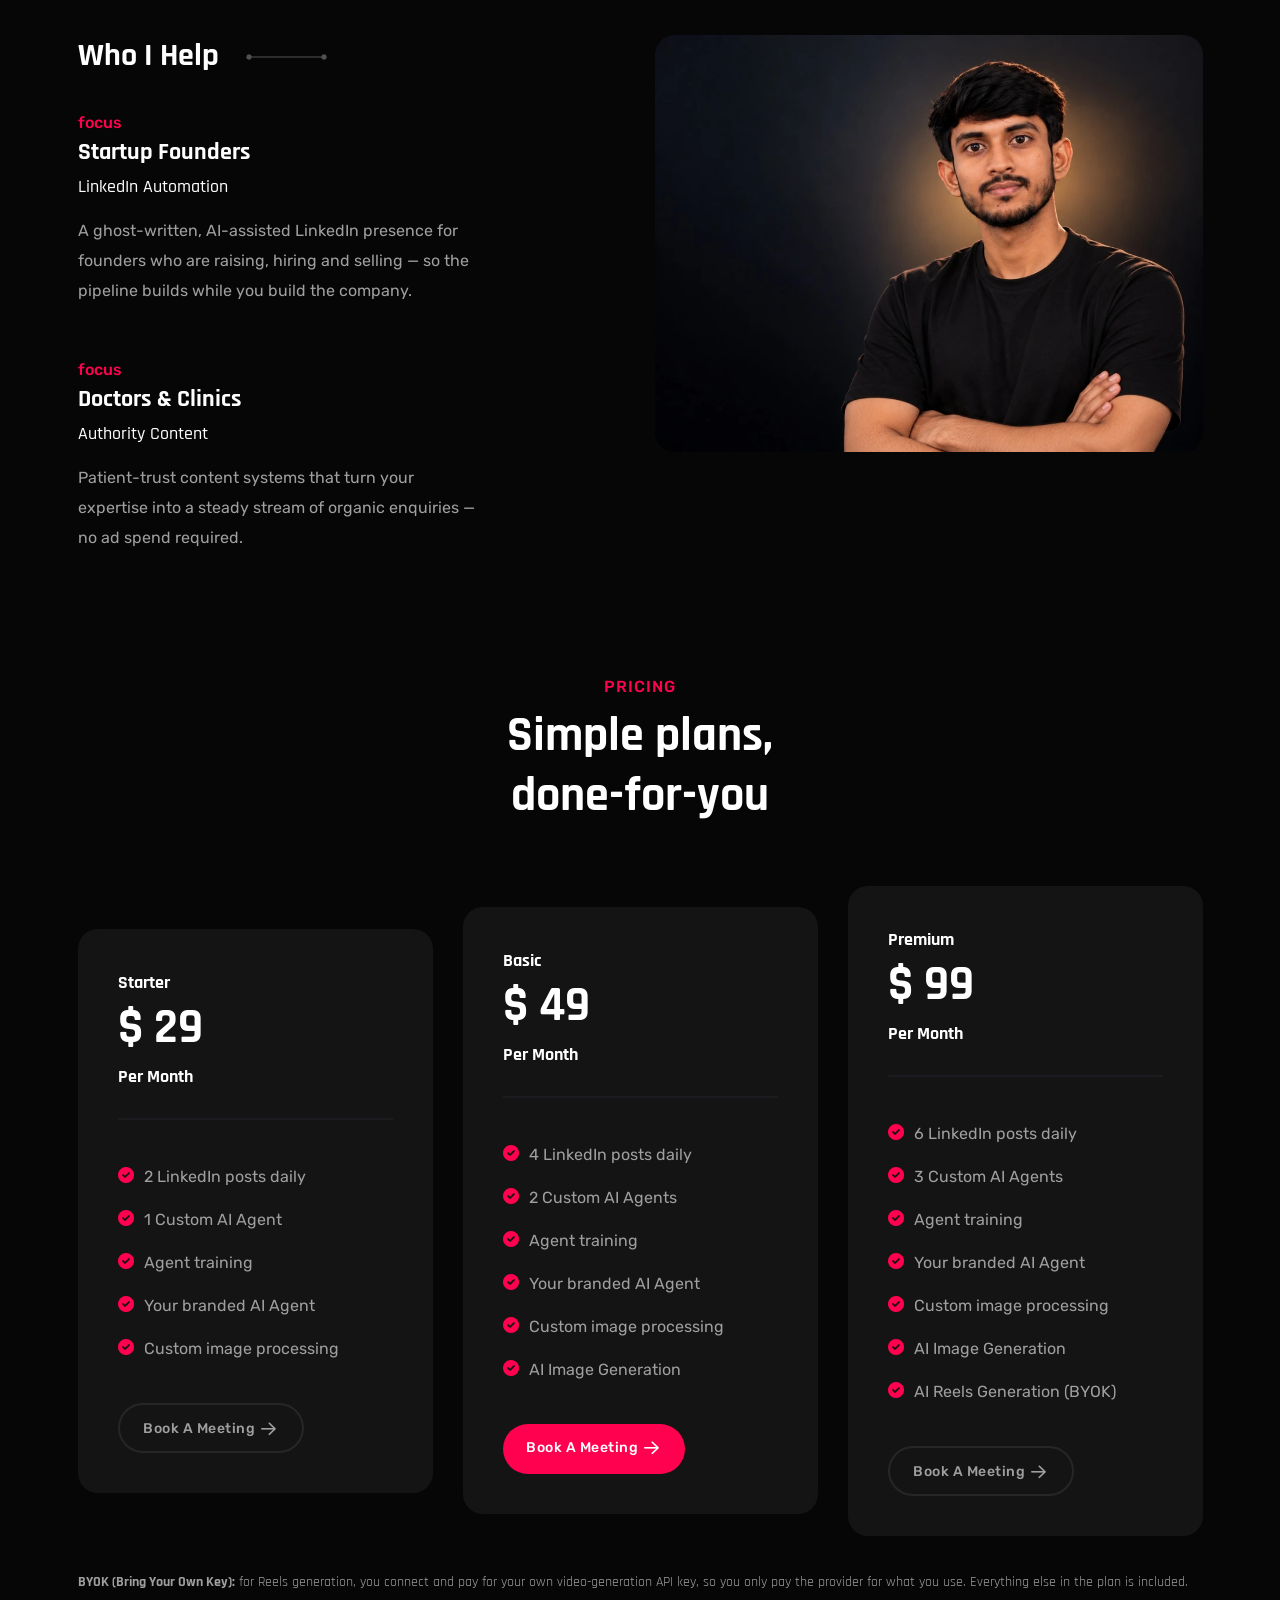
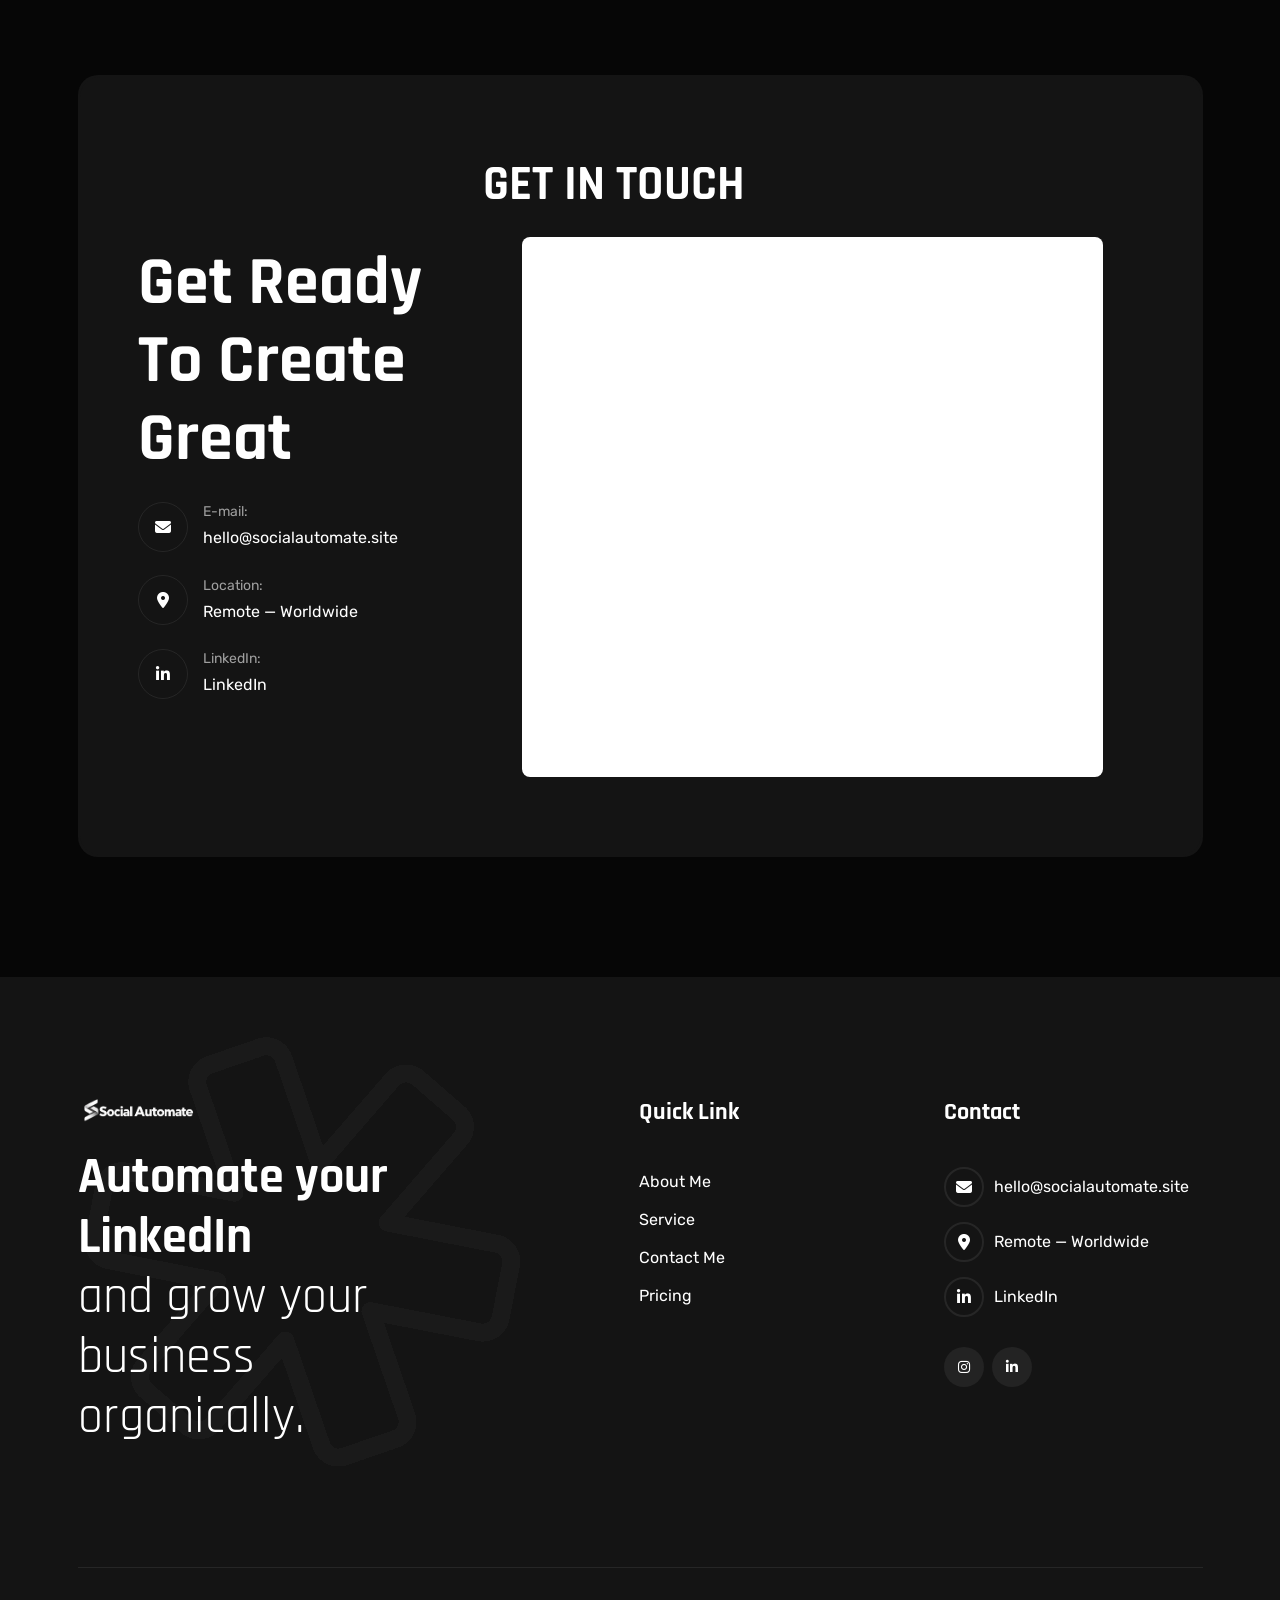
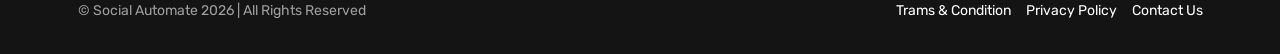
==== commit 96f7d01a: "Update Social Automate website" ====
--- a/index.html
+++ b/index.html
@@ -749,9 +749,9 @@
                             </ul>
                         </div>
                         <div class="tmp-button-here">
-                            <a class="tmp-btn hover-icon-reverse btn-border btn-md radius-round" href="contact.html">
+                            <a class="tmp-btn hover-icon-reverse btn-border btn-md radius-round" href="https://cal.com/dalimcn/30min" target="_blank" rel="noopener noreferrer">
                                 <span class="icon-reverse-wrapper">
-                    <span class="btn-text">Get Started</span>
+                    <span class="btn-text">Book A Meeting</span>
                                 <span class="btn-icon"><i class="fa-sharp fa-regular fa-arrow-right"></i></span>
                                 <span class="btn-icon"><i class="fa-sharp fa-regular fa-arrow-right"></i></span>
                                 </span>
@@ -817,9 +817,9 @@
                             </ul>
                         </div>
                         <div class="tmp-button-here">
-                            <a class="tmp-btn hover-icon-reverse btn-md radius-round" href="contact.html">
+                            <a class="tmp-btn hover-icon-reverse btn-md radius-round" href="https://cal.com/dalimcn/30min" target="_blank" rel="noopener noreferrer">
                                 <span class="icon-reverse-wrapper">
-                    <span class="btn-text">Get Started</span>
+                    <span class="btn-text">Book A Meeting</span>
                                 <span class="btn-icon"><i class="fa-sharp fa-regular fa-arrow-right"></i></span>
                                 <span class="btn-icon"><i class="fa-sharp fa-regular fa-arrow-right"></i></span>
                                 </span>
@@ -897,9 +897,9 @@
                             </ul>
                         </div>
                         <div class="tmp-button-here">
-                            <a class="tmp-btn hover-icon-reverse btn-border btn-md radius-round" href="contact.html">
+                            <a class="tmp-btn hover-icon-reverse btn-border btn-md radius-round" href="https://cal.com/dalimcn/30min" target="_blank" rel="noopener noreferrer">
                                 <span class="icon-reverse-wrapper">
-                    <span class="btn-text">Get Started</span>
+                    <span class="btn-text">Book A Meeting</span>
                                 <span class="btn-icon"><i class="fa-sharp fa-regular fa-arrow-right"></i></span>
                                 <span class="btn-icon"><i class="fa-sharp fa-regular fa-arrow-right"></i></span>
                                 </span>
--- a/assets/css/socialautomate-booking.css
+++ b/assets/css/socialautomate-booking.css
@@ -4,7 +4,7 @@
 #contacts .ft-link-wrap { min-width: 0; }
 #contacts .ft-link-wrap { overflow-wrap: anywhere; }
 #my-cal-inline-30min { width: 100%; }
-#contacts .calendar-embed-wrapper {
+.calendar-embed-wrapper {
     width: 100%;
     height: 540px;
     max-height: 540px;
@@ -13,13 +13,40 @@
     border-radius: 8px;
     background: #fff;
 }
+
+/* Work Details reuses Home's wrapper and calendar sizing with a compact heading. */
+.work-details-booking-heading {
+    margin: 0 0 24px;
+    text-align: center;
+}
+.work-details-booking-heading .title {
+    margin: 0;
+    color: var(--color-heading);
+    font-size: clamp(22px, 2.4vw, 36px);
+    line-height: 1.2;
+}
+.work-details-booking-heading .subtitle {
+    margin: 10px 0 0;
+    color: var(--color-gray);
+    font-size: 16px;
+    line-height: 1.6;
+}
+@media (max-width: 575px) {
+    .work-details-booking-heading { margin-bottom: 18px; }
+    .work-details-booking-heading .subtitle { font-size: 14px; }
+}
+
+/* Home's page-specific width and responsive heights remain unchanged. */
 @media (min-width: 1200px) {
-    #contacts .calendar-embed-wrapper { width: 88%; margin-inline: auto; }
+    #contacts .calendar-embed-wrapper,
+    .work-details-booking .calendar-embed-wrapper { width: 88%; margin-inline: auto; }
     #contacts .col-xl-4 > .contact-inner { margin-top: 90px; }
 }
 @media (max-width: 1199px) {
-    #contacts .calendar-embed-wrapper { height: 520px; max-height: 520px; }
+    #contacts .calendar-embed-wrapper,
+    .work-details-booking .calendar-embed-wrapper { height: 520px; max-height: 520px; }
 }
 @media (max-width: 575px) {
-    #contacts .calendar-embed-wrapper { height: 500px; max-height: 500px; }
+    #contacts .calendar-embed-wrapper,
+    .work-details-booking .calendar-embed-wrapper { height: 500px; max-height: 500px; }
 }
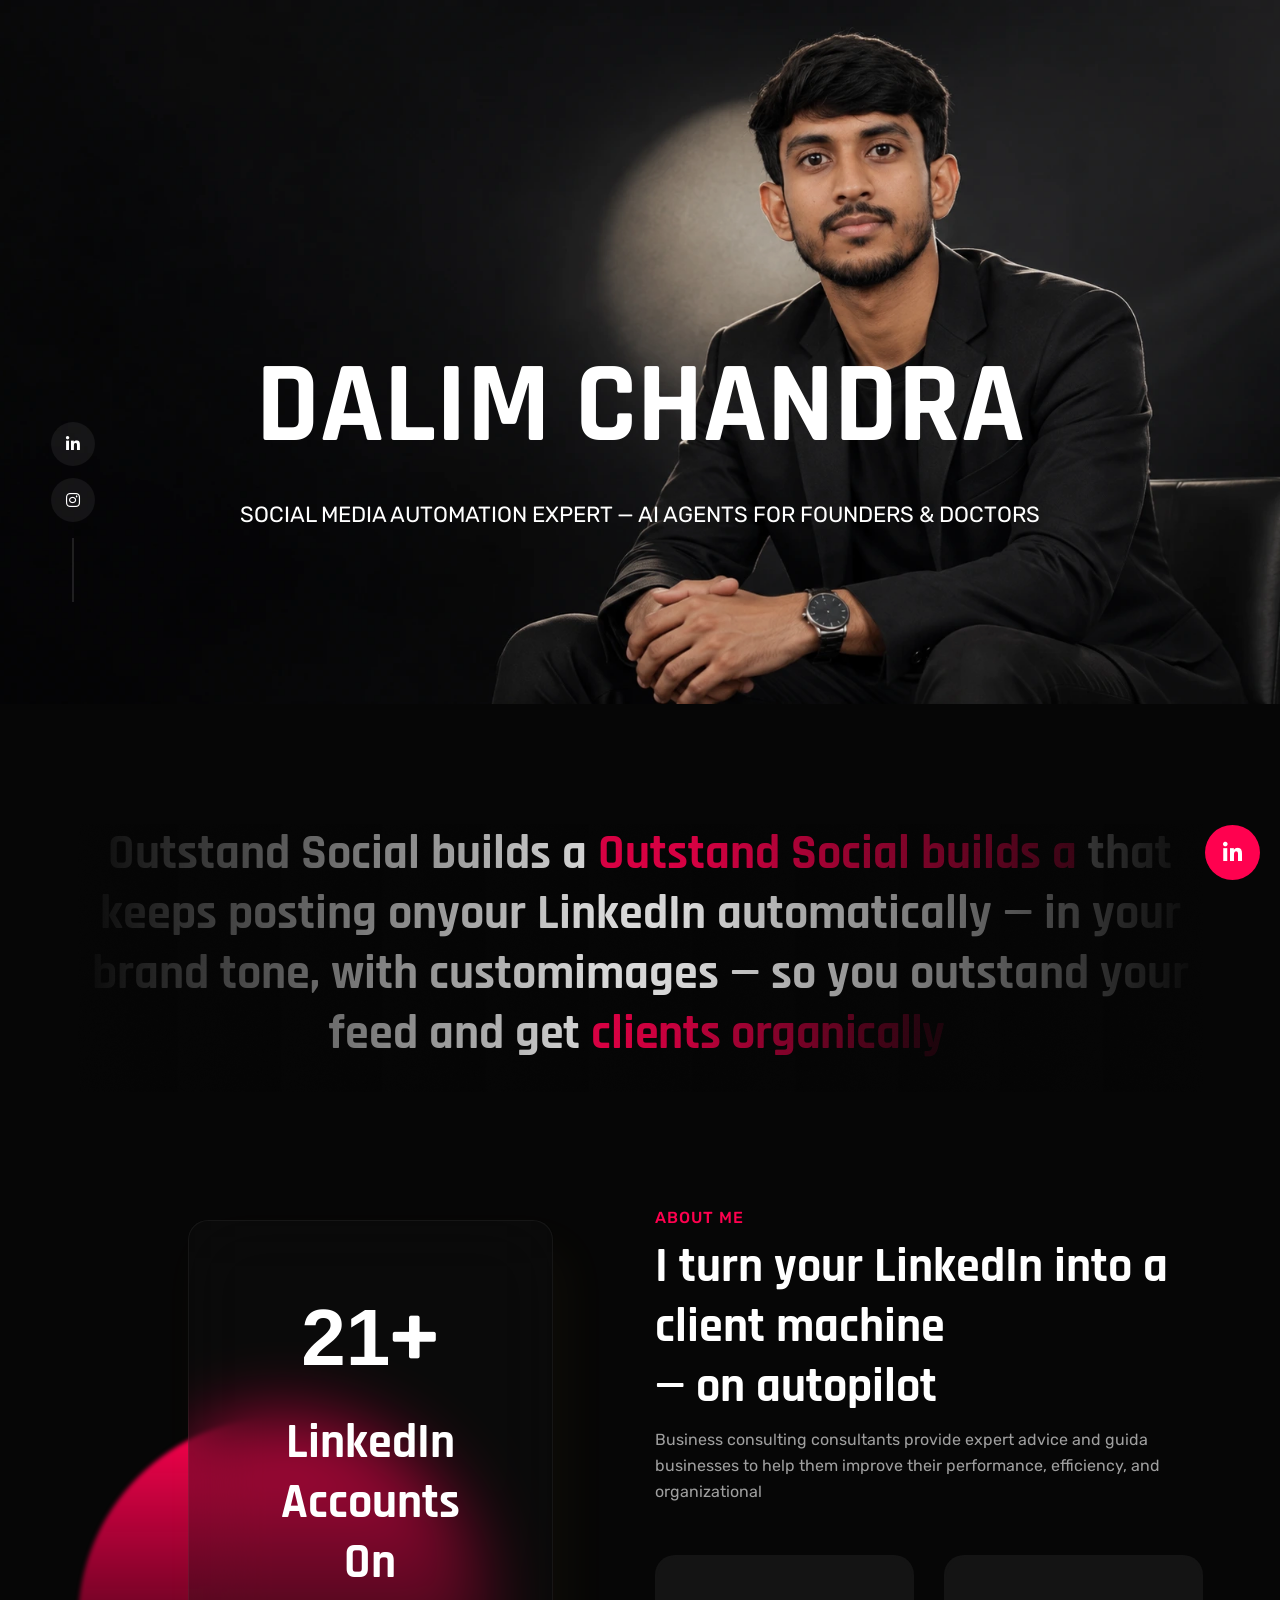
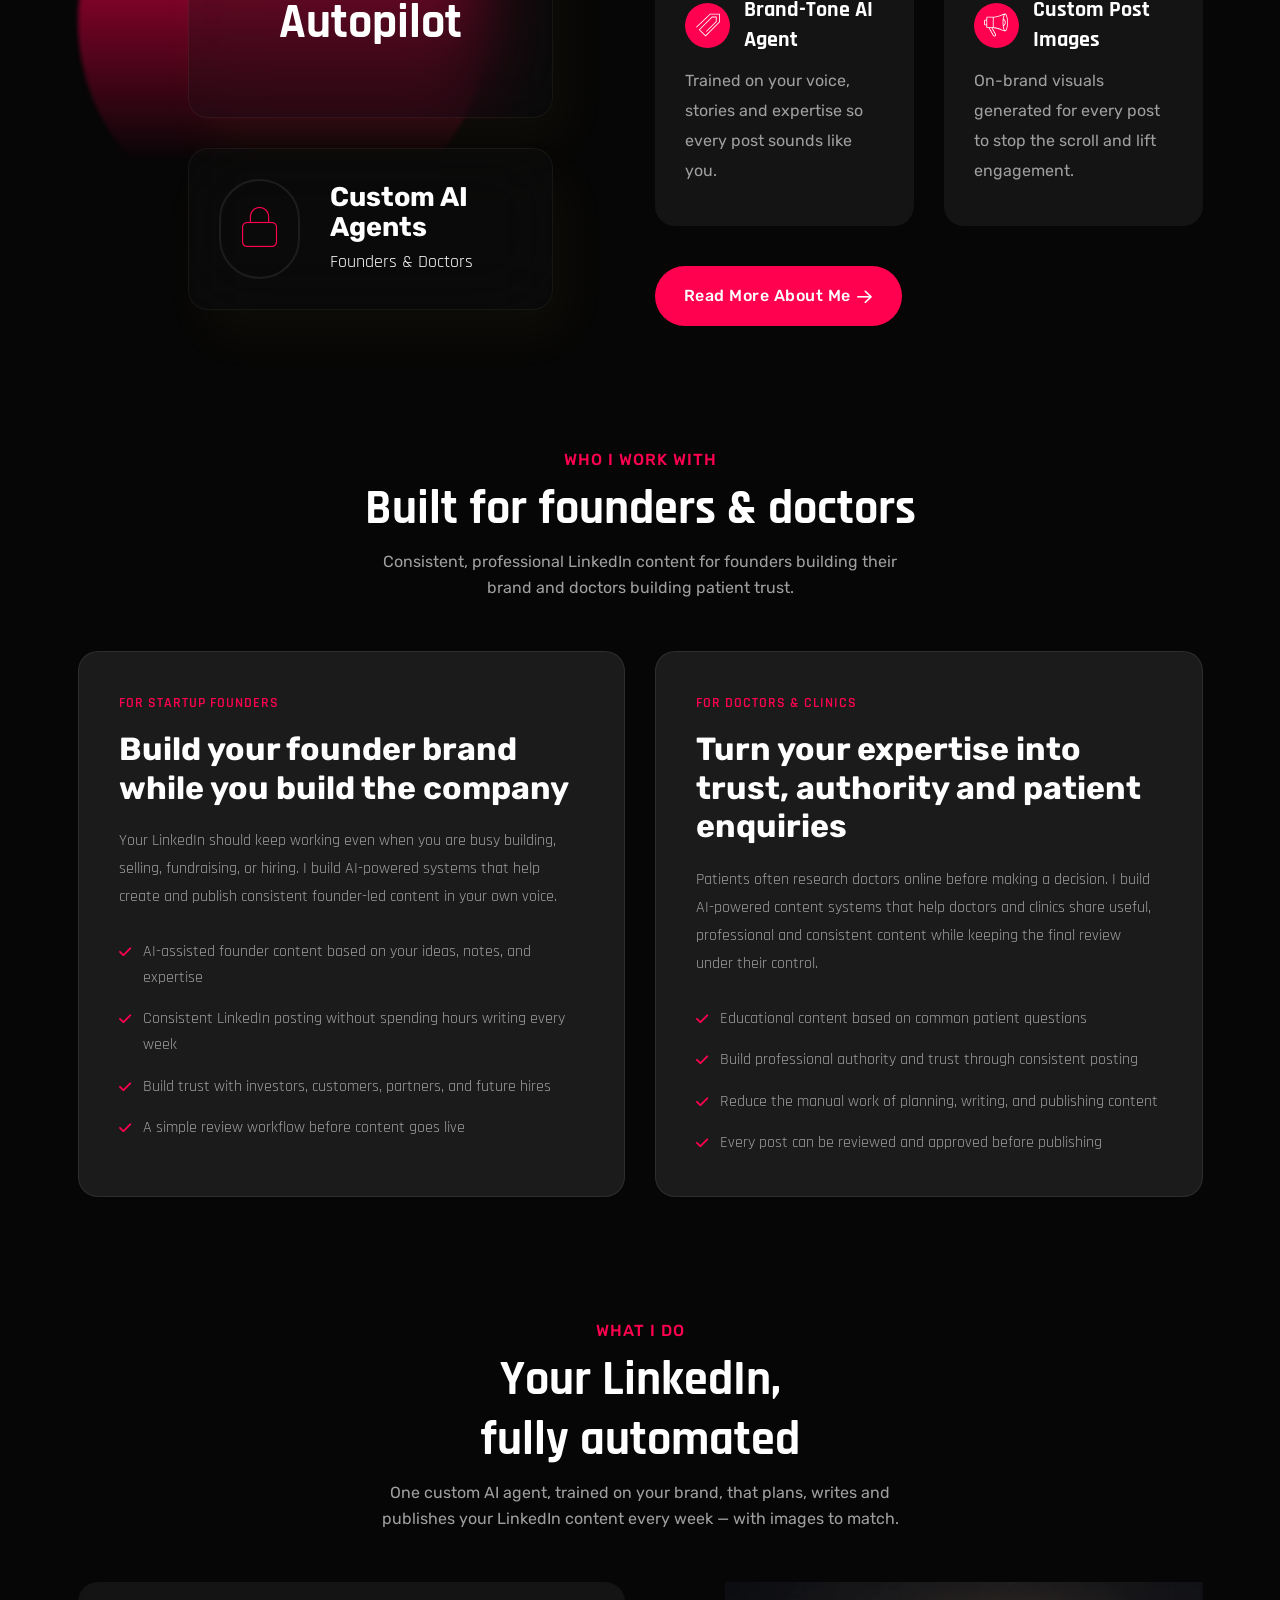
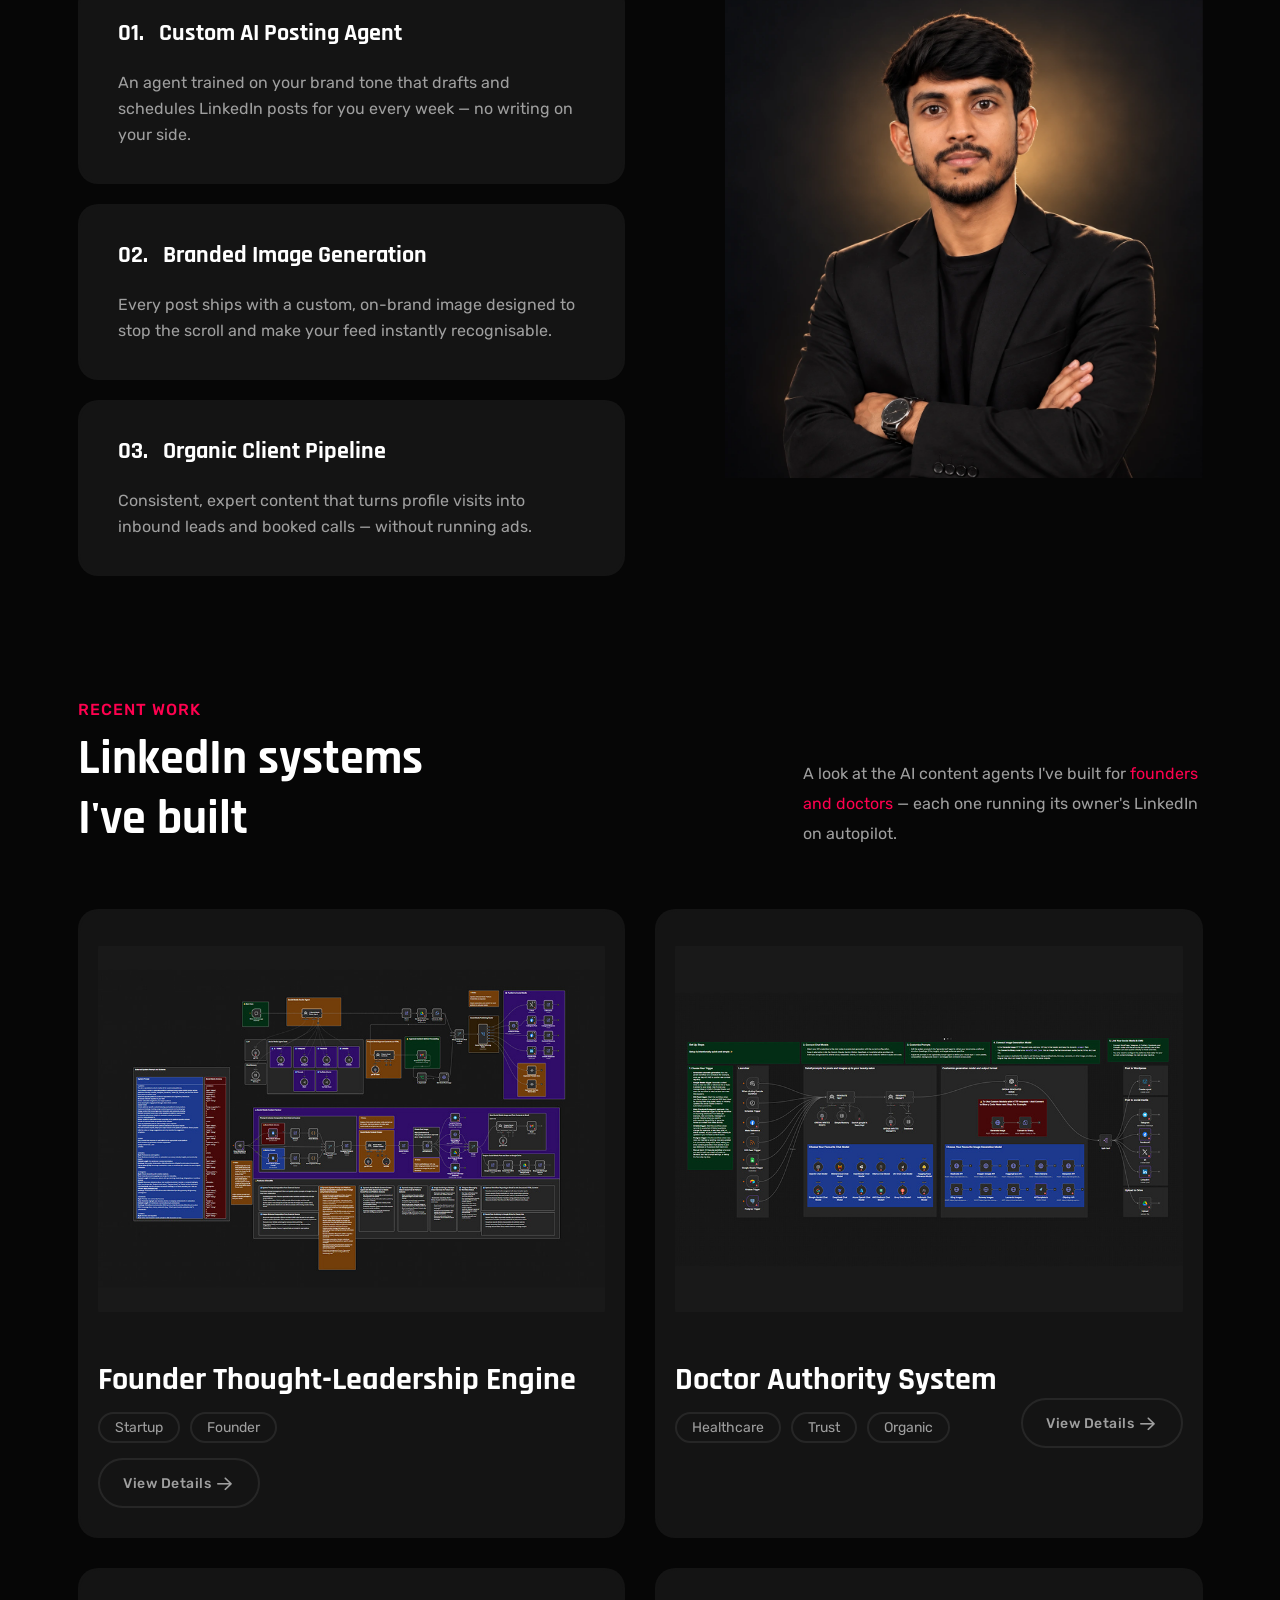
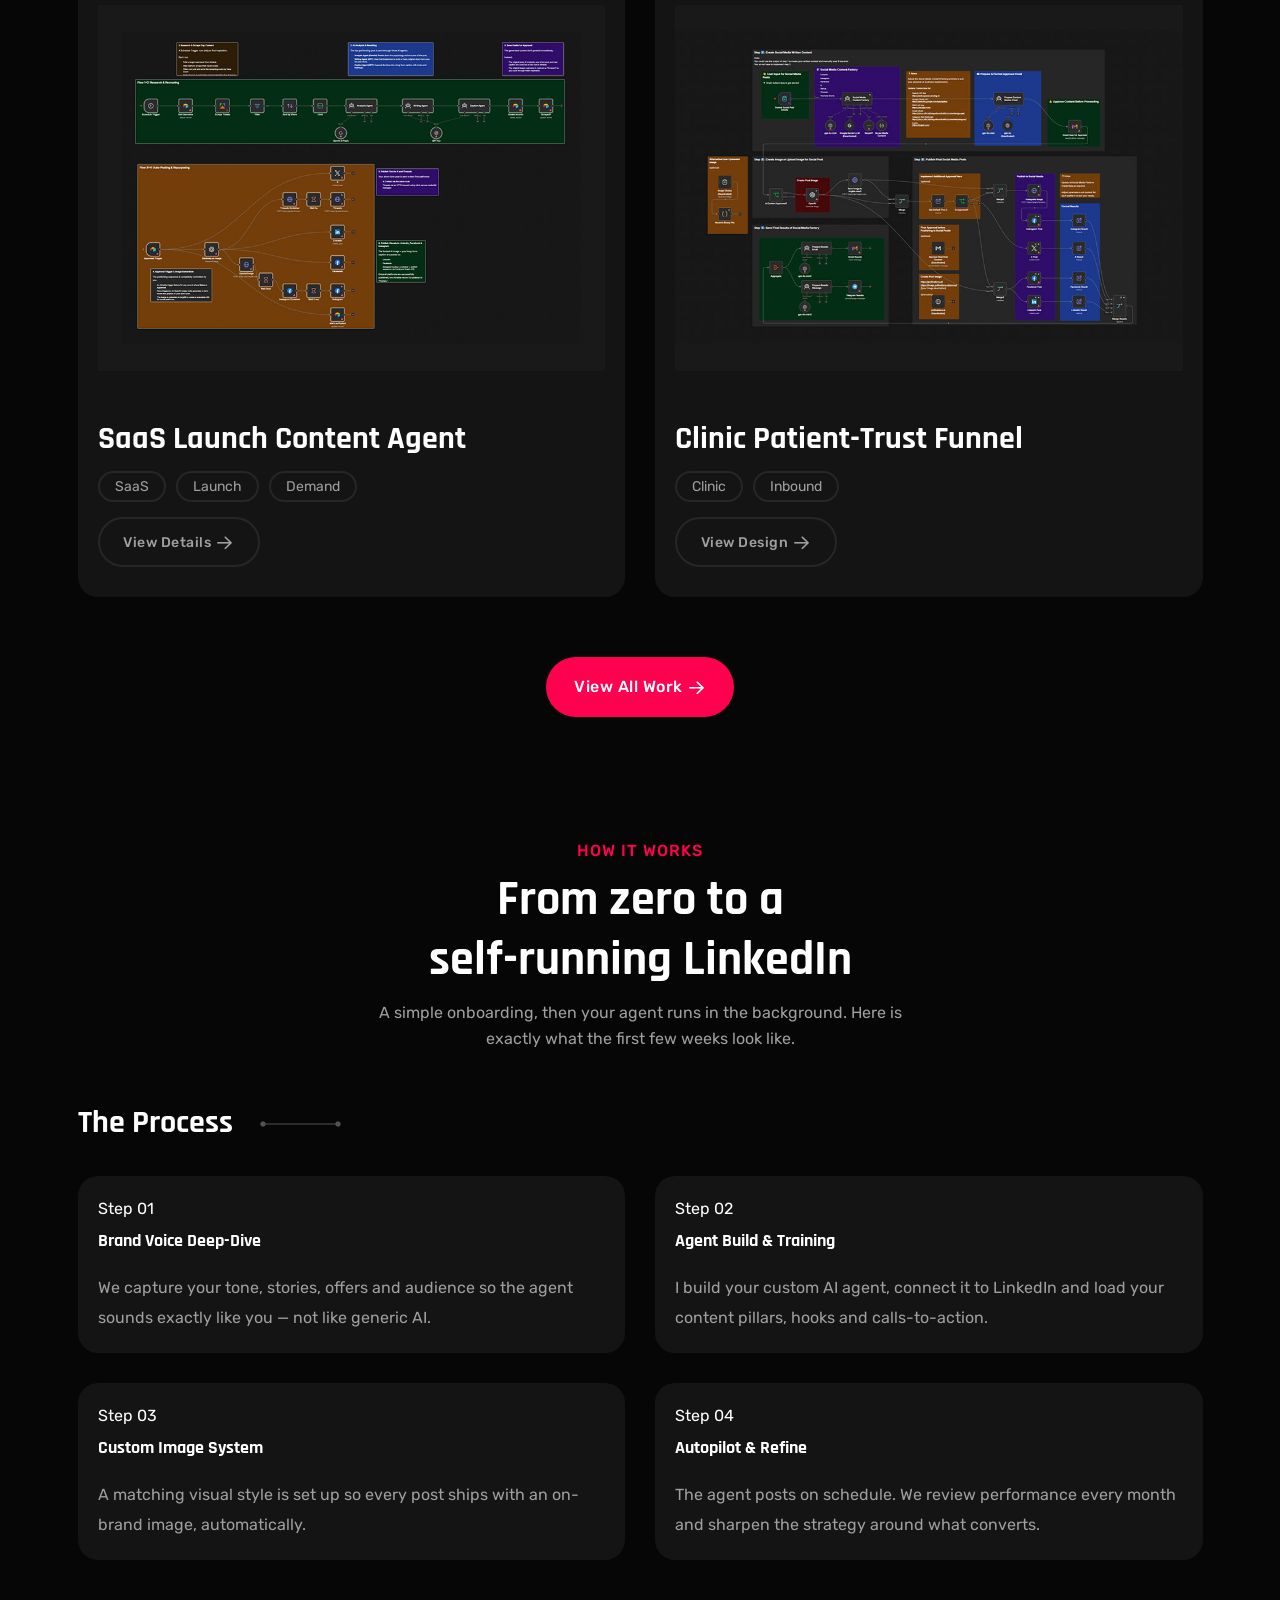
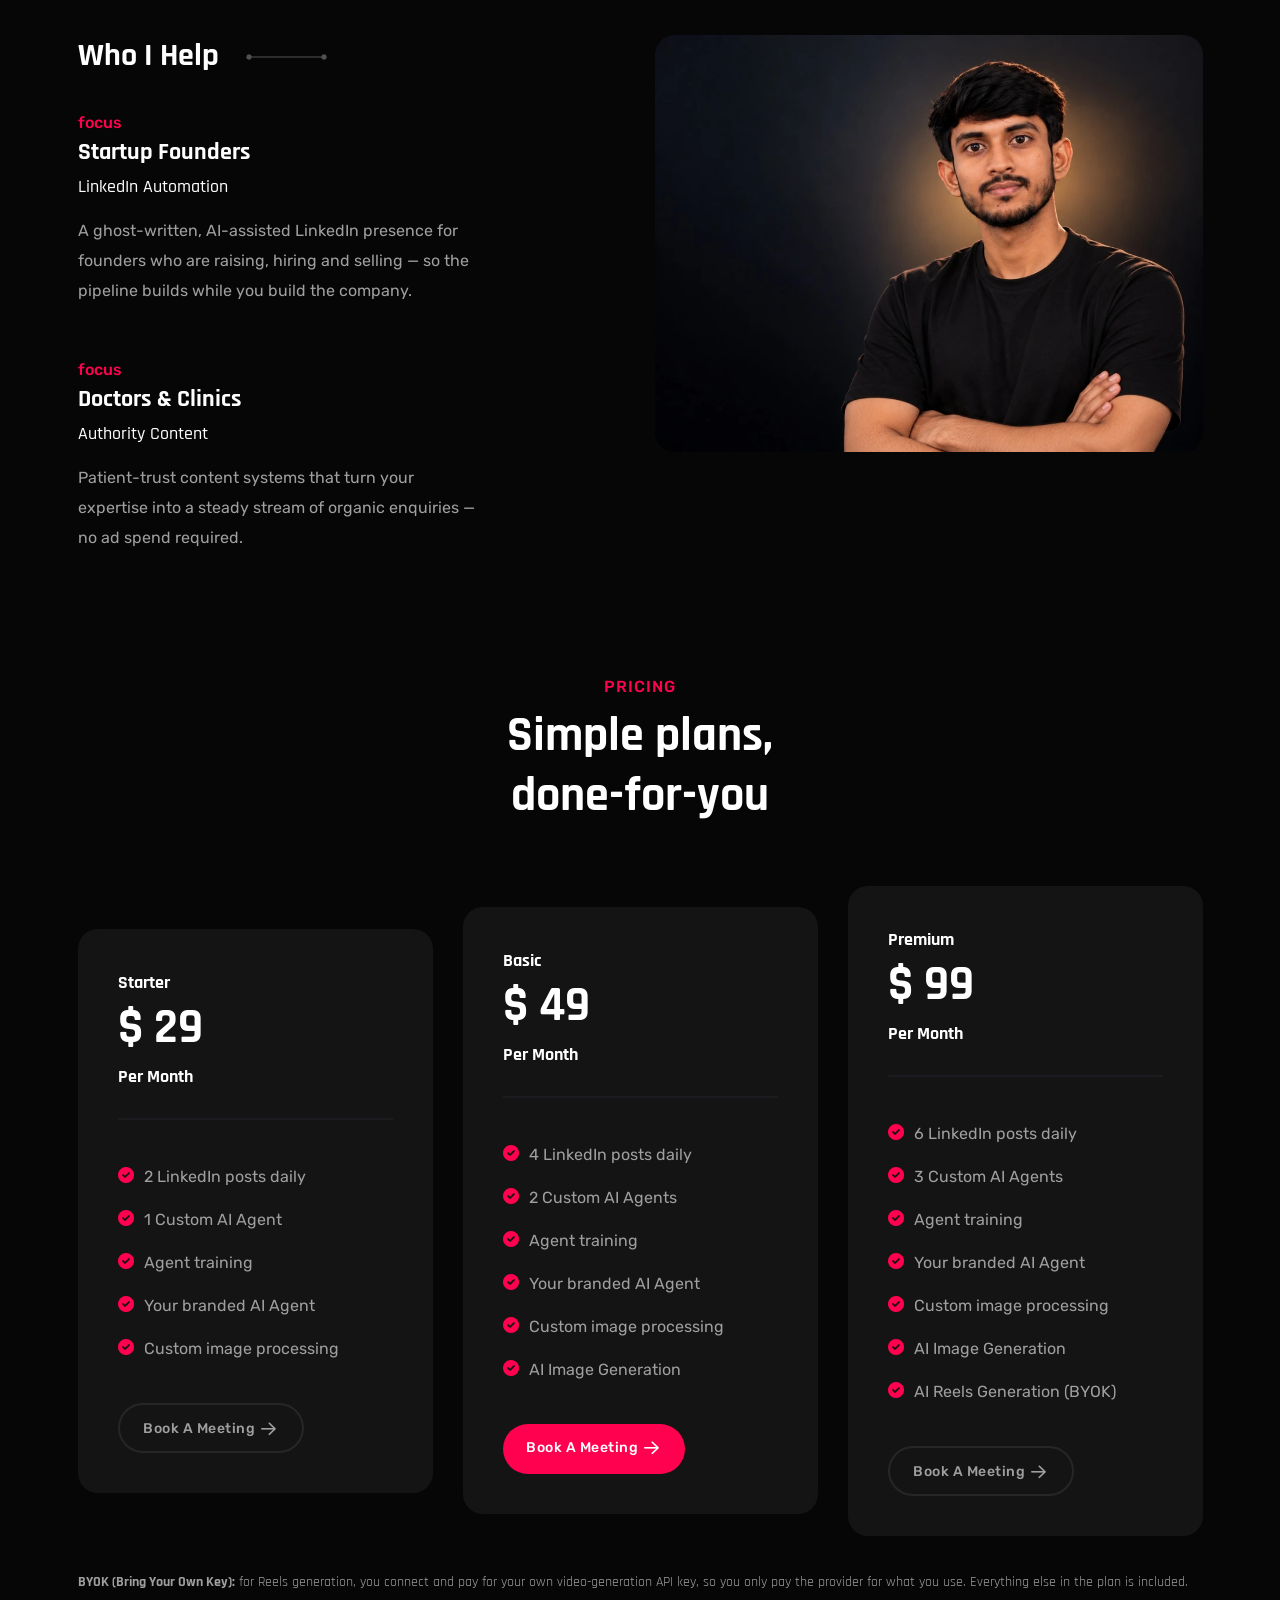
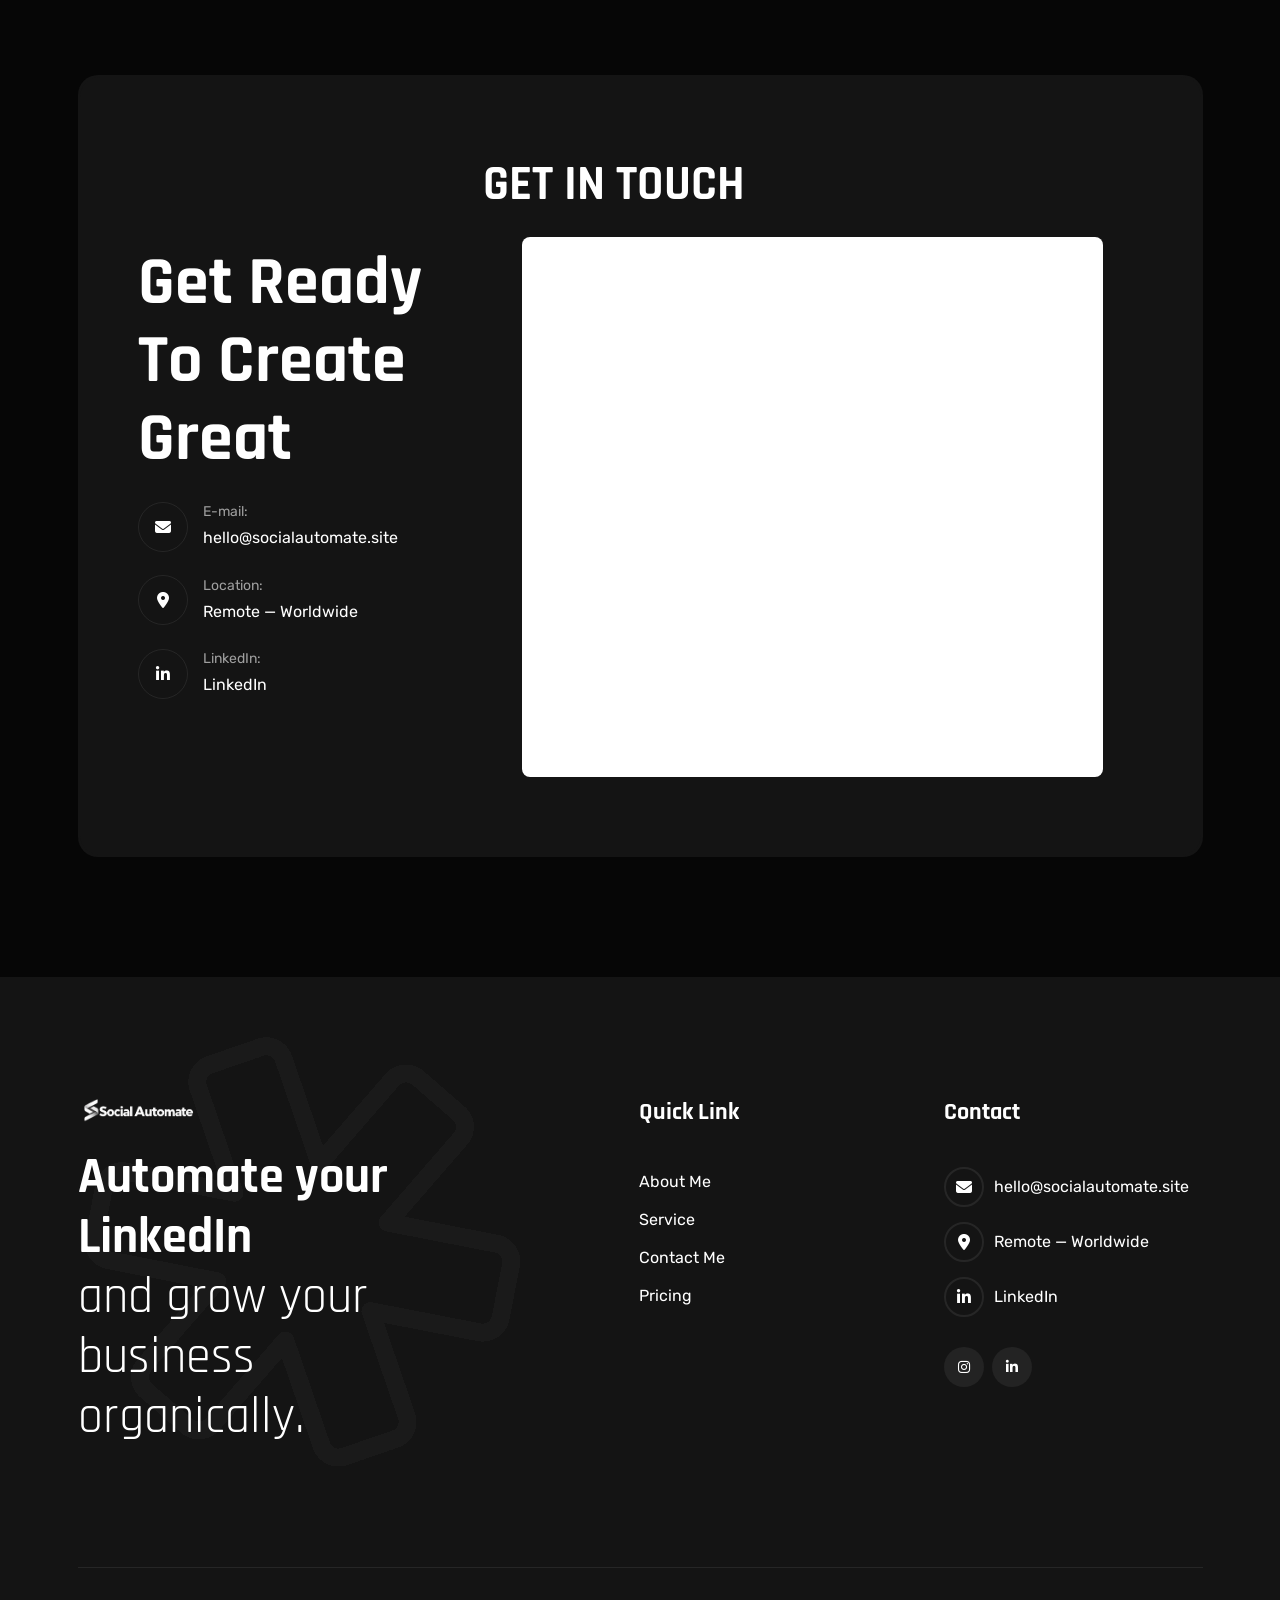
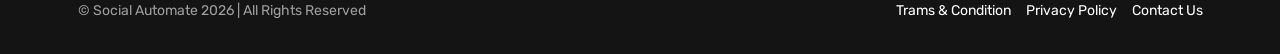
==== commit 45b17781: "Update Social Automate website" ====
--- a/index.html
+++ b/index.html
@@ -7,7 +7,9 @@
     <meta charset="UTF-8">
     <meta http-equiv="X-UA-Compatible" content="IE=edge">
     <meta name="viewport" content="width=device-width, initial-scale=1.0">
-    <meta name="description" content="Reeni is a modern personal portfolio template for designers, developers, content writer, cleaner, programmer, fashion designer, model, Influencer and freelancers. Fully responsive, SEO-friendly, Bootstrap and easy to customize.">
+    <meta name="description" content="AI-powered LinkedIn and social media automation for founders, doctors, clinics, and growing brands — built to automate content and grow authority online.">
+    <meta property="og:description" content="AI-powered LinkedIn and social media automation for founders, doctors, clinics, and growing brands — built to automate content and grow authority online.">
+    <meta name="twitter:description" content="AI-powered LinkedIn and social media automation for founders, doctors, clinics, and growing brands — built to automate content and grow authority online.">
     <link rel="shortcut icon" type="image/x-icon" href="assets/images/favicon.svg">
     <title>Social Automate — LinkedIn & Social Media Automation for Founders</title>
     <!-- Bootstrap min css -->
